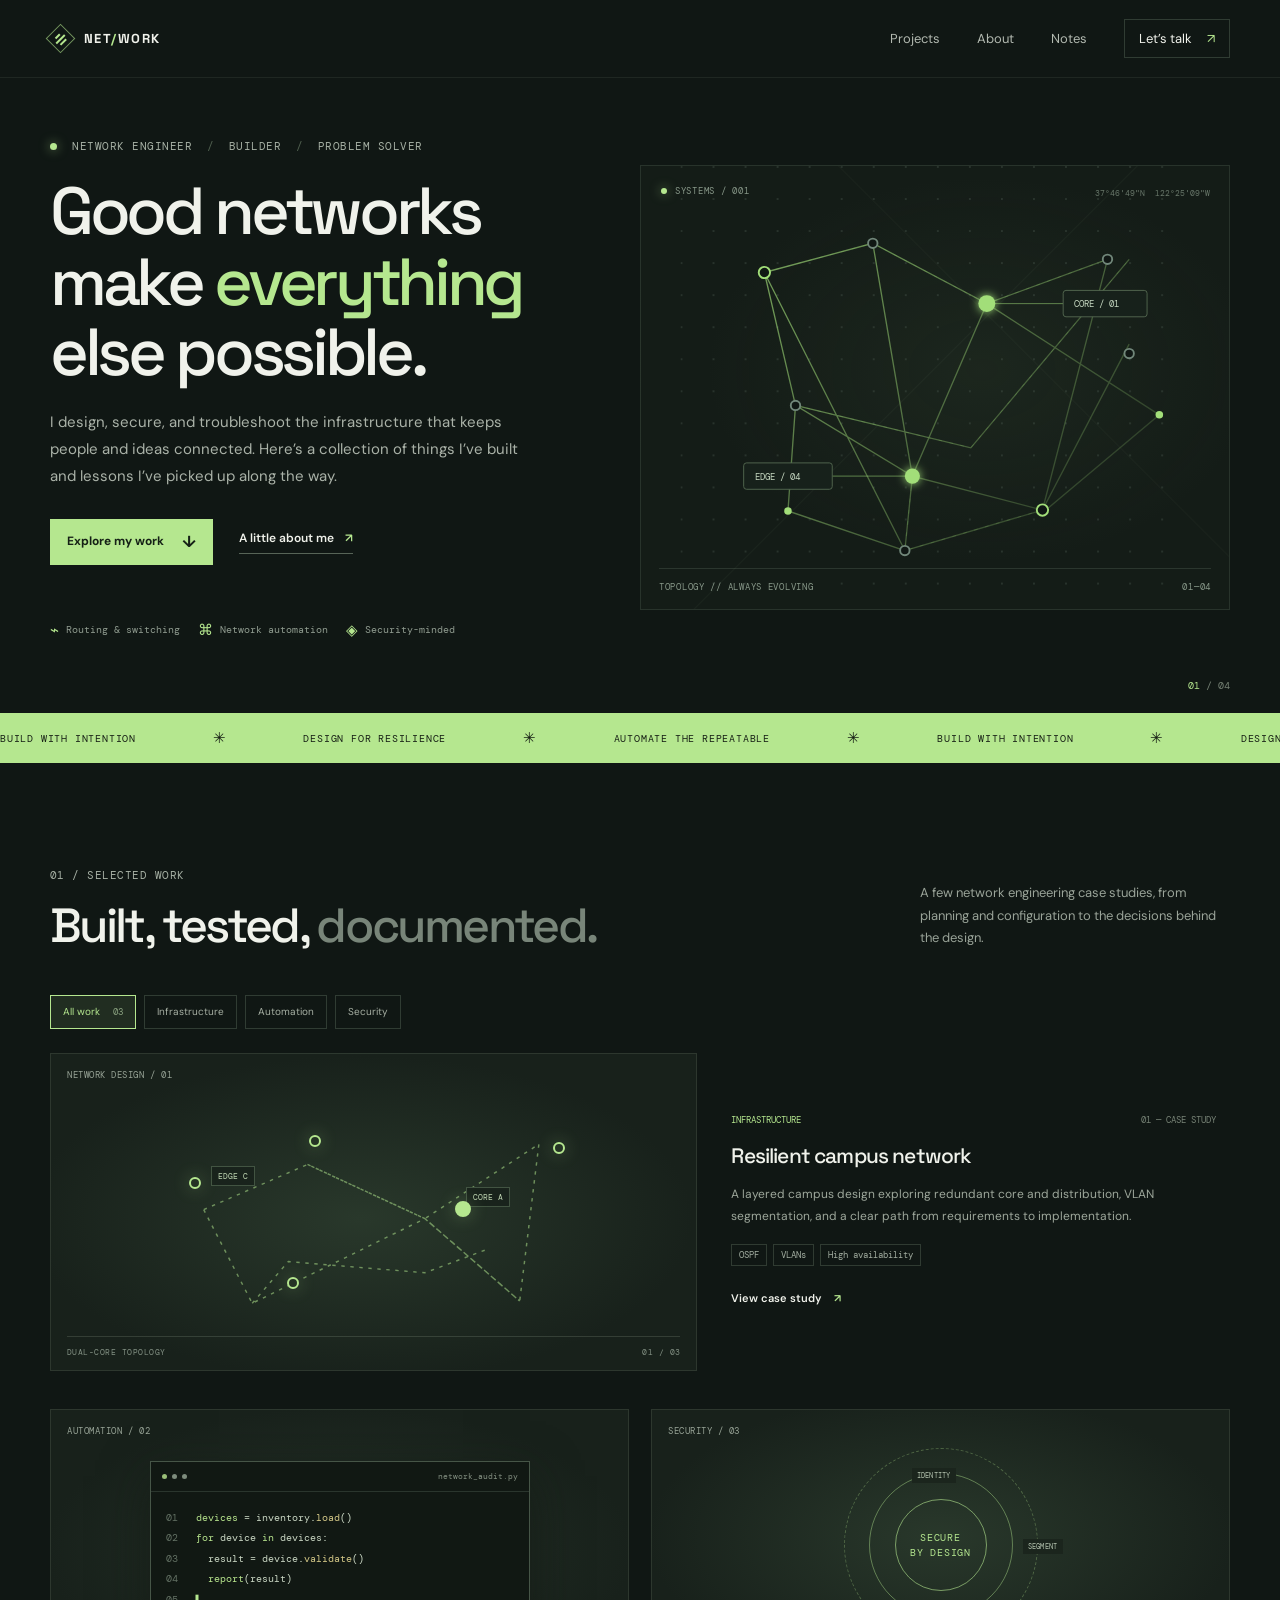
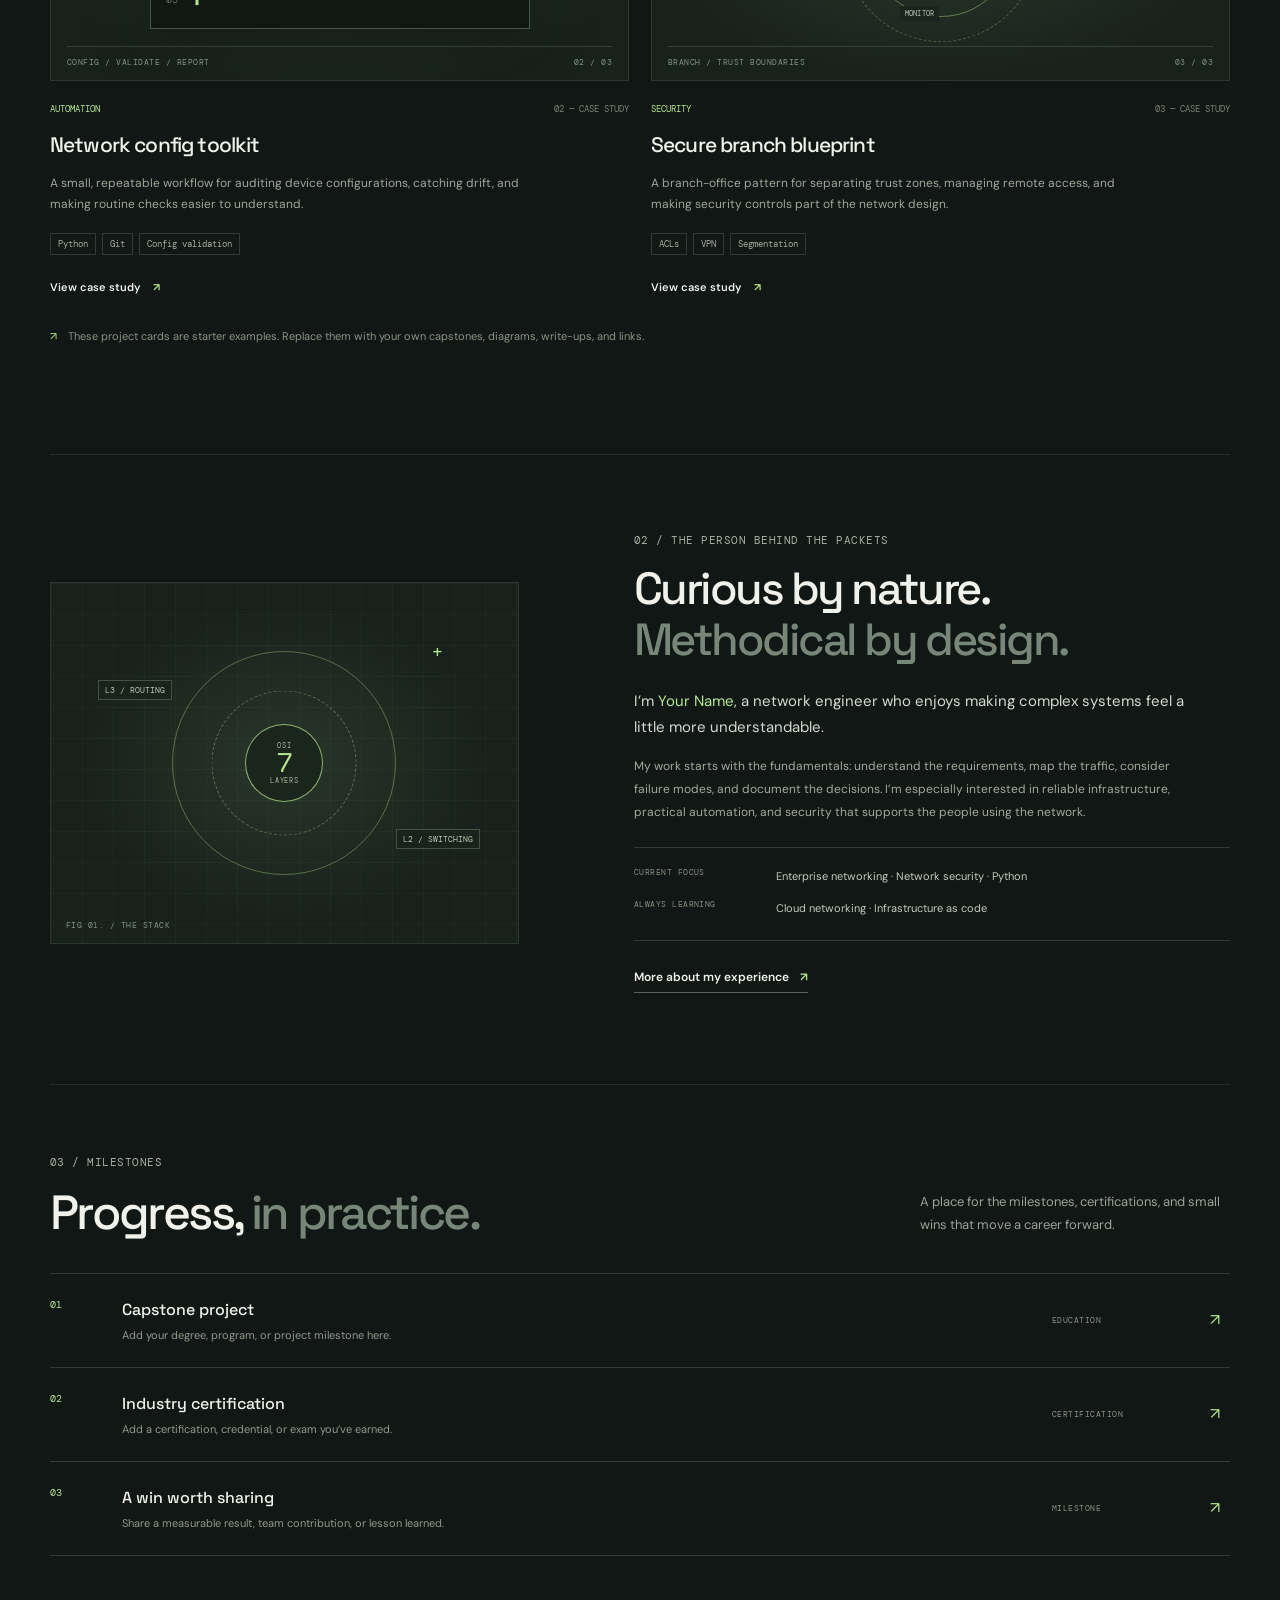
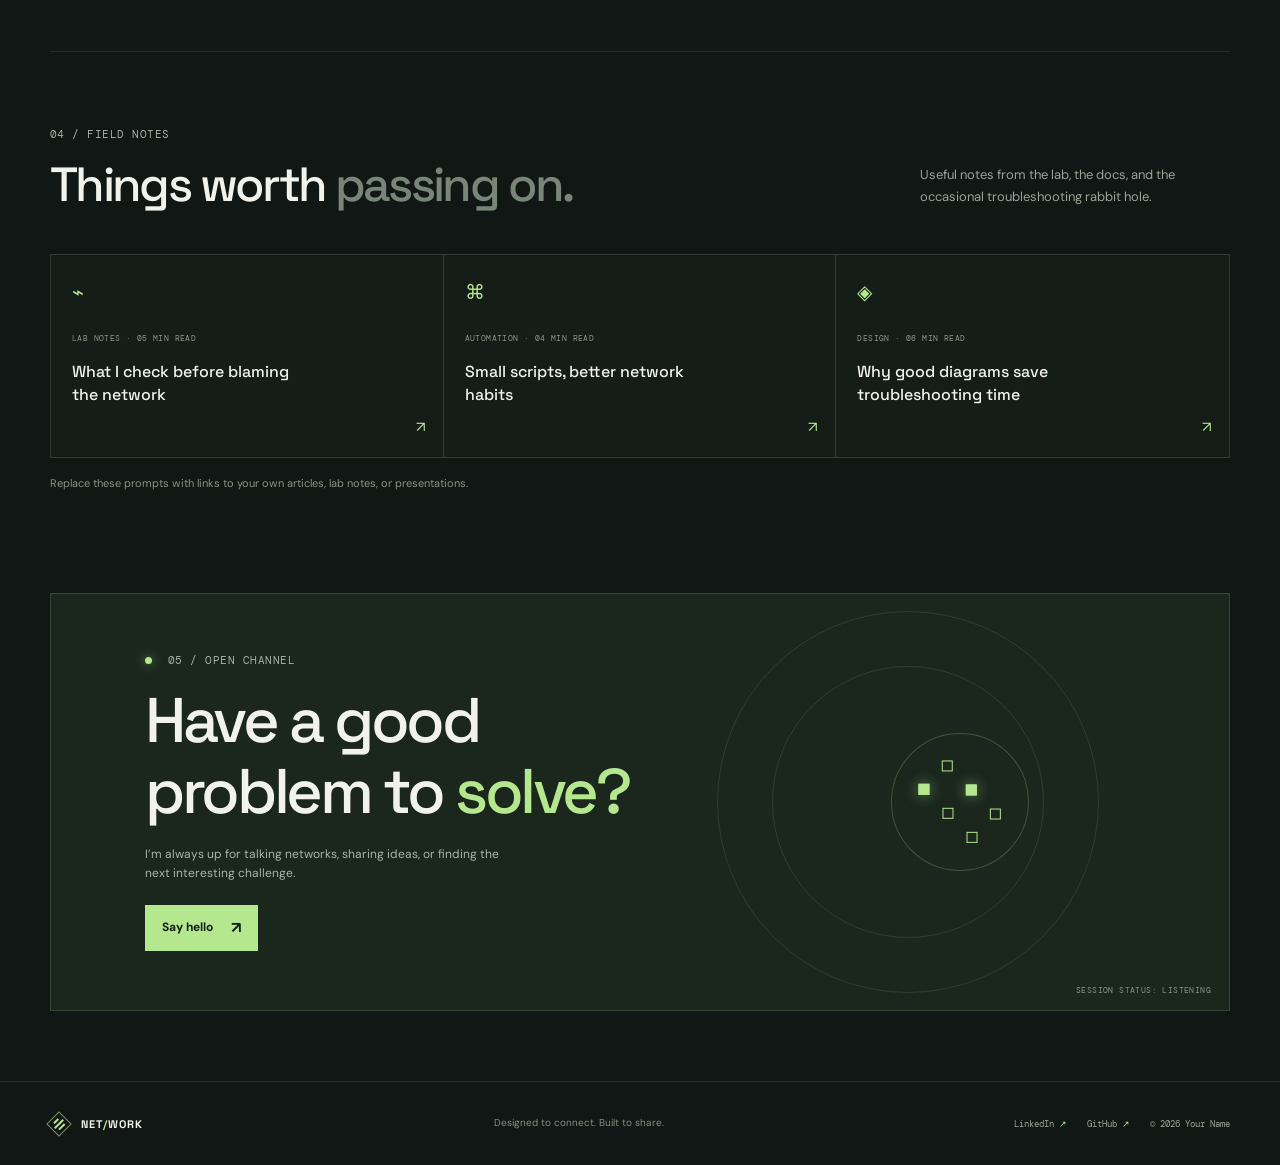
==== index.html @ 893aef0e "V0.1-init" ====
<!doctype html>
<html lang="en">
  <head>
    <meta charset="utf-8">
    <meta name="viewport" content="width=device-width, initial-scale=1">
    <meta name="theme-color" content="#101714">
    <meta name="description" content="Network engineering projects, technical achievements, and ideas worth sharing.">
    <title>Network Engineer — Portfolio</title>
    <link rel="preconnect" href="https://fonts.googleapis.com">
    <link rel="preconnect" href="https://fonts.gstatic.com" crossorigin>
    <link href="https://fonts.googleapis.com/css2?family=DM+Mono:wght@400;500&family=DM+Sans:wght@400;500;600;700&family=Space+Grotesk:wght@400;500;600;700&display=swap" rel="stylesheet">
    <link rel="stylesheet" href="styles.css">
    <script src="script.js" defer></script>
  </head>
  <body>
    <a class="skip-link" href="#main">Skip to content</a>
    <header class="site-header">
      <a class="brand" href="#home" aria-label="Network Engineer, home">
        <span class="brand-mark" aria-hidden="true"><span></span><span></span><span></span></span>
        <span>NET<span class="brand-accent">/</span>WORK</span>
      </a>
      <button class="menu-toggle" type="button" aria-expanded="false" aria-controls="site-nav">
        <span class="sr-only">Toggle navigation</span>
        <span></span><span></span>
      </button>
      <nav class="site-nav" id="site-nav" aria-label="Main navigation">
        <a href="#projects">Projects</a>
        <a href="#about">About</a>
        <a href="#journal">Notes</a>
        <a class="nav-contact" href="#contact">Let’s talk <span aria-hidden="true">↗</span></a>
      </nav>
    </header>

    <main id="main">
      <section class="hero section-wrap" id="home">
        <div class="hero-copy">
          <p class="eyebrow"><span class="status-dot"></span> Network engineer <span class="eyebrow-divider">/</span> Builder <span class="eyebrow-divider">/</span> Problem solver</p>
          <h1>Good networks<br>make <span class="headline-accent">everything</span><br>else possible.</h1>
          <p class="hero-description">I design, secure, and troubleshoot the infrastructure that keeps people and ideas connected. Here’s a collection of things I’ve built and lessons I’ve picked up along the way.</p>
          <div class="hero-actions">
            <a class="button button-primary" href="#projects">Explore my work <span aria-hidden="true">↓</span></a>
            <a class="text-link" href="#about">A little about me <span aria-hidden="true">↗</span></a>
          </div>
          <div class="hero-meta">
            <span><span class="meta-symbol">⌁</span> Routing &amp; switching</span>
            <span><span class="meta-symbol">⌘</span> Network automation</span>
            <span><span class="meta-symbol">◈</span> Security-minded</span>
          </div>
        </div>
        <div class="network-art" aria-label="Abstract illustration of interconnected network nodes" role="img">
          <div class="art-label art-label-top"><span class="status-dot"></span> SYSTEMS / 001</div>
          <svg class="topology" viewBox="0 0 540 470" fill="none" aria-hidden="true">
            <defs>
              <pattern id="grid" width="34" height="34" patternUnits="userSpaceOnUse">
                <circle cx="1" cy="1" r="1" fill="#45534B" opacity=".55"/>
              </pattern>
              <linearGradient id="link" x1="69" y1="74" x2="474" y2="399" gradientUnits="userSpaceOnUse">
                <stop stop-color="#A2DE79" stop-opacity=".7"/>
                <stop offset="1" stop-color="#A2DE79" stop-opacity=".12"/>
              </linearGradient>
              <filter id="glow" x="-100%" y="-100%" width="300%" height="300%">
                <feGaussianBlur stdDeviation="5" result="blur"/>
                <feMerge><feMergeNode in="blur"/><feMergeNode in="SourceGraphic"/></feMerge>
              </filter>
            </defs>
            <rect width="540" height="470" fill="url(#grid)"/>
            <path d="M89 113 204 82l121 64 128-47M89 113l33 141 124 75 79-183M204 82l42 247 138 36 69-266M122 254l186 45 168-200M246 329l-8 79 146-43 92-176M89 113l149 295 146-43M325 146l183 118-124 104M122 254l-8 112 124 42" stroke="url(#link)" stroke-width="1.4"/>
            <path d="m89 113 115-31 121 64 128-47M122 254l186 45 168-200M246 329l-8 79 146-43" stroke="#A2DE79" stroke-opacity=".17" stroke-dasharray="4 8"/>
            <circle cx="89" cy="113" r="6" fill="#101714" stroke="#A2DE79" stroke-width="2"/>
            <circle cx="204" cy="82" r="5" fill="#101714" stroke="#71877A" stroke-width="2"/>
            <circle cx="325" cy="146" r="9" fill="#A2DE79" filter="url(#glow)"/>
            <circle cx="453" cy="99" r="5" fill="#101714" stroke="#71877A" stroke-width="2"/>
            <circle cx="122" cy="254" r="5" fill="#101714" stroke="#71877A" stroke-width="2"/>
            <circle cx="246" cy="329" r="8" fill="#A2DE79" filter="url(#glow)"/>
            <circle cx="384" cy="365" r="6" fill="#101714" stroke="#A2DE79" stroke-width="2"/>
            <circle cx="476" cy="199" r="5" fill="#101714" stroke="#71877A" stroke-width="2"/>
            <circle cx="114" cy="366" r="4" fill="#A2DE79"/>
            <circle cx="508" cy="264" r="4" fill="#A2DE79"/>
            <circle cx="238" cy="408" r="5" fill="#101714" stroke="#71877A" stroke-width="2"/>
            <path d="M325 146h81" stroke="#A2DE79" stroke-opacity=".55"/>
            <rect x="406" y="132" width="89" height="28" rx="3" fill="#17211B" stroke="#52664F"/>
            <text x="417" y="150" fill="#C6D8C1" font-size="10" font-family="DM Mono, monospace">CORE / 01</text>
            <path d="M246 329h-85" stroke="#A2DE79" stroke-opacity=".55"/>
            <rect x="67" y="315" width="94" height="28" rx="3" fill="#17211B" stroke="#52664F"/>
            <text x="79" y="333" fill="#C6D8C1" font-size="10" font-family="DM Mono, monospace">EDGE / 04</text>
          </svg>
          <div class="art-label art-label-bottom"><span>TOPOLOGY // ALWAYS EVOLVING</span><span>01—04</span></div>
          <div class="art-coordinate">37°46'49"N&nbsp; 122°25'09"W</div>
        </div>
        <div class="hero-index"><span>01</span> / 04</div>
      </section>

      <section class="signal-strip" aria-label="Areas of focus">
        <div class="signal-track">
          <span>BUILD WITH INTENTION</span><i>✳</i><span>DESIGN FOR RESILIENCE</span><i>✳</i><span>AUTOMATE THE REPEATABLE</span><i>✳</i><span>BUILD WITH INTENTION</span><i>✳</i><span>DESIGN FOR RESILIENCE</span><i>✳</i><span>AUTOMATE THE REPEATABLE</span><i>✳</i>
        </div>
      </section>

      <section class="projects section-wrap" id="projects">
        <div class="section-heading">
          <div>
            <p class="eyebrow">01 / Selected work</p>
            <h2>Built, tested, <span class="muted-heading">documented.</span></h2>
          </div>
          <p class="section-intro">A few network engineering case studies, from planning and configuration to the decisions behind the design.</p>
        </div>
        <div class="project-filters" role="group" aria-label="Filter projects">
          <button class="filter-button is-active" type="button" data-filter="all" aria-pressed="true">All work <span>03</span></button>
          <button class="filter-button" type="button" data-filter="design" aria-pressed="false">Infrastructure</button>
          <button class="filter-button" type="button" data-filter="automation" aria-pressed="false">Automation</button>
          <button class="filter-button" type="button" data-filter="security" aria-pressed="false">Security</button>
        </div>
        <div class="project-grid">
          <article class="project-card project-featured" data-category="design">
            <a class="project-visual visual-campus" href="#contact" aria-label="Discuss the resilient campus network design">
              <span class="visual-kicker">NETWORK DESIGN / 01</span>
              <span class="campus-map" aria-hidden="true">
                <i class="map-node node-a"></i><i class="map-node node-b"></i><i class="map-node node-c"></i><i class="map-node node-d"></i><i class="map-node node-e"></i>
                <svg viewBox="0 0 460 210" aria-hidden="true"><path d="M79 98 171 58l104 48 101-66M79 98l43 83 153-75 84 73 17-139M171 58l104 48 84 73M122 181l32-37 121 10 53-20"/></svg>
                <span class="map-label label-core">CORE A</span><span class="map-label label-edge">EDGE C</span>
              </span>
              <span class="visual-caption"><span>DUAL-CORE TOPOLOGY</span><span>01 / 03</span></span>
            </a>
            <div class="project-content">
              <div class="project-meta"><span>Infrastructure</span><span>01 — Case study</span></div>
              <h3>Resilient campus network</h3>
              <p>A layered campus design exploring redundant core and distribution, VLAN segmentation, and a clear path from requirements to implementation.</p>
              <div class="tag-list"><span>OSPF</span><span>VLANs</span><span>High availability</span></div>
              <a class="project-link" href="#contact">View case study <span aria-hidden="true">↗</span></a>
            </div>
          </article>

          <article class="project-card" data-category="automation">
            <a class="project-visual visual-automation" href="#contact" aria-label="Discuss the network configuration toolkit">
              <span class="visual-kicker">AUTOMATION / 02</span>
              <span class="terminal-window" aria-hidden="true">
                <span class="terminal-bar"><i></i><i></i><i></i><span>network_audit.py</span></span>
                <span class="terminal-code"><span class="code-muted">01</span> <b>devices</b> = inventory.<em>load</em>()<br><span class="code-muted">02</span> <b>for</b> device <b>in</b> devices:<br><span class="code-muted">03</span> &nbsp;&nbsp;result = device.<em>validate</em>()<br><span class="code-muted">04</span> &nbsp;&nbsp;<b>report</b>(result)<br><span class="code-muted">05</span> <span class="terminal-cursor">▌</span></span>
              </span>
              <span class="visual-caption"><span>CONFIG / VALIDATE / REPORT</span><span>02 / 03</span></span>
            </a>
            <div class="project-content">
              <div class="project-meta"><span>Automation</span><span>02 — Case study</span></div>
              <h3>Network config toolkit</h3>
              <p>A small, repeatable workflow for auditing device configurations, catching drift, and making routine checks easier to understand.</p>
              <div class="tag-list"><span>Python</span><span>Git</span><span>Config validation</span></div>
              <a class="project-link" href="#contact">View case study <span aria-hidden="true">↗</span></a>
            </div>
          </article>

          <article class="project-card" data-category="security">
            <a class="project-visual visual-security" href="#contact" aria-label="Discuss the secure branch network design">
              <span class="visual-kicker">SECURITY / 03</span>
              <span class="security-diagram" aria-hidden="true">
                <span class="security-ring ring-outer"></span><span class="security-ring ring-middle"></span><span class="security-ring ring-inner"></span>
                <span class="security-core">SECURE<br>BY DESIGN</span>
                <span class="security-point point-one">IDENTITY</span><span class="security-point point-two">SEGMENT</span><span class="security-point point-three">MONITOR</span>
              </span>
              <span class="visual-caption"><span>BRANCH / TRUST BOUNDARIES</span><span>03 / 03</span></span>
            </a>
            <div class="project-content">
              <div class="project-meta"><span>Security</span><span>03 — Case study</span></div>
              <h3>Secure branch blueprint</h3>
              <p>A branch-office pattern for separating trust zones, managing remote access, and making security controls part of the network design.</p>
              <div class="tag-list"><span>ACLs</span><span>VPN</span><span>Segmentation</span></div>
              <a class="project-link" href="#contact">View case study <span aria-hidden="true">↗</span></a>
            </div>
          </article>
        </div>
        <p class="projects-note"><span class="note-mark">↗</span> These project cards are starter examples. Replace them with your own capstones, diagrams, write-ups, and links.</p>
      </section>

      <section class="about section-wrap" id="about">
        <div class="about-graphic" aria-hidden="true">
          <div class="graphic-grid"></div>
          <div class="graphic-orbit orbit-one"></div><div class="graphic-orbit orbit-two"></div>
          <div class="graphic-cross">+</div>
          <div class="graphic-center"><span>OSI</span><strong>7</strong><small>LAYERS</small></div>
          <span class="graphic-label graphic-label-a">L3 / ROUTING</span>
          <span class="graphic-label graphic-label-b">L2 / SWITCHING</span>
          <span class="graphic-coord">FIG 01. / THE STACK</span>
        </div>
        <div class="about-copy">
          <p class="eyebrow">02 / The person behind the packets</p>
          <h2>Curious by nature.<br><span class="muted-heading">Methodical by design.</span></h2>
          <p class="about-lead">I’m <span class="inline-placeholder">Your Name</span>, a network engineer who enjoys making complex systems feel a little more understandable.</p>
          <p>My work starts with the fundamentals: understand the requirements, map the traffic, consider failure modes, and document the decisions. I’m especially interested in reliable infrastructure, practical automation, and security that supports the people using the network.</p>
          <div class="about-details">
            <div><span class="detail-label">CURRENT FOCUS</span><span>Enterprise networking · Network security · Python</span></div>
            <div><span class="detail-label">ALWAYS LEARNING</span><span>Cloud networking · Infrastructure as code</span></div>
          </div>
          <a class="text-link" href="#contact">More about my experience <span aria-hidden="true">↗</span></a>
        </div>
      </section>

      <section class="achievements section-wrap">
        <div class="section-heading achievements-heading">
          <div><p class="eyebrow">03 / Milestones</p><h2>Progress, <span class="muted-heading">in practice.</span></h2></div>
          <p class="section-intro">A place for the milestones, certifications, and small wins that move a career forward.</p>
        </div>
        <div class="achievement-list">
          <article class="achievement-item">
            <span class="achievement-number">01</span><div><h3>Capstone project</h3><p>Add your degree, program, or project milestone here.</p></div><span class="achievement-type">EDUCATION</span><span class="achievement-arrow" aria-hidden="true">↗</span>
          </article>
          <article class="achievement-item">
            <span class="achievement-number">02</span><div><h3>Industry certification</h3><p>Add a certification, credential, or exam you’ve earned.</p></div><span class="achievement-type">CERTIFICATION</span><span class="achievement-arrow" aria-hidden="true">↗</span>
          </article>
          <article class="achievement-item">
            <span class="achievement-number">03</span><div><h3>A win worth sharing</h3><p>Share a measurable result, team contribution, or lesson learned.</p></div><span class="achievement-type">MILESTONE</span><span class="achievement-arrow" aria-hidden="true">↗</span>
          </article>
        </div>
      </section>

      <section class="journal section-wrap" id="journal">
        <div class="section-heading">
          <div><p class="eyebrow">04 / Field notes</p><h2>Things worth <span class="muted-heading">passing on.</span></h2></div>
          <p class="section-intro">Useful notes from the lab, the docs, and the occasional troubleshooting rabbit hole.</p>
        </div>
        <div class="journal-grid">
          <a class="journal-card" href="#contact"><span class="journal-icon">⌁</span><span class="journal-category">LAB NOTES · 05 MIN READ</span><h3>What I check before blaming the network</h3><span class="journal-arrow" aria-hidden="true">↗</span></a>
          <a class="journal-card" href="#contact"><span class="journal-icon">⌘</span><span class="journal-category">AUTOMATION · 04 MIN READ</span><h3>Small scripts, better network habits</h3><span class="journal-arrow" aria-hidden="true">↗</span></a>
          <a class="journal-card" href="#contact"><span class="journal-icon">◈</span><span class="journal-category">DESIGN · 06 MIN READ</span><h3>Why good diagrams save troubleshooting time</h3><span class="journal-arrow" aria-hidden="true">↗</span></a>
        </div>
        <p class="journal-note">Replace these prompts with links to your own articles, lab notes, or presentations.</p>
      </section>

      <section class="contact section-wrap" id="contact">
        <div class="contact-inner">
          <p class="eyebrow"><span class="status-dot"></span> 05 / Open channel</p>
          <h2>Have a good<br>problem to <span class="headline-accent">solve?</span></h2>
          <p>I’m always up for talking networks, sharing ideas, or finding the next interesting challenge.</p>
          <a class="button button-primary contact-button" href="mailto:hello@example.com">Say hello <span aria-hidden="true">↗</span></a>
          <div class="contact-decoration" aria-hidden="true"><span></span><span></span><span></span><span></span><span></span><span></span></div>
          <span class="contact-code">SESSION STATUS: LISTENING</span>
        </div>
      </section>
    </main>

    <footer class="site-footer">
      <a class="brand footer-brand" href="#home"><span class="brand-mark" aria-hidden="true"><span></span><span></span><span></span></span><span>NET<span class="brand-accent">/</span>WORK</span></a>
      <span class="footer-credit">Designed to connect. Built to share.</span>
      <div class="footer-links"><a href="https://www.linkedin.com/" target="_blank" rel="noreferrer">LinkedIn <span aria-hidden="true">↗</span></a><a href="https://github.com/" target="_blank" rel="noreferrer">GitHub <span aria-hidden="true">↗</span></a><span>© <span id="year"></span> Your Name</span></div>
    </footer>
  </body>
</html>
---- styles.css ----
:root {
  color-scheme: dark;
  --bg: #101714;
  --bg-soft: #151d18;
  --panel: #19221c;
  --panel-light: #202b23;
  --text: #f0f2eb;
  --muted: #9ba69a;
  --line: #303c33;
  --accent: #b5e78f;
  --accent-dark: #91c76a;
  --mono: "DM Mono", monospace;
  --sans: "DM Sans", sans-serif;
  --display: "Space Grotesk", sans-serif;
}

* { box-sizing: border-box; }
html { scroll-behavior: smooth; scroll-padding-top: 90px; }
body { margin: 0; background: var(--bg); color: var(--text); font-family: var(--sans); font-size: 15px; line-height: 1.65; -webkit-font-smoothing: antialiased; }
a { color: inherit; text-decoration: none; }
button { font: inherit; }
::selection { background: var(--accent); color: var(--bg); }
.sr-only { position: absolute; width: 1px; height: 1px; padding: 0; margin: -1px; overflow: hidden; clip: rect(0,0,0,0); white-space: nowrap; border: 0; }
.skip-link { position: fixed; z-index: 100; top: 10px; left: 10px; padding: 10px 15px; background: var(--accent); color: var(--bg); transform: translateY(-150%); }
.skip-link:focus { transform: translateY(0); }
.section-wrap { width: min(1180px, calc(100% - 96px)); margin-inline: auto; }

.site-header { height: 78px; padding: 0 max(48px, calc((100vw - 1180px) / 2)); display: flex; align-items: center; justify-content: space-between; border-bottom: 1px solid rgba(177, 197, 174, .09); position: relative; z-index: 10; }
.brand { display: inline-flex; align-items: center; gap: 11px; font: 700 13px var(--display); letter-spacing: .11em; }
.brand-mark { width: 21px; height: 21px; display: inline-flex; align-items: center; justify-content: center; gap: 2px; border: 1px solid rgba(181, 231, 143, .6); transform: rotate(45deg); }
.brand-mark span { width: 2px; background: var(--accent); display: block; }
.brand-mark span:nth-child(1) { height: 6px; }.brand-mark span:nth-child(2) { height: 12px; }.brand-mark span:nth-child(3) { height: 8px; }
.brand-mark + span { margin-left: 2px; }
.brand-accent { color: var(--accent); }
.site-nav { display: flex; align-items: center; gap: 37px; color: #b2b9b0; font-size: 13px; }
.site-nav a { transition: color .2s ease; }
.site-nav a:hover, .footer-links a:hover { color: var(--accent); }
.site-nav .nav-contact { padding: 8px 14px; border: 1px solid var(--line); color: var(--text); }
.nav-contact span { padding-left: 12px; color: var(--accent); }
.menu-toggle { display: none; }

.hero { min-height: 635px; display: grid; grid-template-columns: 1fr 1fr; align-items: center; position: relative; padding-top: 44px; padding-bottom: 60px; }
.hero-copy { position: relative; z-index: 1; padding-top: 4px; }
.eyebrow { margin: 0 0 23px; color: #a6b0a4; font: 11px var(--mono); letter-spacing: .045em; text-transform: uppercase; }
.status-dot { width: 7px; height: 7px; display: inline-block; margin-right: 8px; border-radius: 50%; background: var(--accent); box-shadow: 0 0 11px rgba(181, 231, 143, .6); }
.eyebrow-divider { padding-inline: 7px; color: #50604f; }
h1, h2, h3, p { margin-top: 0; }
h1, h2, h3 { font-family: var(--display); }
h1 { margin-bottom: 21px; font-size: clamp(48px, 5.2vw, 72px); line-height: 1.06; letter-spacing: -.065em; font-weight: 500; }
.headline-accent { color: var(--accent); }
.hero-description { max-width: 475px; margin-bottom: 29px; color: #aab2a8; font-size: 15px; line-height: 1.8; }
.hero-actions { display: flex; align-items: center; gap: 26px; }
.button { min-height: 46px; display: inline-flex; justify-content: center; align-items: center; gap: 18px; padding: 0 17px; font-size: 12px; font-weight: 700; transition: background .2s ease, transform .2s ease; }
.button:hover { transform: translateY(-2px); }
.button-primary { background: var(--accent); color: #152016; }
.button-primary:hover { background: #c8f2a4; }
.button span { font-size: 16px; }
.text-link { display: inline-flex; gap: 11px; align-items: center; padding-bottom: 4px; border-bottom: 1px solid #576457; font-size: 12px; font-weight: 600; }
.text-link span { color: var(--accent); }
.hero-meta { display: flex; flex-wrap: wrap; gap: 18px; margin-top: 55px; color: #909c90; font: 10px var(--mono); }
.hero-meta > span { display: inline-flex; align-items: center; gap: 7px; }
.meta-symbol { color: var(--accent); font-size: 15px; }
.network-art { width: 100%; height: 445px; position: relative; overflow: hidden; border: 1px solid rgba(156, 178, 154, .15); background: radial-gradient(ellipse at 58% 46%, rgba(68, 89, 63, .17), transparent 57%), #141c17; }
.network-art::before { position: absolute; inset: 0; content: ""; background: linear-gradient(135deg, transparent 48%, rgba(168, 198, 148, .045) 48.1%, transparent 48.3%), linear-gradient(45deg, transparent 62%, rgba(168, 198, 148, .035) 62.1%, transparent 62.3%); pointer-events: none; }
.topology { position: absolute; width: 100%; height: 100%; inset: 0; }
.art-label { position: absolute; z-index: 1; display: flex; align-items: center; justify-content: space-between; color: #889889; font: 9px var(--mono); letter-spacing: .08em; }
.art-label-top { top: 19px; left: 20px; }
.art-label-top .status-dot { width: 6px; height: 6px; margin-right: 8px; }
.art-label-bottom { right: 18px; bottom: 16px; left: 18px; padding-top: 12px; border-top: 1px solid rgba(177, 197, 174, .15); }
.art-coordinate { position: absolute; top: 22px; right: 19px; color: #68776a; font: 8px var(--mono); }
.hero-index { position: absolute; right: 0; bottom: 21px; color: #758174; font: 10px var(--mono); }
.hero-index span { color: var(--accent); }

.signal-strip { overflow: hidden; height: 50px; display: flex; align-items: center; background: var(--accent); color: #172015; }
.signal-track { min-width: max-content; display: flex; align-items: center; justify-content: space-around; gap: clamp(35px, 6vw, 88px); width: 100%; white-space: nowrap; font: 10px var(--mono); letter-spacing: .08em; }
.signal-track i { font-style: normal; font-size: 15px; }

.projects { padding-top: 105px; padding-bottom: 109px; }
.section-heading { display: flex; align-items: end; justify-content: space-between; gap: 45px; margin-bottom: 42px; }
.section-heading .eyebrow, .about-copy .eyebrow { margin-bottom: 17px; }
h2 { margin-bottom: 0; font-size: clamp(34px, 4vw, 48px); font-weight: 500; letter-spacing: -.055em; line-height: 1.13; }
.muted-heading { color: #788579; }
.section-intro { width: 310px; margin: 0 0 3px; color: #99a398; font-size: 13px; line-height: 1.75; }
.project-filters { display: flex; gap: 8px; margin-bottom: 24px; }
.filter-button { min-height: 34px; padding: 0 12px; border: 1px solid var(--line); background: transparent; color: #a7b0a4; cursor: pointer; font-size: 10px; transition: .2s ease; }
.filter-button:hover { border-color: #73836e; color: var(--text); }
.filter-button.is-active { border-color: var(--accent); background: rgba(181, 231, 143, .1); color: var(--accent); }
.filter-button span { padding-left: 10px; color: #8ba380; font: 9px var(--mono); }
.project-grid { display: grid; grid-template-columns: repeat(2, minmax(0, 1fr)); gap: 38px 22px; }
.project-card { min-width: 0; }
.project-card[hidden] { display: none; }
.project-featured { grid-column: 1 / -1; display: grid; grid-template-columns: 1.13fr .87fr; align-items: center; gap: 34px; }
.project-visual { height: 272px; display: block; position: relative; overflow: hidden; border: 1px solid rgba(172, 192, 166, .14); background: #18211b; transition: border-color .2s ease; }
.project-featured .project-visual { height: 318px; }
.project-visual:hover { border-color: rgba(181, 231, 143, .55); }
.visual-kicker, .visual-caption { position: absolute; z-index: 2; left: 16px; right: 16px; display: flex; justify-content: space-between; color: #97a396; font: 9px var(--mono); letter-spacing: .06em; }
.visual-kicker { top: 15px; }
.visual-caption { bottom: 13px; padding-top: 10px; border-top: 1px solid rgba(175, 193, 170, .18); color: #839184; font-size: 8px; }
.visual-campus { background: radial-gradient(ellipse at 48% 52%, #29382b, #18211b 70%); }
.campus-map { position: absolute; inset: 45px 8% 34px; }
.campus-map svg { position: absolute; width: 100%; height: 100%; }
.campus-map path { stroke: #a5d785; stroke-opacity: .58; stroke-width: 1.3; fill: none; stroke-dasharray: 3 5; }
.map-node { position: absolute; z-index: 1; width: 12px; height: 12px; border: 2px solid var(--accent); border-radius: 50%; background: #253325; box-shadow: 0 0 17px rgba(181, 231, 143, .32); }
.node-a { left: 16%; top: 33%; }.node-b { left: 38%; top: 15%; }.node-c { left: 65%; top: 43%; width: 16px; height: 16px; background: var(--accent); }.node-d { left: 83%; top: 18%; }.node-e { left: 34%; top: 75%; }
.map-label { position: absolute; padding: 4px 6px; border: 1px solid #425442; background: #19231c; color: #c0d7b3; font: 8px var(--mono); }
.label-core { left: 67%; top: 37%; }.label-edge { left: 20%; top: 28%; }
.project-content { padding: 22px 0 0; }
.project-featured .project-content { padding: 10px 14px 10px 0; }
.project-meta { display: flex; justify-content: space-between; gap: 12px; color: var(--accent); font: 9px var(--mono); text-transform: uppercase; }
.project-meta span + span { color: #778376; }
.project-content h3 { margin: 13px 0 10px; font-size: 21px; letter-spacing: -.04em; font-weight: 500; }
.project-content p { max-width: 490px; margin-bottom: 17px; color: #9da79b; font-size: 12px; line-height: 1.8; }
.tag-list { display: flex; flex-wrap: wrap; gap: 6px; margin-bottom: 19px; }
.tag-list span { padding: 4px 7px; border: 1px solid #303b32; color: #a2ada0; font: 9px var(--mono); }
.project-link { display: inline-flex; gap: 12px; align-items: center; color: var(--text); font-size: 11px; font-weight: 600; }
.project-link span { color: var(--accent); transition: transform .2s ease; }
.project-link:hover span { transform: translate(2px, -2px); }
.visual-automation { display: grid; place-items: center; background: radial-gradient(ellipse at 50% 52%, #263329, #18211b 72%); }
.terminal-window { width: min(77%, 380px); overflow: hidden; border: 1px solid #465547; background: #111813; box-shadow: 0 15px 45px #1015108c; }
.terminal-bar { height: 30px; display: flex; align-items: center; gap: 5px; padding: 0 11px; border-bottom: 1px solid #2a352d; color: #859183; font: 8px var(--mono); }
.terminal-bar i { width: 5px; height: 5px; border-radius: 50%; background: #7d8b7c; }.terminal-bar i:first-child { background: #9abf78; }.terminal-bar span { margin-left: auto; }
.terminal-code { display: block; padding: 16px 15px 18px; color: #cad7c4; font: 10px/2.05 var(--mono); }
.terminal-code b { color: #b7e48d; font-weight: 400; }.terminal-code em { color: #d5c988; font-style: normal; }.code-muted { padding-right: 12px; color: #637164; }
.terminal-cursor { color: var(--accent); animation: blink 1.1s steps(2, start) infinite; }
.visual-security { display: grid; place-items: center; background: radial-gradient(ellipse at 50% 47%, #29382b, #18211b 72%); }
.security-diagram { width: 194px; height: 194px; position: relative; display: grid; place-items: center; }
.security-ring { position: absolute; border: 1px solid rgba(181, 231, 143, .3); border-radius: 50%; }
.ring-outer { inset: 0; border-style: dashed; animation: orbit 36s linear infinite; }.ring-middle { inset: 25px; border-color: rgba(181, 231, 143, .43); }.ring-inner { inset: 51px; border-color: rgba(181, 231, 143, .6); }
.security-core { color: var(--accent); text-align: center; font: 10px/1.5 var(--mono); letter-spacing: .08em; }
.security-point { position: absolute; padding: 3px 5px; background: #1b251d; color: #b6c5b1; font: 7px var(--mono); letter-spacing: .04em; }
.point-one { top: 20px; left: 68px; }.point-two { right: -25px; top: 91px; }.point-three { bottom: 21px; left: 56px; }
.projects-note, .journal-note { margin: 28px 0 0; color: #899486; font-size: 11px; }
.note-mark { margin-right: 8px; color: var(--accent); }

.about { display: grid; grid-template-columns: .88fr 1.12fr; gap: clamp(48px, 9vw, 126px); align-items: center; padding-top: 78px; padding-bottom: 91px; border-top: 1px solid rgba(177, 197, 174, .12); }
.about-graphic { height: 362px; overflow: hidden; position: relative; border: 1px solid rgba(156, 178, 154, .15); background: radial-gradient(ellipse at center, #29372a 0, #18211b 62%); }
.graphic-grid { position: absolute; inset: 0; opacity: .32; background-image: linear-gradient(rgba(137, 163, 132, .18) 1px, transparent 1px), linear-gradient(90deg, rgba(137, 163, 132, .18) 1px, transparent 1px); background-size: 31px 31px; }
.graphic-orbit { position: absolute; top: 50%; left: 50%; border: 1px solid rgba(181, 231, 143, .37); border-radius: 50%; transform: translate(-50%, -50%); }
.orbit-one { width: 224px; height: 224px; }.orbit-two { width: 145px; height: 145px; border-style: dashed; animation: orbit 48s linear infinite; }
.graphic-center { position: absolute; top: 50%; left: 50%; width: 78px; height: 78px; display: flex; align-items: center; justify-content: center; flex-direction: column; border: 1px solid rgba(181, 231, 143, .72); border-radius: 50%; background: #1a251c; transform: translate(-50%, -50%); }
.graphic-center span, .graphic-center small { color: #a5b49f; font: 7px var(--mono); letter-spacing: .1em; }.graphic-center strong { color: var(--accent); font: 27px/.95 var(--display); }
.graphic-cross { position: absolute; top: 16%; right: 16%; color: var(--accent); font: 18px var(--mono); }
.graphic-label { position: absolute; padding: 4px 6px; border: 1px solid #445244; background: #19231c; color: #b7c7b2; font: 8px var(--mono); }
.graphic-label-a { top: 27%; left: 10%; }.graphic-label-b { right: 8%; bottom: 26%; }
.graphic-coord { position: absolute; bottom: 13px; left: 15px; color: #849182; font: 8px var(--mono); letter-spacing: .06em; }
.about-copy h2 { margin-bottom: 22px; font-size: clamp(33px, 3.6vw, 45px); }
.about-copy > p:not(.eyebrow) { max-width: 550px; color: #a1aa9e; font-size: 12px; line-height: 1.9; }
.about-copy .about-lead { color: #d4d9d0 !important; font-size: 15px !important; line-height: 1.75 !important; }
.inline-placeholder { color: var(--accent); }
.about-details { display: grid; gap: 14px; padding-block: 19px 23px; margin: 23px 0 23px; border-top: 1px solid var(--line); border-bottom: 1px solid var(--line); }
.about-details > div { display: grid; grid-template-columns: 130px 1fr; gap: 12px; }
.detail-label { color: #859182; font: 8px var(--mono); letter-spacing: .06em; }.about-details > div > span:last-child { color: #c3cbc0; font-size: 11px; }

.achievements { padding-top: 70px; padding-bottom: 95px; border-top: 1px solid rgba(177, 197, 174, .12); }
.achievements-heading { margin-bottom: 33px; }
.achievement-list { border-top: 1px solid var(--line); }
.achievement-item { min-height: 94px; display: grid; grid-template-columns: 54px 1fr 140px 20px; gap: 18px; align-items: center; border-bottom: 1px solid var(--line); transition: padding .2s ease, background .2s ease; }
.achievement-item:hover { padding-inline: 9px; background: rgba(181, 231, 143, .035); }
.achievement-number { align-self: start; padding-top: 24px; color: var(--accent); font: 10px var(--mono); }
.achievement-item h3 { margin: 0 0 3px; font-size: 16px; font-weight: 500; }
.achievement-item p { margin: 0; color: #8e9a8d; font-size: 11px; }
.achievement-type { color: #879386; font: 8px var(--mono); letter-spacing: .06em; }.achievement-arrow { color: var(--accent); font-size: 16px; }

.journal { padding-top: 75px; padding-bottom: 101px; border-top: 1px solid rgba(177, 197, 174, .12); }
.journal-grid { display: grid; grid-template-columns: repeat(3, 1fr); border: 1px solid var(--line); }
.journal-card { min-height: 202px; padding: 21px; position: relative; border-right: 1px solid var(--line); background: var(--bg-soft); transition: background .2s ease; }
.journal-card:last-child { border-right: 0; }
.journal-card:hover { background: #1b261e; }
.journal-icon { display: block; margin-bottom: 15px; color: var(--accent); font-size: 20px; }
.journal-category { color: #8b9789; font: 8px var(--mono); letter-spacing: .05em; }
.journal-card h3 { max-width: 240px; margin: 11px 0 0; font-size: 16px; line-height: 1.45; font-weight: 500; }
.journal-arrow { position: absolute; right: 18px; bottom: 17px; color: var(--accent); }
.journal-note { margin-top: 16px; }

.contact { padding-top: 0; padding-bottom: 70px; }
.contact-inner { min-height: 380px; overflow: hidden; position: relative; padding: 59px 8%; background: #1b271d; border: 1px solid #374638; }
.contact-inner::before, .contact-inner::after { content: ""; position: absolute; width: 380px; height: 380px; right: 11%; top: 50%; border: 1px solid rgba(181, 231, 143, .12); border-radius: 50%; transform: translateY(-50%); }
.contact-inner::after { width: 270px; height: 270px; right: calc(11% + 55px); }
.contact-inner .eyebrow { position: relative; z-index: 1; margin-bottom: 18px; }
.contact h2 { position: relative; z-index: 1; font-size: clamp(44px, 5vw, 63px); }
.contact-inner > p:not(.eyebrow) { position: relative; z-index: 1; max-width: 370px; margin: 17px 0 21px; color: #aab4a6; font-size: 12px; }
.contact-button { position: relative; z-index: 1; }
.contact-decoration { position: absolute; top: 50%; right: 17%; width: 138px; height: 138px; display: grid; place-content: center; grid-template-columns: repeat(3, 12px); gap: 22px; border: 1px solid rgba(181, 231, 143, .23); border-radius: 50%; transform: translateY(-50%) rotate(45deg); }
.contact-decoration span { width: 11px; height: 11px; border: 1px solid var(--accent); transform: rotate(-45deg); }
.contact-decoration span:nth-child(2), .contact-decoration span:nth-child(4) { background: var(--accent); box-shadow: 0 0 14px rgba(181, 231, 143, .55); }
.contact-code { position: absolute; right: 18px; bottom: 15px; color: #879582; font: 8px var(--mono); letter-spacing: .05em; }
.site-footer { min-height: 84px; padding: 17px max(48px, calc((100vw - 1180px) / 2)); display: flex; align-items: center; justify-content: space-between; gap: 20px; border-top: 1px solid rgba(177, 197, 174, .12); }
.footer-brand { font-size: 11px; }
.footer-brand .brand-mark { width: 18px; height: 18px; }
.footer-credit { color: #849082; font-size: 10px; }
.footer-links { display: flex; align-items: center; gap: 20px; color: #9da79b; font: 9px var(--mono); }
.footer-links a span { color: var(--accent); }

@keyframes blink { to { visibility: hidden; } }
@keyframes orbit { to { transform: translate(-50%, -50%) rotate(360deg); } }
@media (prefers-reduced-motion: reduce) {
  *, *::before, *::after { scroll-behavior: auto !important; animation-duration: .01ms !important; animation-iteration-count: 1 !important; transition-duration: .01ms !important; }
}
@media (max-width: 900px) {
  .section-wrap { width: min(100% - 56px, 740px); }
  .site-header { padding-inline: 28px; }
  .hero { min-height: auto; grid-template-columns: 1fr; gap: 36px; padding-top: 68px; padding-bottom: 61px; }
  .hero-copy { max-width: 650px; }
  .hero-meta { margin-top: 34px; }
  .network-art { height: min(64vw, 420px); }
  .hero-index { bottom: 14px; }
  .project-featured { grid-template-columns: 1fr; gap: 4px; }
  .project-featured .project-visual { height: 300px; }
  .project-featured .project-content { padding: 21px 0 0; }
  .about { gap: 40px; }
  .about-graphic { height: 320px; }
  .site-footer { padding-inline: 28px; }
}
@media (max-width: 620px) {
  html { scroll-padding-top: 72px; }
  .section-wrap { width: calc(100% - 40px); }
  .site-header { height: 66px; padding-inline: 20px; }
  .menu-toggle { width: 38px; height: 38px; display: flex; flex-direction: column; align-items: center; justify-content: center; gap: 6px; border: 1px solid var(--line); background: transparent; color: var(--text); }
  .menu-toggle span:not(.sr-only) { width: 15px; height: 1px; background: var(--text); transition: transform .2s ease; }
  .menu-toggle[aria-expanded="true"] span:nth-last-child(2) { transform: translateY(3.5px) rotate(45deg); }
  .menu-toggle[aria-expanded="true"] span:last-child { transform: translateY(-3.5px) rotate(-45deg); }
  .site-nav { position: absolute; top: 65px; right: 0; left: 0; display: none; align-items: stretch; gap: 0; padding: 9px 20px 17px; border-bottom: 1px solid var(--line); background: #141c17; }
  .site-nav.is-open { display: flex; flex-direction: column; }
  .site-nav a { padding: 11px 0; }
  .site-nav .nav-contact { margin-top: 8px; padding: 10px 12px; }
  .hero { gap: 29px; padding-top: 57px; padding-bottom: 48px; }
  .eyebrow { font-size: 9px; }
  h1 { font-size: clamp(45px, 13vw, 63px); }
  .hero-description { font-size: 13px; }
  .hero-actions { gap: 17px; }
  .button { gap: 10px; padding-inline: 13px; font-size: 11px; }
  .text-link { font-size: 11px; }
  .hero-meta { gap: 10px 14px; margin-top: 33px; font-size: 8px; }
  .network-art { height: 340px; }
  .art-coordinate { font-size: 7px; }
  .signal-track { gap: 30px; font-size: 9px; }
  .projects { padding-top: 73px; padding-bottom: 70px; }
  .section-heading { align-items: start; flex-direction: column; gap: 15px; margin-bottom: 26px; }
  h2 { font-size: 36px; }
  .section-intro { width: auto; max-width: 390px; }
  .project-filters { flex-wrap: wrap; gap: 6px; margin-bottom: 17px; }
  .filter-button { padding-inline: 9px; font-size: 9px; }
  .project-grid { grid-template-columns: 1fr; gap: 29px; }
  .project-featured { grid-column: auto; }
  .project-visual, .project-featured .project-visual { height: 255px; }
  .project-content h3 { font-size: 19px; }
  .project-content p { font-size: 11px; }
  .projects-note { line-height: 1.7; }
  .about { grid-template-columns: 1fr; gap: 28px; padding-top: 55px; padding-bottom: 65px; }
  .about-graphic { height: 300px; }
  .about-copy h2 { font-size: 35px; }
  .about-details > div { grid-template-columns: 112px 1fr; gap: 8px; }
  .about-details > div > span:last-child { font-size: 10px; }
  .achievements { padding-top: 55px; padding-bottom: 65px; }
  .achievement-item { min-height: 100px; grid-template-columns: 31px 1fr 14px; gap: 10px; }
  .achievement-type { grid-column: 2; grid-row: 2; align-self: start; margin-top: -18px; font-size: 7px; }
  .achievement-arrow { grid-column: 3; grid-row: 1 / 3; }
  .achievement-item > div { align-self: end; padding-top: 12px; }
  .achievement-item p { font-size: 10px; }
  .achievement-number { padding-top: 19px; }
  .journal { padding-top: 57px; padding-bottom: 68px; }
  .journal-grid { grid-template-columns: 1fr; }
  .journal-card { min-height: 150px; padding: 17px; border-right: 0; border-bottom: 1px solid var(--line); }
  .journal-card:last-child { border-bottom: 0; }
  .journal-icon { margin-bottom: 7px; }
  .journal-card h3 { font-size: 15px; }
  .contact { padding-bottom: 40px; }
  .contact-inner { min-height: 362px; padding: 43px 23px; }
  .contact h2 { font-size: 49px; }
  .contact-inner > p:not(.eyebrow) { max-width: 275px; }
  .contact-inner::before { right: -185px; }.contact-inner::after { right: -130px; }
  .contact-decoration { right: 12px; width: 90px; height: 90px; gap: 12px; grid-template-columns: repeat(3, 8px); opacity: .55; }
  .contact-decoration span { width: 8px; height: 8px; }
  .site-footer { min-height: 130px; flex-wrap: wrap; justify-content: space-between; gap: 9px 18px; padding: 20px; }
  .footer-credit { order: 3; width: 100%; }
  .footer-links { gap: 13px; font-size: 8px; }
}
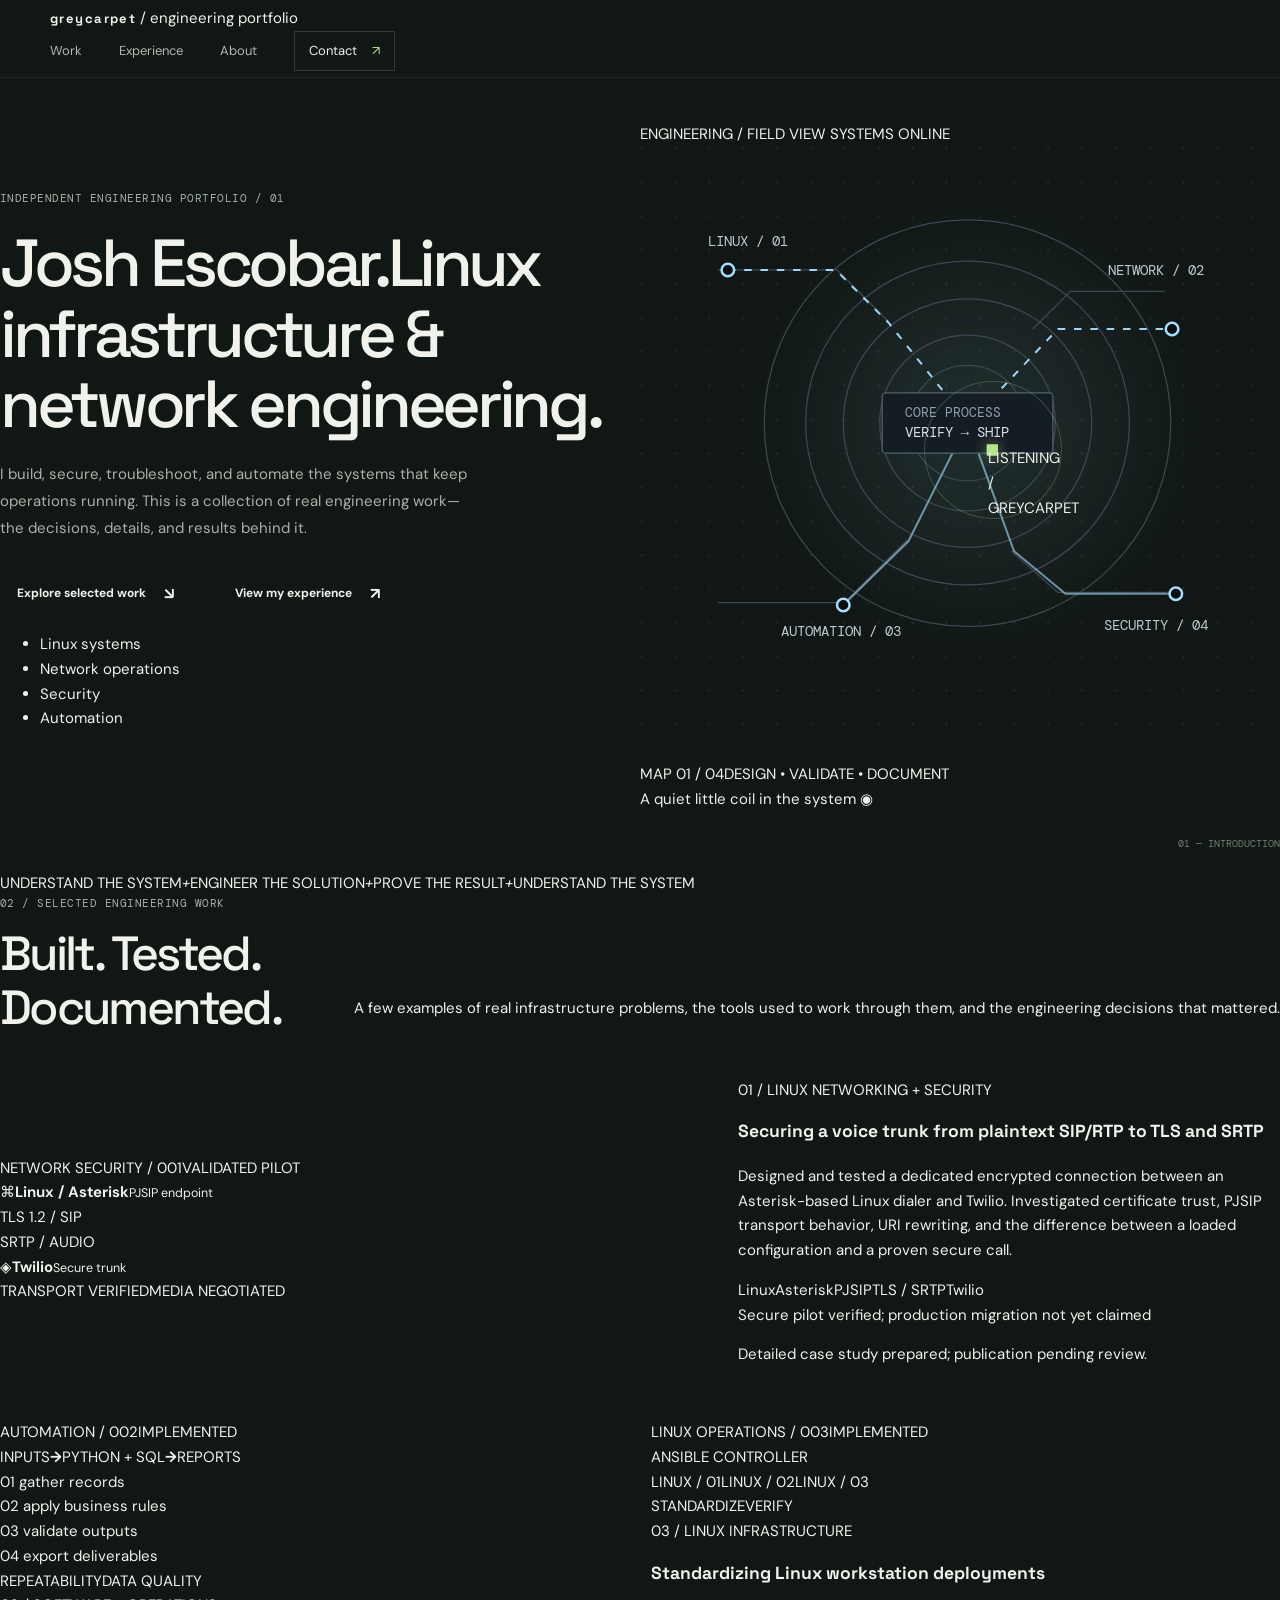
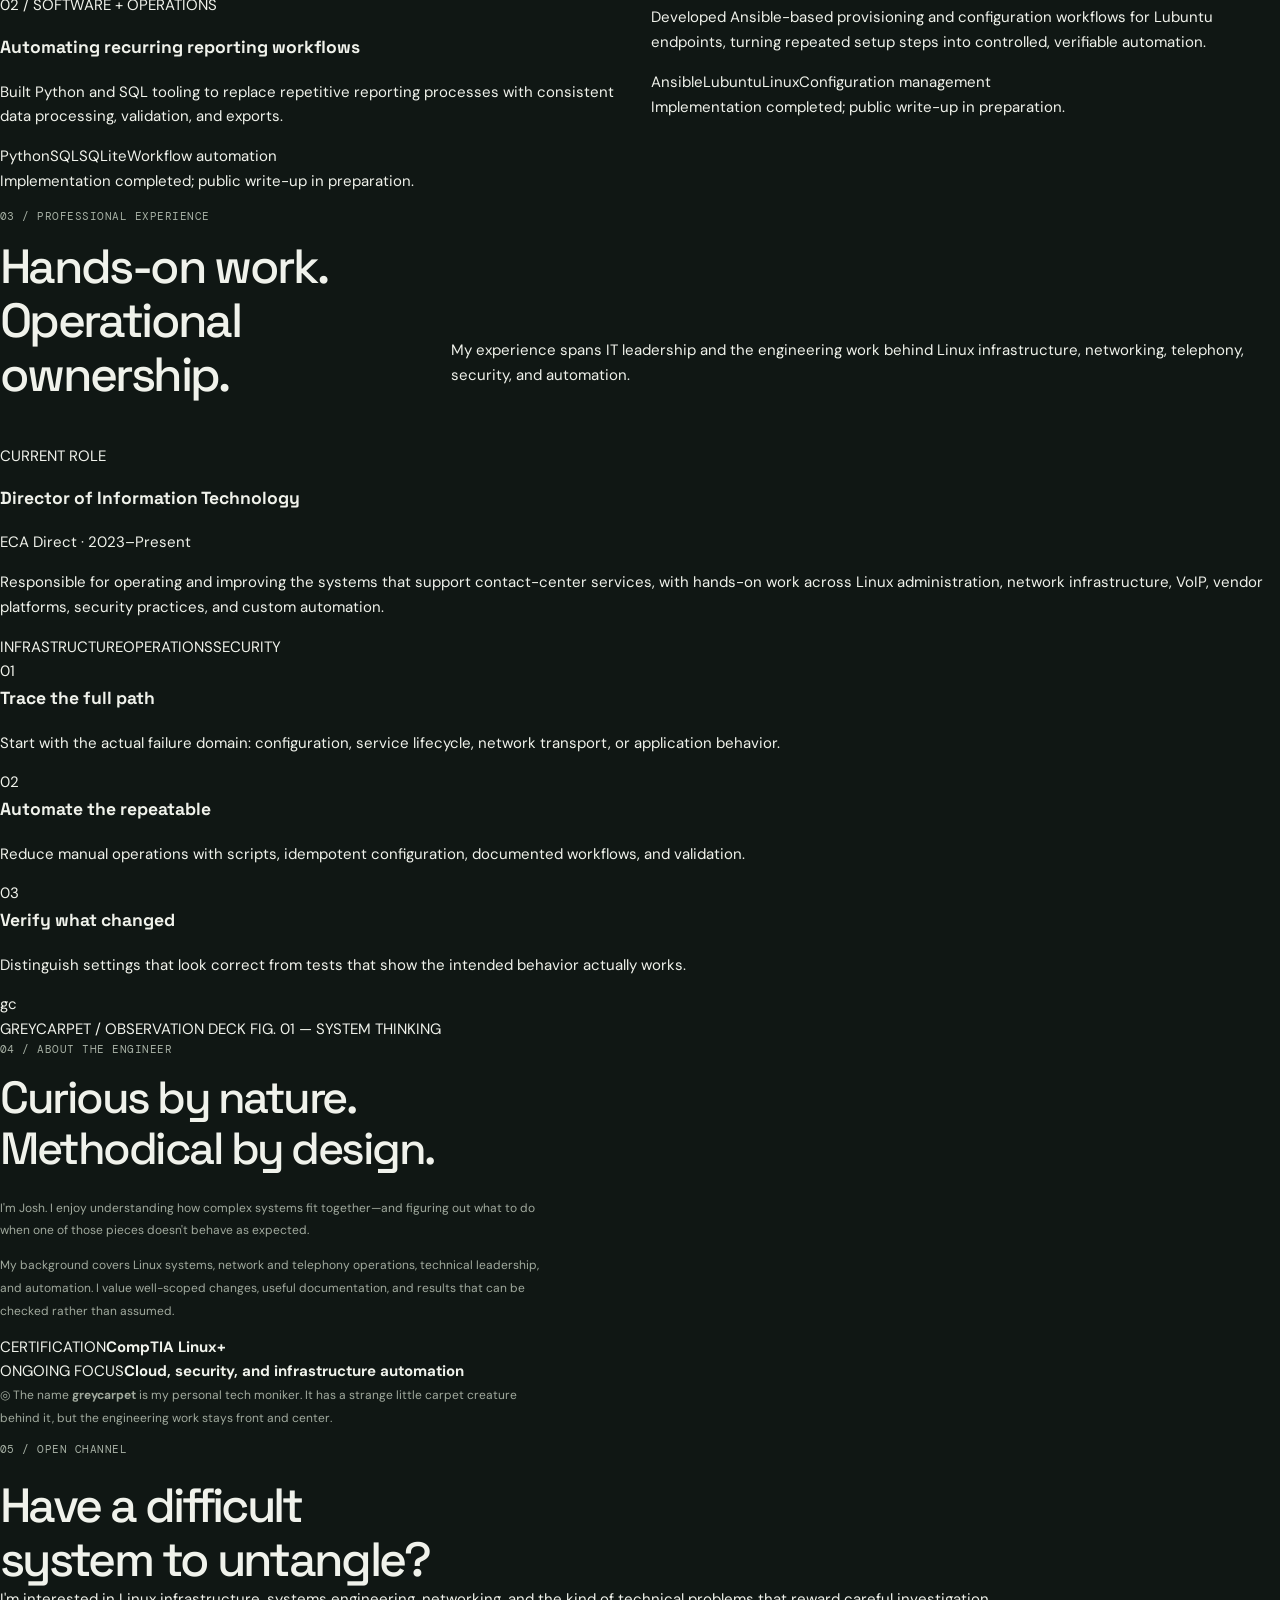
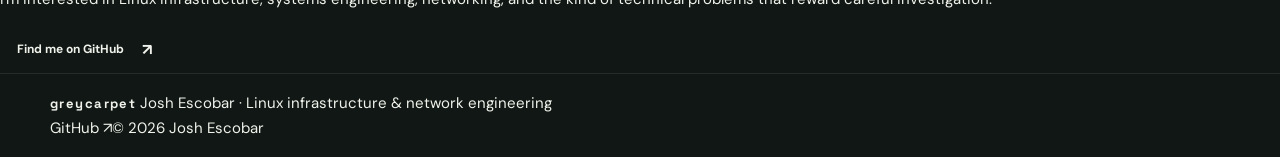
==== commit 5f55b0bc: "feat(home): replace generic template with Josh Escobar portfolio content" ====
--- a/index.html
+++ b/index.html
@@ -1,245 +1,211 @@
 <!doctype html>
 <html lang="en">
-  <head>
-    <meta charset="utf-8">
-    <meta name="viewport" content="width=device-width, initial-scale=1">
-    <meta name="theme-color" content="#101714">
-    <meta name="description" content="Network engineering projects, technical achievements, and ideas worth sharing.">
-    <title>Network Engineer — Portfolio</title>
-    <link rel="preconnect" href="https://fonts.googleapis.com">
-    <link rel="preconnect" href="https://fonts.gstatic.com" crossorigin>
-    <link href="https://fonts.googleapis.com/css2?family=DM+Mono:wght@400;500&family=DM+Sans:wght@400;500;600;700&family=Space+Grotesk:wght@400;500;600;700&display=swap" rel="stylesheet">
-    <link rel="stylesheet" href="styles.css">
-    <script src="script.js" defer></script>
-  </head>
-  <body>
-    <a class="skip-link" href="#main">Skip to content</a>
-    <header class="site-header">
-      <a class="brand" href="#home" aria-label="Network Engineer, home">
-        <span class="brand-mark" aria-hidden="true"><span></span><span></span><span></span></span>
-        <span>NET<span class="brand-accent">/</span>WORK</span>
-      </a>
-      <button class="menu-toggle" type="button" aria-expanded="false" aria-controls="site-nav">
-        <span class="sr-only">Toggle navigation</span>
+<head>
+  <meta charset="utf-8">
+  <meta name="viewport" content="width=device-width, initial-scale=1">
+  <meta name="theme-color" content="#0C0E11">
+  <meta name="description" content="Josh Escobar's engineering portfolio: Linux infrastructure, network engineering, security, automation, and technical case studies.">
+  <meta property="og:type" content="website">
+  <meta property="og:title" content="Josh Escobar | Linux Infrastructure & Network Engineering — greycarpet">
+  <meta property="og:description" content="Infrastructure engineering, security, automation, and real technical work. A portfolio by Josh Escobar.">
+  <meta property="og:url" content="https://greycarpet.github.io/">
+  <title>Josh Escobar | Linux Infrastructure & Network Engineering — greycarpet</title>
+  <link rel="preconnect" href="https://fonts.googleapis.com">
+  <link rel="preconnect" href="https://fonts.gstatic.com" crossorigin>
+  <link href="https://fonts.googleapis.com/css2?family=DM+Mono:wght@400;500&family=DM+Sans:wght@400;500;600;700&family=Space+Grotesk:wght@400;500;600;700&display=swap" rel="stylesheet">
+  <link rel="stylesheet" href="styles.css">
+  <script src="script.js" defer></script>
+</head>
+<body>
+  <a class="skip-link" href="#main">Skip to content</a>
+  <header class="site-header">
+    <div class="nav-shell">
+      <a class="brand" href="#home" aria-label="greycarpet, back to top">greycarpet</a>
+      <span class="brand-descriptor" aria-hidden="true">/ engineering portfolio</span>
+      <button class="menu-toggle" type="button" aria-label="Open navigation" aria-expanded="false" aria-controls="site-nav">
         <span></span><span></span>
       </button>
       <nav class="site-nav" id="site-nav" aria-label="Main navigation">
-        <a href="#projects">Projects</a>
+        <a href="#work">Work</a>
+        <a href="#experience">Experience</a>
         <a href="#about">About</a>
-        <a href="#journal">Notes</a>
-        <a class="nav-contact" href="#contact">Let’s talk <span aria-hidden="true">↗</span></a>
+        <a class="nav-contact" href="#contact">Contact <span aria-hidden="true">↗</span></a>
       </nav>
-    </header>
-
-    <main id="main">
-      <section class="hero section-wrap" id="home">
-        <div class="hero-copy">
-          <p class="eyebrow"><span class="status-dot"></span> Network engineer <span class="eyebrow-divider">/</span> Builder <span class="eyebrow-divider">/</span> Problem solver</p>
-          <h1>Good networks<br>make <span class="headline-accent">everything</span><br>else possible.</h1>
-          <p class="hero-description">I design, secure, and troubleshoot the infrastructure that keeps people and ideas connected. Here’s a collection of things I’ve built and lessons I’ve picked up along the way.</p>
-          <div class="hero-actions">
-            <a class="button button-primary" href="#projects">Explore my work <span aria-hidden="true">↓</span></a>
-            <a class="text-link" href="#about">A little about me <span aria-hidden="true">↗</span></a>
-          </div>
-          <div class="hero-meta">
-            <span><span class="meta-symbol">⌁</span> Routing &amp; switching</span>
-            <span><span class="meta-symbol">⌘</span> Network automation</span>
-            <span><span class="meta-symbol">◈</span> Security-minded</span>
-          </div>
-        </div>
-        <div class="network-art" aria-label="Abstract illustration of interconnected network nodes" role="img">
-          <div class="art-label art-label-top"><span class="status-dot"></span> SYSTEMS / 001</div>
-          <svg class="topology" viewBox="0 0 540 470" fill="none" aria-hidden="true">
-            <defs>
-              <pattern id="grid" width="34" height="34" patternUnits="userSpaceOnUse">
-                <circle cx="1" cy="1" r="1" fill="#45534B" opacity=".55"/>
-              </pattern>
-              <linearGradient id="link" x1="69" y1="74" x2="474" y2="399" gradientUnits="userSpaceOnUse">
-                <stop stop-color="#A2DE79" stop-opacity=".7"/>
-                <stop offset="1" stop-color="#A2DE79" stop-opacity=".12"/>
-              </linearGradient>
-              <filter id="glow" x="-100%" y="-100%" width="300%" height="300%">
-                <feGaussianBlur stdDeviation="5" result="blur"/>
-                <feMerge><feMergeNode in="blur"/><feMergeNode in="SourceGraphic"/></feMerge>
-              </filter>
-            </defs>
-            <rect width="540" height="470" fill="url(#grid)"/>
-            <path d="M89 113 204 82l121 64 128-47M89 113l33 141 124 75 79-183M204 82l42 247 138 36 69-266M122 254l186 45 168-200M246 329l-8 79 146-43 92-176M89 113l149 295 146-43M325 146l183 118-124 104M122 254l-8 112 124 42" stroke="url(#link)" stroke-width="1.4"/>
-            <path d="m89 113 115-31 121 64 128-47M122 254l186 45 168-200M246 329l-8 79 146-43" stroke="#A2DE79" stroke-opacity=".17" stroke-dasharray="4 8"/>
-            <circle cx="89" cy="113" r="6" fill="#101714" stroke="#A2DE79" stroke-width="2"/>
-            <circle cx="204" cy="82" r="5" fill="#101714" stroke="#71877A" stroke-width="2"/>
-            <circle cx="325" cy="146" r="9" fill="#A2DE79" filter="url(#glow)"/>
-            <circle cx="453" cy="99" r="5" fill="#101714" stroke="#71877A" stroke-width="2"/>
-            <circle cx="122" cy="254" r="5" fill="#101714" stroke="#71877A" stroke-width="2"/>
-            <circle cx="246" cy="329" r="8" fill="#A2DE79" filter="url(#glow)"/>
-            <circle cx="384" cy="365" r="6" fill="#101714" stroke="#A2DE79" stroke-width="2"/>
-            <circle cx="476" cy="199" r="5" fill="#101714" stroke="#71877A" stroke-width="2"/>
-            <circle cx="114" cy="366" r="4" fill="#A2DE79"/>
-            <circle cx="508" cy="264" r="4" fill="#A2DE79"/>
-            <circle cx="238" cy="408" r="5" fill="#101714" stroke="#71877A" stroke-width="2"/>
-            <path d="M325 146h81" stroke="#A2DE79" stroke-opacity=".55"/>
-            <rect x="406" y="132" width="89" height="28" rx="3" fill="#17211B" stroke="#52664F"/>
-            <text x="417" y="150" fill="#C6D8C1" font-size="10" font-family="DM Mono, monospace">CORE / 01</text>
-            <path d="M246 329h-85" stroke="#A2DE79" stroke-opacity=".55"/>
-            <rect x="67" y="315" width="94" height="28" rx="3" fill="#17211B" stroke="#52664F"/>
-            <text x="79" y="333" fill="#C6D8C1" font-size="10" font-family="DM Mono, monospace">EDGE / 04</text>
-          </svg>
-          <div class="art-label art-label-bottom"><span>TOPOLOGY // ALWAYS EVOLVING</span><span>01—04</span></div>
-          <div class="art-coordinate">37°46'49"N&nbsp; 122°25'09"W</div>
-        </div>
-        <div class="hero-index"><span>01</span> / 04</div>
-      </section>
-
-      <section class="signal-strip" aria-label="Areas of focus">
-        <div class="signal-track">
-          <span>BUILD WITH INTENTION</span><i>✳</i><span>DESIGN FOR RESILIENCE</span><i>✳</i><span>AUTOMATE THE REPEATABLE</span><i>✳</i><span>BUILD WITH INTENTION</span><i>✳</i><span>DESIGN FOR RESILIENCE</span><i>✳</i><span>AUTOMATE THE REPEATABLE</span><i>✳</i>
-        </div>
-      </section>
-
-      <section class="projects section-wrap" id="projects">
+    </div>
+  </header>
+
+  <main id="main">
+    <section class="hero wrap" id="home" aria-labelledby="hero-title">
+      <div class="hero-copy">
+        <p class="eyebrow"><span class="status-indicator" aria-hidden="true"></span> INDEPENDENT ENGINEERING PORTFOLIO <span class="subtle">/ 01</span></p>
+        <h1 id="hero-title"><span class="name">Josh Escobar<span class="name-period">.</span></span><span class="hero-role">Linux infrastructure &amp;<br>network engineering.</span></h1>
+        <p class="hero-description">I build, secure, troubleshoot, and automate the systems that keep operations running. This is a collection of real engineering work—the decisions, details, and results behind it.</p>
+        <div class="hero-actions">
+          <a class="button primary" href="#work">Explore selected work <span aria-hidden="true">↘</span></a>
+          <a class="button text-button" href="#experience">View my experience <span aria-hidden="true">↗</span></a>
+        </div>
+        <ul class="expertise" aria-label="Engineering focus areas">
+          <li>Linux systems</li><li>Network operations</li><li>Security</li><li>Automation</li>
+        </ul>
+      </div>
+      <div class="hero-art" role="img" aria-label="Abstract engineering diagram, with connected system nodes, fiber-like concentric paths, and highlighted validated route">
+        <div class="diagram-header"><span>ENGINEERING / FIELD VIEW</span><span class="diagram-live"><i aria-hidden="true"></i> SYSTEMS ONLINE</span></div>
+        <svg viewBox="0 0 510 484" aria-hidden="true" focusable="false">
+          <defs>
+            <pattern id="dots" width="27" height="27" patternUnits="userSpaceOnUse"><circle cx="1.2" cy="1.2" r=".8" fill="#7C8895" opacity=".21"/></pattern>
+            <radialGradient id="halo"><stop stop-color="#A5DFFF" stop-opacity=".12"/><stop offset="1" stop-color="#A5DFFF" stop-opacity="0"/></radialGradient>
+          </defs>
+          <rect x="0" y="0" width="510" height="484" fill="url(#dots)"/>
+          <circle cx="268" cy="222" r="184" fill="url(#halo)"/>
+          <g fill="none" stroke="#3C4854" stroke-width="1">
+            <circle cx="261" cy="220" r="46"/><circle cx="261" cy="220" r="70"/><circle cx="261" cy="220" r="99"/><circle cx="261" cy="220" r="129"/><circle cx="261" cy="220" r="162"/>
+            <path d="M62 98h95l42 42M418 115h-75l-30 30M62 363h101l50-50M420 355h-87l-37-33"/>
+          </g>
+          <g fill="none" stroke="#A5DFFF" stroke-width="1.6">
+            <path d="M70 98h86l42 42 64 80 71-75h91" stroke-dasharray="6 7" opacity=".95"/>
+            <path d="M162 365l52-51 47-94 37 102 41 34h88" opacity=".6"/>
+          </g>
+          <g fill="#0C0E11" stroke="#A5DFFF" stroke-width="2">
+            <circle cx="70" cy="98" r="5"/><circle cx="424" cy="145" r="5"/><circle cx="162" cy="365" r="5"/><circle cx="427" cy="356" r="5"/>
+          </g>
+          <circle cx="261" cy="220" r="9" fill="#A5DFFF"/>
+          <circle cx="261" cy="220" r="18" fill="none" stroke="#A5DFFF" stroke-opacity=".5"/>
+          <g font-family="DM Mono, monospace" font-size="11" fill="#BFCAD4">
+            <text x="54" y="79">LINUX / 01</text><text x="373" y="102">NETWORK / 02</text>
+            <text x="112" y="390">AUTOMATION / 03</text><text x="370" y="385">SECURITY / 04</text>
+          </g>
+          <rect x="193" y="196" width="136" height="48" rx="3" fill="#151D24" stroke="#52616D"/>
+          <text x="211" y="215" font-family="DM Mono, monospace" font-size="10" fill="#8FA0AD">CORE PROCESS</text>
+          <text x="211" y="231" font-family="DM Mono, monospace" font-size="11" fill="#D9E2E8">VERIFY → SHIP</text>
+        </svg>
+        <div class="diagram-footer"><span>MAP 01 / 04</span><span>DESIGN • VALIDATE • DOCUMENT</span></div>
+        <div class="hero-corner-note" aria-hidden="true">A quiet little coil in the system <span>◉</span></div>
+      </div>
+      <span class="hero-index" aria-hidden="true">01 — INTRODUCTION</span>
+    </section>
+
+    <div class="ticker" aria-hidden="true"><span>UNDERSTAND THE SYSTEM</span><i>+</i><span>ENGINEER THE SOLUTION</span><i>+</i><span>PROVE THE RESULT</span><i>+</i><span>UNDERSTAND THE SYSTEM</span></div>
+
+    <section class="section wrap" id="work" aria-labelledby="work-title">
+      <div class="section-heading">
+        <div><p class="eyebrow">02 / SELECTED ENGINEERING WORK</p><h2 id="work-title">Built. Tested.<br><span class="muted">Documented.</span></h2></div>
+        <p class="section-lead">A few examples of real infrastructure problems, the tools used to work through them, and the engineering decisions that mattered.</p>
+      </div>
+
+      <div class="project-grid">
+        <article class="project-card project-featured">
+          <div class="project-art trunk-art" aria-label="Diagram of a Linux Asterisk/PJSIP server connected to Twilio using secure TLS signaling and SRTP audio" role="img">
+            <div class="art-topline"><span>NETWORK SECURITY / 001</span><span>VALIDATED PILOT</span></div>
+            <div class="trunk-diagram">
+              <div class="endpoint"><span class="node-icon" aria-hidden="true">⌘</span><strong>Linux / Asterisk</strong><small>PJSIP endpoint</small></div>
+              <div class="encrypted-link"><span>TLS 1.2 / SIP</span><div class="link-line" aria-hidden="true"><i></i><i></i><i></i></div><span>SRTP / AUDIO</span></div>
+              <div class="endpoint"><span class="node-icon" aria-hidden="true">◈</span><strong>Twilio</strong><small>Secure trunk</small></div>
+            </div>
+            <div class="art-bottomline"><span>TRANSPORT VERIFIED</span><span>MEDIA NEGOTIATED</span></div>
+          </div>
+          <div class="project-copy">
+            <p class="project-kind">01 / LINUX NETWORKING + SECURITY</p>
+            <h3>Securing a voice trunk from plaintext SIP/RTP to TLS and SRTP</h3>
+            <p>Designed and tested a dedicated encrypted connection between an Asterisk-based Linux dialer and Twilio. Investigated certificate trust, PJSIP transport behavior, URI rewriting, and the difference between a loaded configuration and a proven secure call.</p>
+            <div class="project-tags"><span>Linux</span><span>Asterisk</span><span>PJSIP</span><span>TLS / SRTP</span><span>Twilio</span></div>
+            <p class="project-status"><span class="status-indicator" aria-hidden="true"></span> Secure pilot verified; production migration not yet claimed</p>
+            <p class="project-availability">Detailed case study prepared; publication pending review.</p>
+          </div>
+        </article>
+
+        <article class="project-card">
+          <div class="project-art automation-art" role="img" aria-label="Stylized representation of a repeatable Python and SQL reporting pipeline">
+            <div class="art-topline"><span>AUTOMATION / 002</span><span>IMPLEMENTED</span></div>
+            <div class="automation-pipeline"><span>INPUTS</span><b>→</b><span>PYTHON + SQL</span><b>→</b><span>REPORTS</span></div>
+            <div class="automation-terminal" aria-hidden="true"><span>01</span> gather records<br><span>02</span> apply business rules<br><span>03</span> validate outputs<br><span>04</span> export deliverables</div>
+            <div class="art-bottomline"><span>REPEATABILITY</span><span>DATA QUALITY</span></div>
+          </div>
+          <div class="project-copy">
+            <p class="project-kind">02 / SOFTWARE + OPERATIONS</p>
+            <h3>Automating recurring reporting workflows</h3>
+            <p>Built Python and SQL tooling to replace repetitive reporting processes with consistent data processing, validation, and exports.</p>
+            <div class="project-tags"><span>Python</span><span>SQL</span><span>SQLite</span><span>Workflow automation</span></div>
+            <p class="project-availability">Implementation completed; public write-up in preparation.</p>
+          </div>
+        </article>
+
+        <article class="project-card">
+          <div class="project-art fleet-art" role="img" aria-label="Diagram showing an Ansible controller applying configuration consistently across Linux endpoints">
+            <div class="art-topline"><span>LINUX OPERATIONS / 003</span><span>IMPLEMENTED</span></div>
+            <div class="fleet-head">ANSIBLE CONTROLLER</div>
+            <div class="fleet-lines" aria-hidden="true"><span></span><span></span><span></span></div>
+            <div class="fleet-nodes" aria-hidden="true"><span>LINUX / 01</span><span>LINUX / 02</span><span>LINUX / 03</span></div>
+            <div class="art-bottomline"><span>STANDARDIZE</span><span>VERIFY</span></div>
+          </div>
+          <div class="project-copy">
+            <p class="project-kind">03 / LINUX INFRASTRUCTURE</p>
+            <h3>Standardizing Linux workstation deployments</h3>
+            <p>Developed Ansible-based provisioning and configuration workflows for Lubuntu endpoints, turning repeated setup steps into controlled, verifiable automation.</p>
+            <div class="project-tags"><span>Ansible</span><span>Lubuntu</span><span>Linux</span><span>Configuration management</span></div>
+            <p class="project-availability">Implementation completed; public write-up in preparation.</p>
+          </div>
+        </article>
+      </div>
+    </section>
+
+    <section class="section experience-section" id="experience" aria-labelledby="experience-title">
+      <div class="wrap">
         <div class="section-heading">
-          <div>
-            <p class="eyebrow">01 / Selected work</p>
-            <h2>Built, tested, <span class="muted-heading">documented.</span></h2>
-          </div>
-          <p class="section-intro">A few network engineering case studies, from planning and configuration to the decisions behind the design.</p>
-        </div>
-        <div class="project-filters" role="group" aria-label="Filter projects">
-          <button class="filter-button is-active" type="button" data-filter="all" aria-pressed="true">All work <span>03</span></button>
-          <button class="filter-button" type="button" data-filter="design" aria-pressed="false">Infrastructure</button>
-          <button class="filter-button" type="button" data-filter="automation" aria-pressed="false">Automation</button>
-          <button class="filter-button" type="button" data-filter="security" aria-pressed="false">Security</button>
-        </div>
-        <div class="project-grid">
-          <article class="project-card project-featured" data-category="design">
-            <a class="project-visual visual-campus" href="#contact" aria-label="Discuss the resilient campus network design">
-              <span class="visual-kicker">NETWORK DESIGN / 01</span>
-              <span class="campus-map" aria-hidden="true">
-                <i class="map-node node-a"></i><i class="map-node node-b"></i><i class="map-node node-c"></i><i class="map-node node-d"></i><i class="map-node node-e"></i>
-                <svg viewBox="0 0 460 210" aria-hidden="true"><path d="M79 98 171 58l104 48 101-66M79 98l43 83 153-75 84 73 17-139M171 58l104 48 84 73M122 181l32-37 121 10 53-20"/></svg>
-                <span class="map-label label-core">CORE A</span><span class="map-label label-edge">EDGE C</span>
-              </span>
-              <span class="visual-caption"><span>DUAL-CORE TOPOLOGY</span><span>01 / 03</span></span>
-            </a>
-            <div class="project-content">
-              <div class="project-meta"><span>Infrastructure</span><span>01 — Case study</span></div>
-              <h3>Resilient campus network</h3>
-              <p>A layered campus design exploring redundant core and distribution, VLAN segmentation, and a clear path from requirements to implementation.</p>
-              <div class="tag-list"><span>OSPF</span><span>VLANs</span><span>High availability</span></div>
-              <a class="project-link" href="#contact">View case study <span aria-hidden="true">↗</span></a>
-            </div>
-          </article>
-
-          <article class="project-card" data-category="automation">
-            <a class="project-visual visual-automation" href="#contact" aria-label="Discuss the network configuration toolkit">
-              <span class="visual-kicker">AUTOMATION / 02</span>
-              <span class="terminal-window" aria-hidden="true">
-                <span class="terminal-bar"><i></i><i></i><i></i><span>network_audit.py</span></span>
-                <span class="terminal-code"><span class="code-muted">01</span> <b>devices</b> = inventory.<em>load</em>()<br><span class="code-muted">02</span> <b>for</b> device <b>in</b> devices:<br><span class="code-muted">03</span> &nbsp;&nbsp;result = device.<em>validate</em>()<br><span class="code-muted">04</span> &nbsp;&nbsp;<b>report</b>(result)<br><span class="code-muted">05</span> <span class="terminal-cursor">▌</span></span>
-              </span>
-              <span class="visual-caption"><span>CONFIG / VALIDATE / REPORT</span><span>02 / 03</span></span>
-            </a>
-            <div class="project-content">
-              <div class="project-meta"><span>Automation</span><span>02 — Case study</span></div>
-              <h3>Network config toolkit</h3>
-              <p>A small, repeatable workflow for auditing device configurations, catching drift, and making routine checks easier to understand.</p>
-              <div class="tag-list"><span>Python</span><span>Git</span><span>Config validation</span></div>
-              <a class="project-link" href="#contact">View case study <span aria-hidden="true">↗</span></a>
-            </div>
-          </article>
-
-          <article class="project-card" data-category="security">
-            <a class="project-visual visual-security" href="#contact" aria-label="Discuss the secure branch network design">
-              <span class="visual-kicker">SECURITY / 03</span>
-              <span class="security-diagram" aria-hidden="true">
-                <span class="security-ring ring-outer"></span><span class="security-ring ring-middle"></span><span class="security-ring ring-inner"></span>
-                <span class="security-core">SECURE<br>BY DESIGN</span>
-                <span class="security-point point-one">IDENTITY</span><span class="security-point point-two">SEGMENT</span><span class="security-point point-three">MONITOR</span>
-              </span>
-              <span class="visual-caption"><span>BRANCH / TRUST BOUNDARIES</span><span>03 / 03</span></span>
-            </a>
-            <div class="project-content">
-              <div class="project-meta"><span>Security</span><span>03 — Case study</span></div>
-              <h3>Secure branch blueprint</h3>
-              <p>A branch-office pattern for separating trust zones, managing remote access, and making security controls part of the network design.</p>
-              <div class="tag-list"><span>ACLs</span><span>VPN</span><span>Segmentation</span></div>
-              <a class="project-link" href="#contact">View case study <span aria-hidden="true">↗</span></a>
-            </div>
-          </article>
-        </div>
-        <p class="projects-note"><span class="note-mark">↗</span> These project cards are starter examples. Replace them with your own capstones, diagrams, write-ups, and links.</p>
-      </section>
-
-      <section class="about section-wrap" id="about">
-        <div class="about-graphic" aria-hidden="true">
-          <div class="graphic-grid"></div>
-          <div class="graphic-orbit orbit-one"></div><div class="graphic-orbit orbit-two"></div>
-          <div class="graphic-cross">+</div>
-          <div class="graphic-center"><span>OSI</span><strong>7</strong><small>LAYERS</small></div>
-          <span class="graphic-label graphic-label-a">L3 / ROUTING</span>
-          <span class="graphic-label graphic-label-b">L2 / SWITCHING</span>
-          <span class="graphic-coord">FIG 01. / THE STACK</span>
-        </div>
-        <div class="about-copy">
-          <p class="eyebrow">02 / The person behind the packets</p>
-          <h2>Curious by nature.<br><span class="muted-heading">Methodical by design.</span></h2>
-          <p class="about-lead">I’m <span class="inline-placeholder">Your Name</span>, a network engineer who enjoys making complex systems feel a little more understandable.</p>
-          <p>My work starts with the fundamentals: understand the requirements, map the traffic, consider failure modes, and document the decisions. I’m especially interested in reliable infrastructure, practical automation, and security that supports the people using the network.</p>
-          <div class="about-details">
-            <div><span class="detail-label">CURRENT FOCUS</span><span>Enterprise networking · Network security · Python</span></div>
-            <div><span class="detail-label">ALWAYS LEARNING</span><span>Cloud networking · Infrastructure as code</span></div>
-          </div>
-          <a class="text-link" href="#contact">More about my experience <span aria-hidden="true">↗</span></a>
-        </div>
-      </section>
-
-      <section class="achievements section-wrap">
-        <div class="section-heading achievements-heading">
-          <div><p class="eyebrow">03 / Milestones</p><h2>Progress, <span class="muted-heading">in practice.</span></h2></div>
-          <p class="section-intro">A place for the milestones, certifications, and small wins that move a career forward.</p>
-        </div>
-        <div class="achievement-list">
-          <article class="achievement-item">
-            <span class="achievement-number">01</span><div><h3>Capstone project</h3><p>Add your degree, program, or project milestone here.</p></div><span class="achievement-type">EDUCATION</span><span class="achievement-arrow" aria-hidden="true">↗</span>
-          </article>
-          <article class="achievement-item">
-            <span class="achievement-number">02</span><div><h3>Industry certification</h3><p>Add a certification, credential, or exam you’ve earned.</p></div><span class="achievement-type">CERTIFICATION</span><span class="achievement-arrow" aria-hidden="true">↗</span>
-          </article>
-          <article class="achievement-item">
-            <span class="achievement-number">03</span><div><h3>A win worth sharing</h3><p>Share a measurable result, team contribution, or lesson learned.</p></div><span class="achievement-type">MILESTONE</span><span class="achievement-arrow" aria-hidden="true">↗</span>
-          </article>
-        </div>
-      </section>
-
-      <section class="journal section-wrap" id="journal">
-        <div class="section-heading">
-          <div><p class="eyebrow">04 / Field notes</p><h2>Things worth <span class="muted-heading">passing on.</span></h2></div>
-          <p class="section-intro">Useful notes from the lab, the docs, and the occasional troubleshooting rabbit hole.</p>
-        </div>
-        <div class="journal-grid">
-          <a class="journal-card" href="#contact"><span class="journal-icon">⌁</span><span class="journal-category">LAB NOTES · 05 MIN READ</span><h3>What I check before blaming the network</h3><span class="journal-arrow" aria-hidden="true">↗</span></a>
-          <a class="journal-card" href="#contact"><span class="journal-icon">⌘</span><span class="journal-category">AUTOMATION · 04 MIN READ</span><h3>Small scripts, better network habits</h3><span class="journal-arrow" aria-hidden="true">↗</span></a>
-          <a class="journal-card" href="#contact"><span class="journal-icon">◈</span><span class="journal-category">DESIGN · 06 MIN READ</span><h3>Why good diagrams save troubleshooting time</h3><span class="journal-arrow" aria-hidden="true">↗</span></a>
-        </div>
-        <p class="journal-note">Replace these prompts with links to your own articles, lab notes, or presentations.</p>
-      </section>
-
-      <section class="contact section-wrap" id="contact">
-        <div class="contact-inner">
-          <p class="eyebrow"><span class="status-dot"></span> 05 / Open channel</p>
-          <h2>Have a good<br>problem to <span class="headline-accent">solve?</span></h2>
-          <p>I’m always up for talking networks, sharing ideas, or finding the next interesting challenge.</p>
-          <a class="button button-primary contact-button" href="mailto:hello@example.com">Say hello <span aria-hidden="true">↗</span></a>
-          <div class="contact-decoration" aria-hidden="true"><span></span><span></span><span></span><span></span><span></span><span></span></div>
-          <span class="contact-code">SESSION STATUS: LISTENING</span>
-        </div>
-      </section>
-    </main>
-
-    <footer class="site-footer">
-      <a class="brand footer-brand" href="#home"><span class="brand-mark" aria-hidden="true"><span></span><span></span><span></span></span><span>NET<span class="brand-accent">/</span>WORK</span></a>
-      <span class="footer-credit">Designed to connect. Built to share.</span>
-      <div class="footer-links"><a href="https://www.linkedin.com/" target="_blank" rel="noreferrer">LinkedIn <span aria-hidden="true">↗</span></a><a href="https://github.com/" target="_blank" rel="noreferrer">GitHub <span aria-hidden="true">↗</span></a><span>© <span id="year"></span> Your Name</span></div>
-    </footer>
-  </body>
+          <div><p class="eyebrow">03 / PROFESSIONAL EXPERIENCE</p><h2 id="experience-title">Hands-on work.<br><span class="muted">Operational ownership.</span></h2></div>
+          <p class="section-lead">My experience spans IT leadership and the engineering work behind Linux infrastructure, networking, telephony, security, and automation.</p>
+        </div>
+        <div class="experience-layout">
+          <div class="experience-card">
+            <p class="overline">CURRENT ROLE</p>
+            <h3>Director of Information Technology</h3>
+            <p class="experience-company">ECA Direct <span>·</span> 2023–Present</p>
+            <p>Responsible for operating and improving the systems that support contact-center services, with hands-on work across Linux administration, network infrastructure, VoIP, vendor platforms, security practices, and custom automation.</p>
+            <div class="experience-foot"><span>INFRASTRUCTURE</span><span>OPERATIONS</span><span>SECURITY</span></div>
+          </div>
+          <div class="practice-list">
+            <div><span class="practice-number">01</span><h3>Trace the full path</h3><p>Start with the actual failure domain: configuration, service lifecycle, network transport, or application behavior.</p></div>
+            <div><span class="practice-number">02</span><h3>Automate the repeatable</h3><p>Reduce manual operations with scripts, idempotent configuration, documented workflows, and validation.</p></div>
+            <div><span class="practice-number">03</span><h3>Verify what changed</h3><p>Distinguish settings that look correct from tests that show the intended behavior actually works.</p></div>
+          </div>
+        </div>
+      </div>
+    </section>
+
+    <section class="section wrap about-section" id="about" aria-labelledby="about-title">
+      <div class="about-visual" aria-hidden="true">
+        <div class="about-orbits"><div class="orbit orbit-1"></div><div class="orbit orbit-2"></div><div class="orbit orbit-3"></div><div class="orbit-center">gc</div></div>
+        <span class="about-visual-label">GREYCARPET / OBSERVATION DECK</span>
+        <span class="about-visual-coordinate">FIG. 01 — SYSTEM THINKING</span>
+      </div>
+      <div class="about-copy">
+        <p class="eyebrow">04 / ABOUT THE ENGINEER</p>
+        <h2 id="about-title">Curious by nature.<br><span class="muted">Methodical by design.</span></h2>
+        <p>I'm Josh. I enjoy understanding how complex systems fit together—and figuring out what to do when one of those pieces doesn't behave as expected.</p>
+        <p>My background covers Linux systems, network and telephony operations, technical leadership, and automation. I value well-scoped changes, useful documentation, and results that can be checked rather than assumed.</p>
+        <div class="credentials"><div><span>CERTIFICATION</span><strong>CompTIA Linux+</strong></div><div><span>ONGOING FOCUS</span><strong>Cloud, security, and infrastructure automation</strong></div></div>
+        <p class="mascot-aside"><span class="coiled-mark" aria-hidden="true">◎</span> The name <strong>greycarpet</strong> is my personal tech moniker. It has a strange little carpet creature behind it, but the engineering work stays front and center.</p>
+      </div>
+    </section>
+
+    <section class="contact-section" id="contact" aria-labelledby="contact-title">
+      <div class="wrap contact-panel">
+        <div class="contact-copy">
+          <p class="eyebrow"><span class="status-indicator" aria-hidden="true"></span> 05 / OPEN CHANNEL</p>
+          <h2 id="contact-title">Have a difficult<br><span>system to untangle?</span></h2>
+          <p>I'm interested in Linux infrastructure, systems engineering, networking, and the kind of technical problems that reward careful investigation.</p>
+          <a class="button primary" href="https://github.com/greycarpet" target="_blank" rel="noopener noreferrer">Find me on GitHub <span aria-hidden="true">↗</span></a>
+        </div>
+        <div class="contact-decoration" aria-hidden="true"><div class="rings"><i></i><i></i><i></i><i></i></div><span>LISTENING / GREYCARPET</span></div>
+      </div>
+    </section>
+  </main>
+
+  <footer class="site-footer">
+    <div class="wrap footer-inner">
+      <a class="brand" href="#home" aria-label="greycarpet, return to top">greycarpet</a>
+      <span class="footer-descriptor">Josh Escobar · Linux infrastructure &amp; network engineering</span>
+      <div class="footer-end"><a href="https://github.com/greycarpet" target="_blank" rel="noopener noreferrer">GitHub <span aria-hidden="true">↗</span></a><span>© <span id="year">2026</span> Josh Escobar</span></div>
+    </div>
+  </footer>
+</body>
 </html>
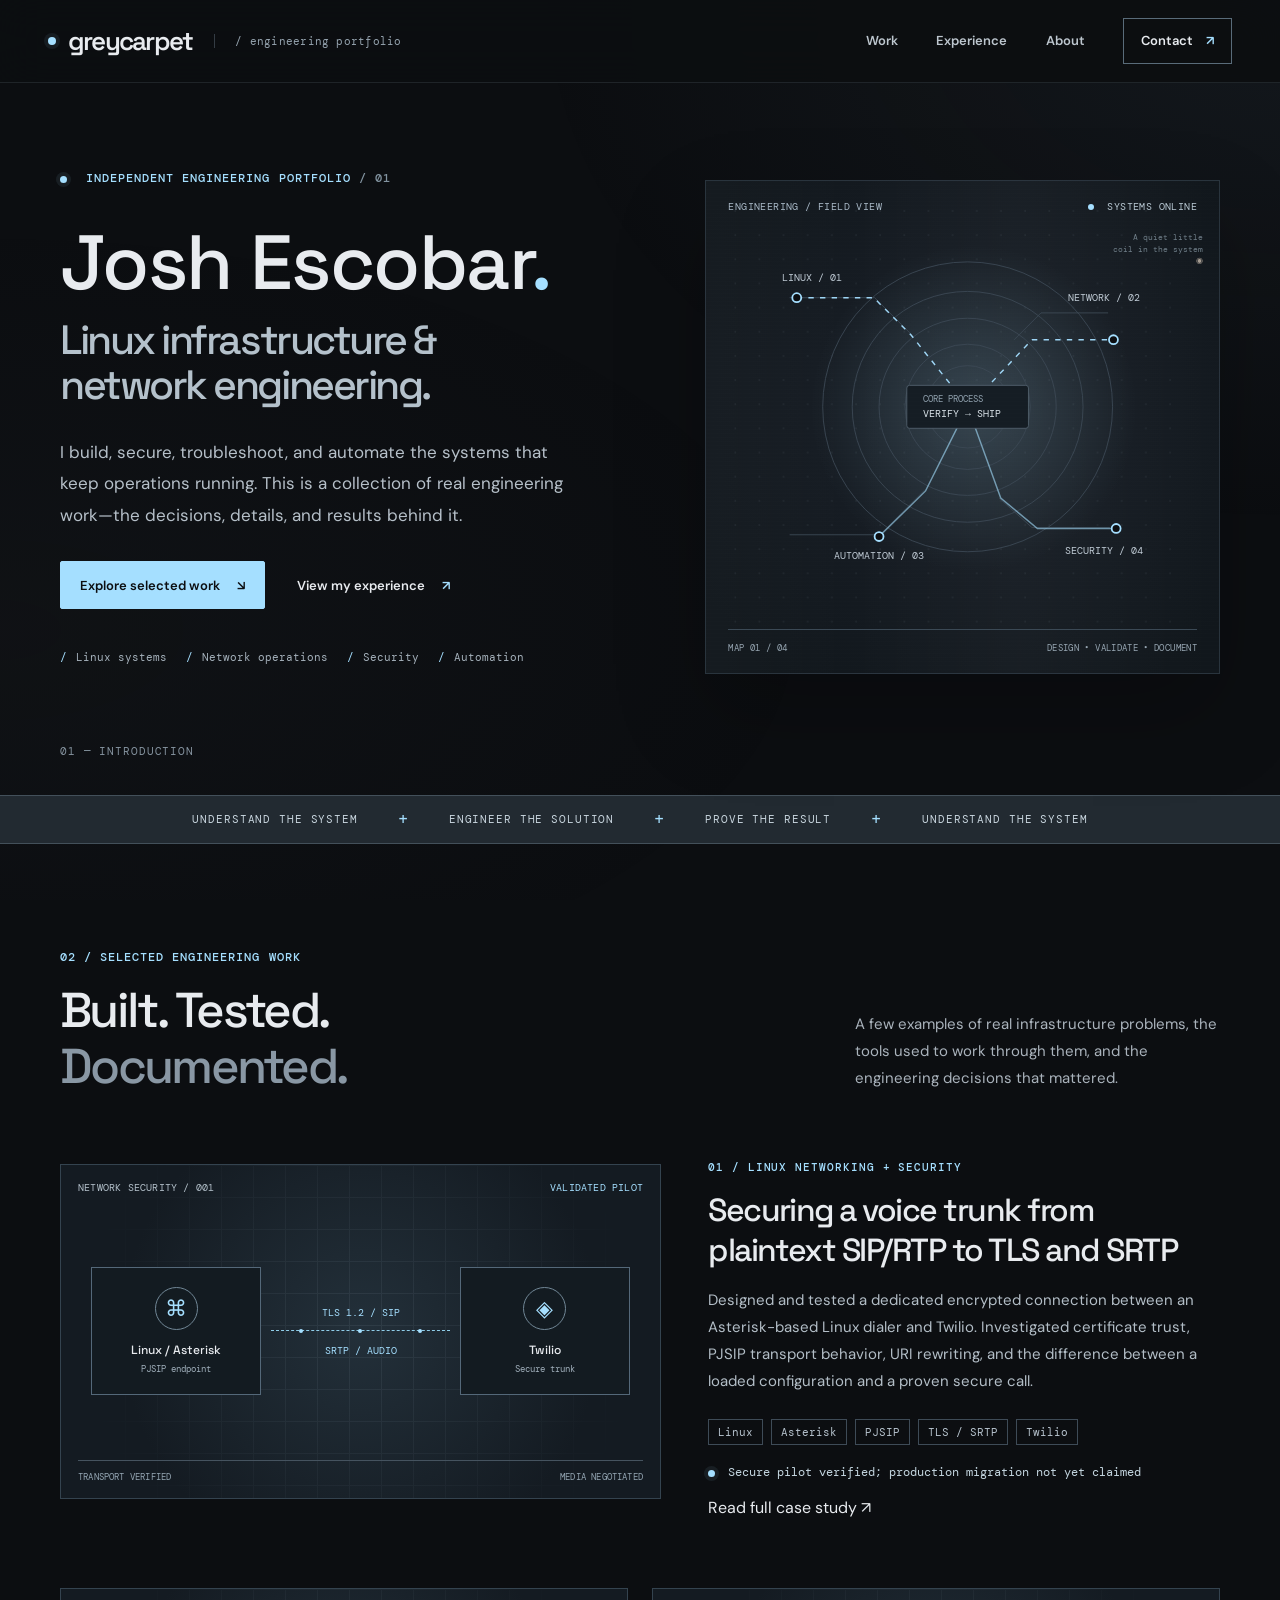
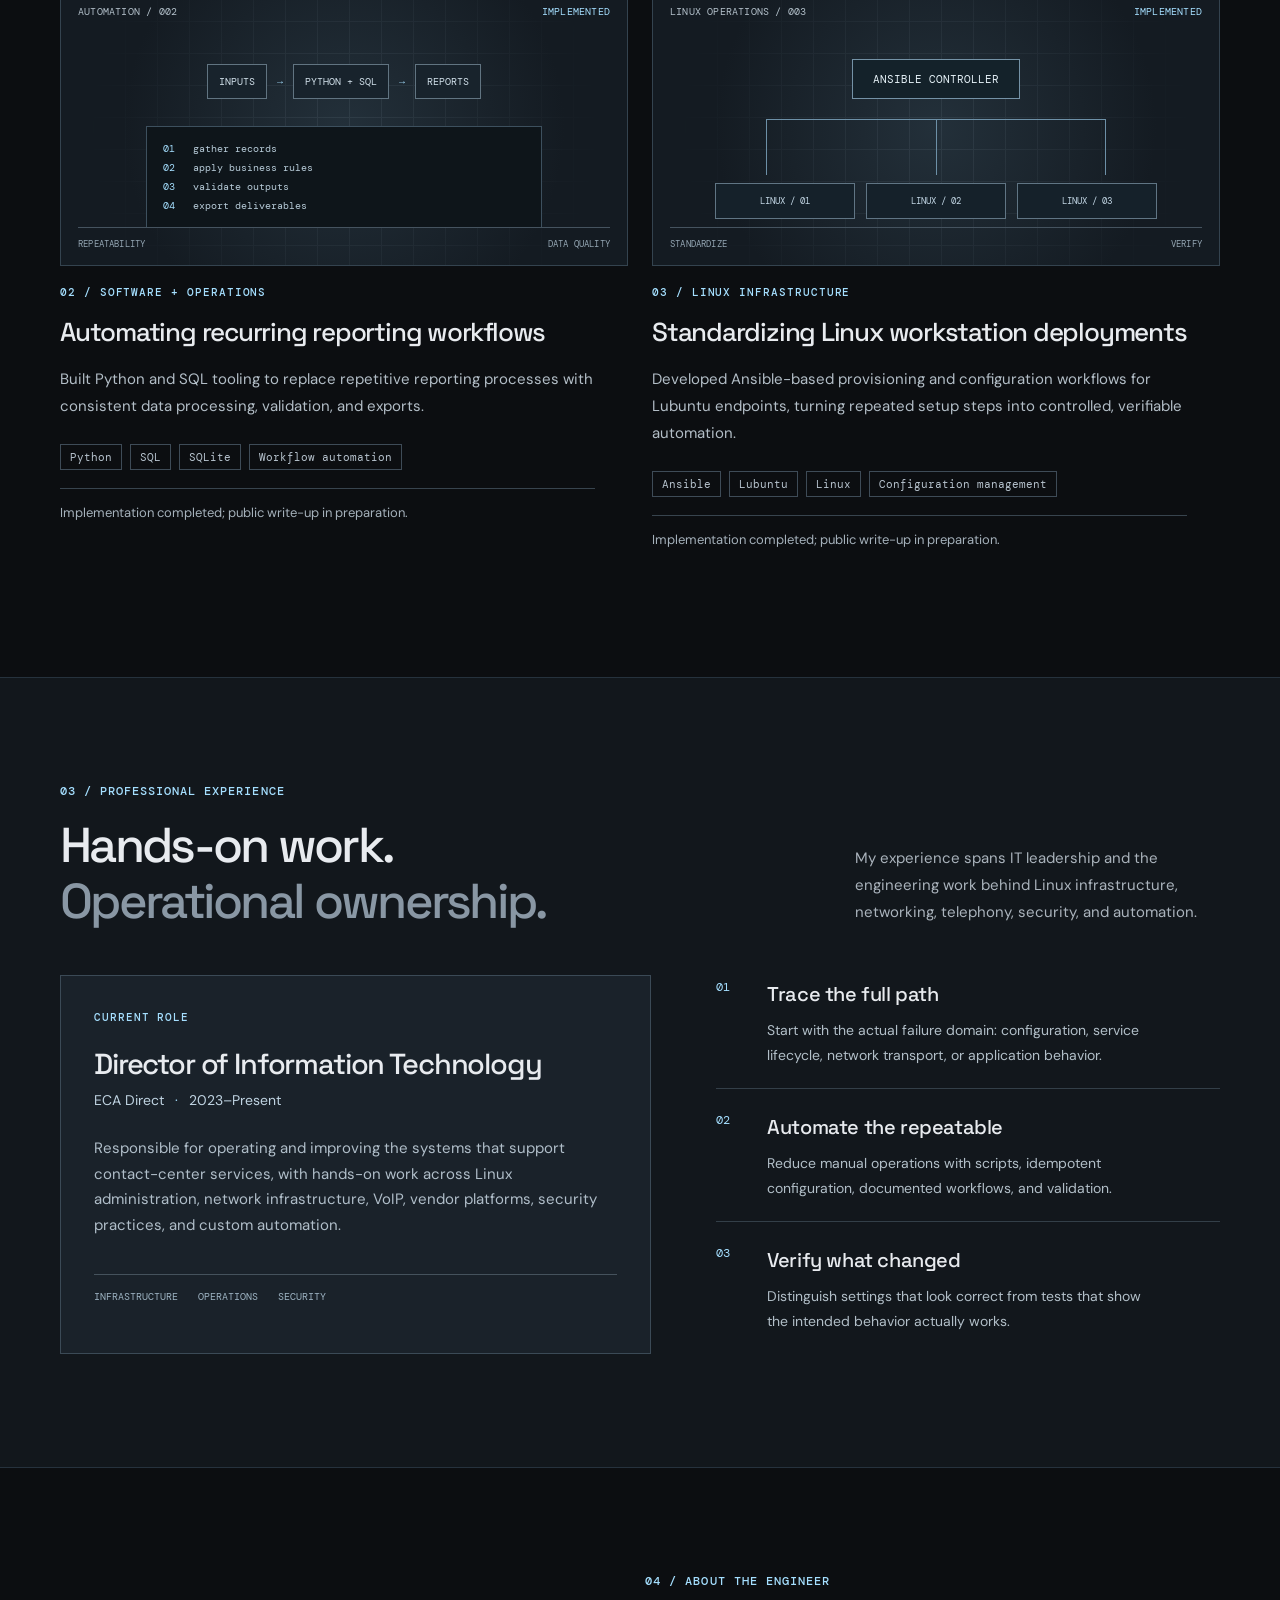
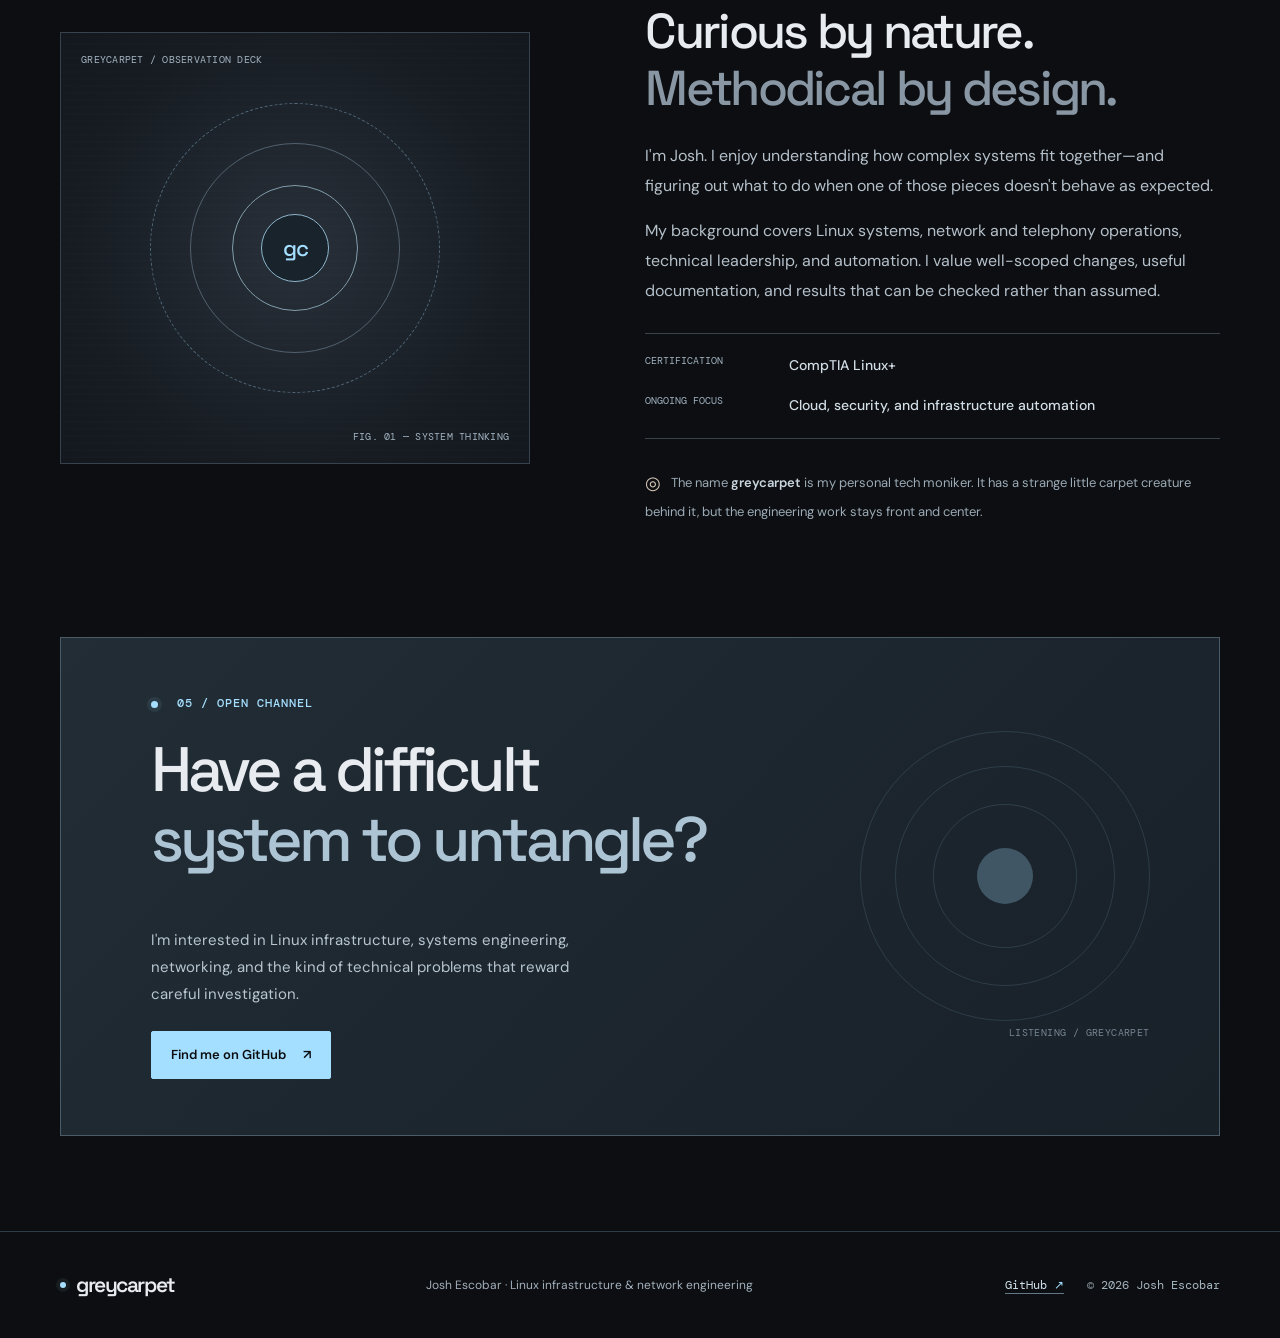
==== commit 7d63aa1f: "feat(work): link secure voice trunk project card to full case study" ====
--- a/index.html
+++ b/index.html
@@ -109,7 +109,7 @@
             <p>Designed and tested a dedicated encrypted connection between an Asterisk-based Linux dialer and Twilio. Investigated certificate trust, PJSIP transport behavior, URI rewriting, and the difference between a loaded configuration and a proven secure call.</p>
             <div class="project-tags"><span>Linux</span><span>Asterisk</span><span>PJSIP</span><span>TLS / SRTP</span><span>Twilio</span></div>
             <p class="project-status"><span class="status-indicator" aria-hidden="true"></span> Secure pilot verified; production migration not yet claimed</p>
-            <p class="project-availability">Detailed case study prepared; publication pending review.</p>
+            <a class="project-read" href="projects/secure-voice-trunk/" aria-label="Read case study: Securing a voice trunk from plaintext SIP/RTP to TLS and SRTP">Read full case study <span aria-hidden="true">↗</span></a>
           </div>
         </article>
 
--- a/styles.css
+++ b/styles.css
@@ -1,277 +1,310 @@
+/* greycarpet — Nocturnal Lab homepage v1
+   Design reference: docs/brand/STYLE_GUIDE.md
+   This branch is a preview; it has not been approved for deployment. */
 :root {
   color-scheme: dark;
-  --bg: #101714;
-  --bg-soft: #151d18;
-  --panel: #19221c;
-  --panel-light: #202b23;
-  --text: #f0f2eb;
-  --muted: #9ba69a;
-  --line: #303c33;
-  --accent: #b5e78f;
-  --accent-dark: #91c76a;
-  --mono: "DM Mono", monospace;
-  --sans: "DM Sans", sans-serif;
-  --display: "Space Grotesk", sans-serif;
-}
-
+  --gc-bg: #0c0e11;
+  --gc-surface: #171b20;
+  --gc-surface-raised: #272d34;
+  --gc-neutral: #737a82;
+  --gc-text: #e8ebef;
+  --gc-text-muted: #aab3bc;
+  --gc-accent: #a5dfff;
+  --gc-warm: #d8c9b9;
+  --gc-border: #343c44;
+  --gc-font-display: "Space Grotesk", "Segoe UI", sans-serif;
+  --gc-font-body: "DM Sans", "Segoe UI", Arial, sans-serif;
+  --gc-font-mono: "DM Mono", "Cascadia Code", Consolas, monospace;
+  --gc-radius-sm: 6px;
+  --gc-radius-md: 12px;
+  --gc-radius-lg: 20px;
+  --gc-space-1: 4px;
+  --gc-space-2: 8px;
+  --gc-space-3: 12px;
+  --gc-space-4: 16px;
+  --gc-space-6: 24px;
+  --gc-space-8: 32px;
+  --gc-space-12: 48px;
+  --gc-space-16: 64px;
+  --gc-container-width: 1160px;
+}
 * { box-sizing: border-box; }
-html { scroll-behavior: smooth; scroll-padding-top: 90px; }
-body { margin: 0; background: var(--bg); color: var(--text); font-family: var(--sans); font-size: 15px; line-height: 1.65; -webkit-font-smoothing: antialiased; }
+html { scroll-behavior: smooth; scroll-padding-top: 100px; }
+body { margin: 0; min-width: 280px; overflow-x: hidden; background: var(--gc-bg); color: var(--gc-text); font-family: var(--gc-font-body); font-size: 16px; line-height: 1.7; -webkit-font-smoothing: antialiased; }
+body::before { content: ""; z-index: -1; position: fixed; pointer-events: none; inset: 0; background: radial-gradient(ellipse at 100% 0%, rgba(66,84,98,.14),transparent 41%),radial-gradient(ellipse at 0% 70%,rgba(58,65,73,.08),transparent 45%); }
 a { color: inherit; text-decoration: none; }
 button { font: inherit; }
-::selection { background: var(--accent); color: var(--bg); }
-.sr-only { position: absolute; width: 1px; height: 1px; padding: 0; margin: -1px; overflow: hidden; clip: rect(0,0,0,0); white-space: nowrap; border: 0; }
-.skip-link { position: fixed; z-index: 100; top: 10px; left: 10px; padding: 10px 15px; background: var(--accent); color: var(--bg); transform: translateY(-150%); }
+button, a { -webkit-tap-highlight-color: transparent; }
+a:focus-visible, button:focus-visible { outline: 3px solid var(--gc-accent); outline-offset: 4px; }
+::selection { background: var(--gc-accent); color: var(--gc-bg); }
+.sr-only { clip: rect(0,0,0,0); clip-path: inset(50%); width: 1px; height: 1px; position: absolute; overflow: hidden; white-space: nowrap; }
+.skip-link { position: fixed; top: 10px; left: 10px; z-index: 100; transform: translateY(-150%); background: var(--gc-accent); color: var(--gc-bg); padding: 12px 16px; font-weight: 700; }
 .skip-link:focus { transform: translateY(0); }
-.section-wrap { width: min(1180px, calc(100% - 96px)); margin-inline: auto; }
-
-.site-header { height: 78px; padding: 0 max(48px, calc((100vw - 1180px) / 2)); display: flex; align-items: center; justify-content: space-between; border-bottom: 1px solid rgba(177, 197, 174, .09); position: relative; z-index: 10; }
-.brand { display: inline-flex; align-items: center; gap: 11px; font: 700 13px var(--display); letter-spacing: .11em; }
-.brand-mark { width: 21px; height: 21px; display: inline-flex; align-items: center; justify-content: center; gap: 2px; border: 1px solid rgba(181, 231, 143, .6); transform: rotate(45deg); }
-.brand-mark span { width: 2px; background: var(--accent); display: block; }
-.brand-mark span:nth-child(1) { height: 6px; }.brand-mark span:nth-child(2) { height: 12px; }.brand-mark span:nth-child(3) { height: 8px; }
-.brand-mark + span { margin-left: 2px; }
-.brand-accent { color: var(--accent); }
-.site-nav { display: flex; align-items: center; gap: 37px; color: #b2b9b0; font-size: 13px; }
-.site-nav a { transition: color .2s ease; }
-.site-nav a:hover, .footer-links a:hover { color: var(--accent); }
-.site-nav .nav-contact { padding: 8px 14px; border: 1px solid var(--line); color: var(--text); }
-.nav-contact span { padding-left: 12px; color: var(--accent); }
+.wrap { width: min(calc(100% - 96px), var(--gc-container-width)); margin-inline: auto; }
+h1, h2, h3, p { margin-top: 0; }
+h1, h2, h3 { font-family: var(--gc-font-display); }
+.eyebrow, .project-kind, .overline { font: 500 12px/1.6 var(--gc-font-mono); letter-spacing: .085em; color: var(--gc-accent); }
+.subtle { color: #8293a0; }
+.status-indicator { display: inline-block; width: 7px; height: 7px; border-radius: 50%; margin-right: 11px; background: var(--gc-accent); box-shadow: 0 0 0 4px rgba(165,223,255,.08); vertical-align: middle; }
+.muted { color: #8997a4; }
+
+.site-header { position: sticky; top: 0; z-index: 50; height: 83px; background: rgba(12,14,17,.93); border-bottom: 1px solid rgba(92,105,117,.25); backdrop-filter: blur(22px); }
+.nav-shell { width: min(calc(100% - 96px), 1360px); height: 100%; margin: auto; display: flex; align-items: center; gap: 22px; }
+.brand { display: inline-flex; align-items: center; white-space: nowrap; font: 600 26px/1.1 var(--gc-font-display); letter-spacing: -.068em; color: var(--gc-text); }
+.brand::before { content:""; flex: none; width: 8px; height: 8px; margin-right: 12px; border-radius: 50%; background: var(--gc-accent); box-shadow: 0 0 0 4px rgba(165,223,255,.07); }
+.brand:hover { color: #fff; }
+.brand-descriptor { padding-left: 20px; border-left: 1px solid var(--gc-border); color: #95a3af; font: 11px var(--gc-font-mono); letter-spacing: .02em; }
+.site-nav { display: flex; align-items: center; gap: clamp(20px,3vw,40px); margin-left: auto; font-size: 13px; font-weight: 600; }
+.site-nav a { position: relative; padding: 8px 0; color: #bdc6ce; transition: color .16s; }
+.site-nav a:hover { color: #fff; }
+.site-nav a:not(.nav-contact)::after { content:""; position: absolute; height: 1px; left: 0; right: 100%; bottom: 2px; background: var(--gc-accent); transition: right .18s; }
+.site-nav a:not(.nav-contact):hover::after, .site-nav a:not(.nav-contact):focus-visible::after { right: 0; }
+.site-nav .nav-contact { padding: 11px 17px; border: 1px solid #596b79; color: var(--gc-text); }
+.site-nav .nav-contact span { margin-left: 10px; color: var(--gc-accent); }
 .menu-toggle { display: none; }
 
-.hero { min-height: 635px; display: grid; grid-template-columns: 1fr 1fr; align-items: center; position: relative; padding-top: 44px; padding-bottom: 60px; }
-.hero-copy { position: relative; z-index: 1; padding-top: 4px; }
-.eyebrow { margin: 0 0 23px; color: #a6b0a4; font: 11px var(--mono); letter-spacing: .045em; text-transform: uppercase; }
-.status-dot { width: 7px; height: 7px; display: inline-block; margin-right: 8px; border-radius: 50%; background: var(--accent); box-shadow: 0 0 11px rgba(181, 231, 143, .6); }
-.eyebrow-divider { padding-inline: 7px; color: #50604f; }
-h1, h2, h3, p { margin-top: 0; }
-h1, h2, h3 { font-family: var(--display); }
-h1 { margin-bottom: 21px; font-size: clamp(48px, 5.2vw, 72px); line-height: 1.06; letter-spacing: -.065em; font-weight: 500; }
-.headline-accent { color: var(--accent); }
-.hero-description { max-width: 475px; margin-bottom: 29px; color: #aab2a8; font-size: 15px; line-height: 1.8; }
-.hero-actions { display: flex; align-items: center; gap: 26px; }
-.button { min-height: 46px; display: inline-flex; justify-content: center; align-items: center; gap: 18px; padding: 0 17px; font-size: 12px; font-weight: 700; transition: background .2s ease, transform .2s ease; }
+.hero { min-height: 685px; position: relative; display: grid; grid-template-columns: 1.05fr .95fr; align-items: center; gap: clamp(40px, 6vw, 85px); padding-block: 86px 109px; }
+.hero-copy { padding-bottom: 18px; }
+.hero .eyebrow { margin-bottom: 32px; white-space: nowrap; }
+.hero h1 { margin: 0; font-weight: 500; letter-spacing: -.066em; line-height: 1.1; }
+.hero h1 .name { display: block; font-size: clamp(48px,6vw,79px); white-space: nowrap; }
+.name-period { color: var(--gc-accent); }
+.hero-role { display: block; margin-top: 13px; font-size: clamp(31px,3.2vw,45px); letter-spacing: -.06em; color: #b4c1cb; }
+.hero-description { max-width: 520px; margin: 29px 0 30px; font-size: 17px; line-height: 1.85; color: #b6c0c9; }
+.hero-actions { display: flex; flex-wrap: wrap; gap: 12px; align-items: center; }
+.button { min-height: 48px; display: inline-flex; align-items: center; justify-content: center; gap: 17px; padding: 12px 19px; border-radius: 2px; font: 600 13px var(--gc-font-body); transition: background .18s,border-color .18s, transform .18s; }
 .button:hover { transform: translateY(-2px); }
-.button-primary { background: var(--accent); color: #152016; }
-.button-primary:hover { background: #c8f2a4; }
-.button span { font-size: 16px; }
-.text-link { display: inline-flex; gap: 11px; align-items: center; padding-bottom: 4px; border-bottom: 1px solid #576457; font-size: 12px; font-weight: 600; }
-.text-link span { color: var(--accent); }
-.hero-meta { display: flex; flex-wrap: wrap; gap: 18px; margin-top: 55px; color: #909c90; font: 10px var(--mono); }
-.hero-meta > span { display: inline-flex; align-items: center; gap: 7px; }
-.meta-symbol { color: var(--accent); font-size: 15px; }
-.network-art { width: 100%; height: 445px; position: relative; overflow: hidden; border: 1px solid rgba(156, 178, 154, .15); background: radial-gradient(ellipse at 58% 46%, rgba(68, 89, 63, .17), transparent 57%), #141c17; }
-.network-art::before { position: absolute; inset: 0; content: ""; background: linear-gradient(135deg, transparent 48%, rgba(168, 198, 148, .045) 48.1%, transparent 48.3%), linear-gradient(45deg, transparent 62%, rgba(168, 198, 148, .035) 62.1%, transparent 62.3%); pointer-events: none; }
-.topology { position: absolute; width: 100%; height: 100%; inset: 0; }
-.art-label { position: absolute; z-index: 1; display: flex; align-items: center; justify-content: space-between; color: #889889; font: 9px var(--mono); letter-spacing: .08em; }
-.art-label-top { top: 19px; left: 20px; }
-.art-label-top .status-dot { width: 6px; height: 6px; margin-right: 8px; }
-.art-label-bottom { right: 18px; bottom: 16px; left: 18px; padding-top: 12px; border-top: 1px solid rgba(177, 197, 174, .15); }
-.art-coordinate { position: absolute; top: 22px; right: 19px; color: #68776a; font: 8px var(--mono); }
-.hero-index { position: absolute; right: 0; bottom: 21px; color: #758174; font: 10px var(--mono); }
-.hero-index span { color: var(--accent); }
-
-.signal-strip { overflow: hidden; height: 50px; display: flex; align-items: center; background: var(--accent); color: #172015; }
-.signal-track { min-width: max-content; display: flex; align-items: center; justify-content: space-around; gap: clamp(35px, 6vw, 88px); width: 100%; white-space: nowrap; font: 10px var(--mono); letter-spacing: .08em; }
-.signal-track i { font-style: normal; font-size: 15px; }
-
-.projects { padding-top: 105px; padding-bottom: 109px; }
-.section-heading { display: flex; align-items: end; justify-content: space-between; gap: 45px; margin-bottom: 42px; }
-.section-heading .eyebrow, .about-copy .eyebrow { margin-bottom: 17px; }
-h2 { margin-bottom: 0; font-size: clamp(34px, 4vw, 48px); font-weight: 500; letter-spacing: -.055em; line-height: 1.13; }
-.muted-heading { color: #788579; }
-.section-intro { width: 310px; margin: 0 0 3px; color: #99a398; font-size: 13px; line-height: 1.75; }
-.project-filters { display: flex; gap: 8px; margin-bottom: 24px; }
-.filter-button { min-height: 34px; padding: 0 12px; border: 1px solid var(--line); background: transparent; color: #a7b0a4; cursor: pointer; font-size: 10px; transition: .2s ease; }
-.filter-button:hover { border-color: #73836e; color: var(--text); }
-.filter-button.is-active { border-color: var(--accent); background: rgba(181, 231, 143, .1); color: var(--accent); }
-.filter-button span { padding-left: 10px; color: #8ba380; font: 9px var(--mono); }
-.project-grid { display: grid; grid-template-columns: repeat(2, minmax(0, 1fr)); gap: 38px 22px; }
-.project-card { min-width: 0; }
-.project-card[hidden] { display: none; }
-.project-featured { grid-column: 1 / -1; display: grid; grid-template-columns: 1.13fr .87fr; align-items: center; gap: 34px; }
-.project-visual { height: 272px; display: block; position: relative; overflow: hidden; border: 1px solid rgba(172, 192, 166, .14); background: #18211b; transition: border-color .2s ease; }
-.project-featured .project-visual { height: 318px; }
-.project-visual:hover { border-color: rgba(181, 231, 143, .55); }
-.visual-kicker, .visual-caption { position: absolute; z-index: 2; left: 16px; right: 16px; display: flex; justify-content: space-between; color: #97a396; font: 9px var(--mono); letter-spacing: .06em; }
-.visual-kicker { top: 15px; }
-.visual-caption { bottom: 13px; padding-top: 10px; border-top: 1px solid rgba(175, 193, 170, .18); color: #839184; font-size: 8px; }
-.visual-campus { background: radial-gradient(ellipse at 48% 52%, #29382b, #18211b 70%); }
-.campus-map { position: absolute; inset: 45px 8% 34px; }
-.campus-map svg { position: absolute; width: 100%; height: 100%; }
-.campus-map path { stroke: #a5d785; stroke-opacity: .58; stroke-width: 1.3; fill: none; stroke-dasharray: 3 5; }
-.map-node { position: absolute; z-index: 1; width: 12px; height: 12px; border: 2px solid var(--accent); border-radius: 50%; background: #253325; box-shadow: 0 0 17px rgba(181, 231, 143, .32); }
-.node-a { left: 16%; top: 33%; }.node-b { left: 38%; top: 15%; }.node-c { left: 65%; top: 43%; width: 16px; height: 16px; background: var(--accent); }.node-d { left: 83%; top: 18%; }.node-e { left: 34%; top: 75%; }
-.map-label { position: absolute; padding: 4px 6px; border: 1px solid #425442; background: #19231c; color: #c0d7b3; font: 8px var(--mono); }
-.label-core { left: 67%; top: 37%; }.label-edge { left: 20%; top: 28%; }
-.project-content { padding: 22px 0 0; }
-.project-featured .project-content { padding: 10px 14px 10px 0; }
-.project-meta { display: flex; justify-content: space-between; gap: 12px; color: var(--accent); font: 9px var(--mono); text-transform: uppercase; }
-.project-meta span + span { color: #778376; }
-.project-content h3 { margin: 13px 0 10px; font-size: 21px; letter-spacing: -.04em; font-weight: 500; }
-.project-content p { max-width: 490px; margin-bottom: 17px; color: #9da79b; font-size: 12px; line-height: 1.8; }
-.tag-list { display: flex; flex-wrap: wrap; gap: 6px; margin-bottom: 19px; }
-.tag-list span { padding: 4px 7px; border: 1px solid #303b32; color: #a2ada0; font: 9px var(--mono); }
-.project-link { display: inline-flex; gap: 12px; align-items: center; color: var(--text); font-size: 11px; font-weight: 600; }
-.project-link span { color: var(--accent); transition: transform .2s ease; }
-.project-link:hover span { transform: translate(2px, -2px); }
-.visual-automation { display: grid; place-items: center; background: radial-gradient(ellipse at 50% 52%, #263329, #18211b 72%); }
-.terminal-window { width: min(77%, 380px); overflow: hidden; border: 1px solid #465547; background: #111813; box-shadow: 0 15px 45px #1015108c; }
-.terminal-bar { height: 30px; display: flex; align-items: center; gap: 5px; padding: 0 11px; border-bottom: 1px solid #2a352d; color: #859183; font: 8px var(--mono); }
-.terminal-bar i { width: 5px; height: 5px; border-radius: 50%; background: #7d8b7c; }.terminal-bar i:first-child { background: #9abf78; }.terminal-bar span { margin-left: auto; }
-.terminal-code { display: block; padding: 16px 15px 18px; color: #cad7c4; font: 10px/2.05 var(--mono); }
-.terminal-code b { color: #b7e48d; font-weight: 400; }.terminal-code em { color: #d5c988; font-style: normal; }.code-muted { padding-right: 12px; color: #637164; }
-.terminal-cursor { color: var(--accent); animation: blink 1.1s steps(2, start) infinite; }
-.visual-security { display: grid; place-items: center; background: radial-gradient(ellipse at 50% 47%, #29382b, #18211b 72%); }
-.security-diagram { width: 194px; height: 194px; position: relative; display: grid; place-items: center; }
-.security-ring { position: absolute; border: 1px solid rgba(181, 231, 143, .3); border-radius: 50%; }
-.ring-outer { inset: 0; border-style: dashed; animation: orbit 36s linear infinite; }.ring-middle { inset: 25px; border-color: rgba(181, 231, 143, .43); }.ring-inner { inset: 51px; border-color: rgba(181, 231, 143, .6); }
-.security-core { color: var(--accent); text-align: center; font: 10px/1.5 var(--mono); letter-spacing: .08em; }
-.security-point { position: absolute; padding: 3px 5px; background: #1b251d; color: #b6c5b1; font: 7px var(--mono); letter-spacing: .04em; }
-.point-one { top: 20px; left: 68px; }.point-two { right: -25px; top: 91px; }.point-three { bottom: 21px; left: 56px; }
-.projects-note, .journal-note { margin: 28px 0 0; color: #899486; font-size: 11px; }
-.note-mark { margin-right: 8px; color: var(--accent); }
-
-.about { display: grid; grid-template-columns: .88fr 1.12fr; gap: clamp(48px, 9vw, 126px); align-items: center; padding-top: 78px; padding-bottom: 91px; border-top: 1px solid rgba(177, 197, 174, .12); }
-.about-graphic { height: 362px; overflow: hidden; position: relative; border: 1px solid rgba(156, 178, 154, .15); background: radial-gradient(ellipse at center, #29372a 0, #18211b 62%); }
-.graphic-grid { position: absolute; inset: 0; opacity: .32; background-image: linear-gradient(rgba(137, 163, 132, .18) 1px, transparent 1px), linear-gradient(90deg, rgba(137, 163, 132, .18) 1px, transparent 1px); background-size: 31px 31px; }
-.graphic-orbit { position: absolute; top: 50%; left: 50%; border: 1px solid rgba(181, 231, 143, .37); border-radius: 50%; transform: translate(-50%, -50%); }
-.orbit-one { width: 224px; height: 224px; }.orbit-two { width: 145px; height: 145px; border-style: dashed; animation: orbit 48s linear infinite; }
-.graphic-center { position: absolute; top: 50%; left: 50%; width: 78px; height: 78px; display: flex; align-items: center; justify-content: center; flex-direction: column; border: 1px solid rgba(181, 231, 143, .72); border-radius: 50%; background: #1a251c; transform: translate(-50%, -50%); }
-.graphic-center span, .graphic-center small { color: #a5b49f; font: 7px var(--mono); letter-spacing: .1em; }.graphic-center strong { color: var(--accent); font: 27px/.95 var(--display); }
-.graphic-cross { position: absolute; top: 16%; right: 16%; color: var(--accent); font: 18px var(--mono); }
-.graphic-label { position: absolute; padding: 4px 6px; border: 1px solid #445244; background: #19231c; color: #b7c7b2; font: 8px var(--mono); }
-.graphic-label-a { top: 27%; left: 10%; }.graphic-label-b { right: 8%; bottom: 26%; }
-.graphic-coord { position: absolute; bottom: 13px; left: 15px; color: #849182; font: 8px var(--mono); letter-spacing: .06em; }
-.about-copy h2 { margin-bottom: 22px; font-size: clamp(33px, 3.6vw, 45px); }
-.about-copy > p:not(.eyebrow) { max-width: 550px; color: #a1aa9e; font-size: 12px; line-height: 1.9; }
-.about-copy .about-lead { color: #d4d9d0 !important; font-size: 15px !important; line-height: 1.75 !important; }
-.inline-placeholder { color: var(--accent); }
-.about-details { display: grid; gap: 14px; padding-block: 19px 23px; margin: 23px 0 23px; border-top: 1px solid var(--line); border-bottom: 1px solid var(--line); }
-.about-details > div { display: grid; grid-template-columns: 130px 1fr; gap: 12px; }
-.detail-label { color: #859182; font: 8px var(--mono); letter-spacing: .06em; }.about-details > div > span:last-child { color: #c3cbc0; font-size: 11px; }
-
-.achievements { padding-top: 70px; padding-bottom: 95px; border-top: 1px solid rgba(177, 197, 174, .12); }
-.achievements-heading { margin-bottom: 33px; }
-.achievement-list { border-top: 1px solid var(--line); }
-.achievement-item { min-height: 94px; display: grid; grid-template-columns: 54px 1fr 140px 20px; gap: 18px; align-items: center; border-bottom: 1px solid var(--line); transition: padding .2s ease, background .2s ease; }
-.achievement-item:hover { padding-inline: 9px; background: rgba(181, 231, 143, .035); }
-.achievement-number { align-self: start; padding-top: 24px; color: var(--accent); font: 10px var(--mono); }
-.achievement-item h3 { margin: 0 0 3px; font-size: 16px; font-weight: 500; }
-.achievement-item p { margin: 0; color: #8e9a8d; font-size: 11px; }
-.achievement-type { color: #879386; font: 8px var(--mono); letter-spacing: .06em; }.achievement-arrow { color: var(--accent); font-size: 16px; }
-
-.journal { padding-top: 75px; padding-bottom: 101px; border-top: 1px solid rgba(177, 197, 174, .12); }
-.journal-grid { display: grid; grid-template-columns: repeat(3, 1fr); border: 1px solid var(--line); }
-.journal-card { min-height: 202px; padding: 21px; position: relative; border-right: 1px solid var(--line); background: var(--bg-soft); transition: background .2s ease; }
-.journal-card:last-child { border-right: 0; }
-.journal-card:hover { background: #1b261e; }
-.journal-icon { display: block; margin-bottom: 15px; color: var(--accent); font-size: 20px; }
-.journal-category { color: #8b9789; font: 8px var(--mono); letter-spacing: .05em; }
-.journal-card h3 { max-width: 240px; margin: 11px 0 0; font-size: 16px; line-height: 1.45; font-weight: 500; }
-.journal-arrow { position: absolute; right: 18px; bottom: 17px; color: var(--accent); }
-.journal-note { margin-top: 16px; }
-
-.contact { padding-top: 0; padding-bottom: 70px; }
-.contact-inner { min-height: 380px; overflow: hidden; position: relative; padding: 59px 8%; background: #1b271d; border: 1px solid #374638; }
-.contact-inner::before, .contact-inner::after { content: ""; position: absolute; width: 380px; height: 380px; right: 11%; top: 50%; border: 1px solid rgba(181, 231, 143, .12); border-radius: 50%; transform: translateY(-50%); }
-.contact-inner::after { width: 270px; height: 270px; right: calc(11% + 55px); }
-.contact-inner .eyebrow { position: relative; z-index: 1; margin-bottom: 18px; }
-.contact h2 { position: relative; z-index: 1; font-size: clamp(44px, 5vw, 63px); }
-.contact-inner > p:not(.eyebrow) { position: relative; z-index: 1; max-width: 370px; margin: 17px 0 21px; color: #aab4a6; font-size: 12px; }
-.contact-button { position: relative; z-index: 1; }
-.contact-decoration { position: absolute; top: 50%; right: 17%; width: 138px; height: 138px; display: grid; place-content: center; grid-template-columns: repeat(3, 12px); gap: 22px; border: 1px solid rgba(181, 231, 143, .23); border-radius: 50%; transform: translateY(-50%) rotate(45deg); }
-.contact-decoration span { width: 11px; height: 11px; border: 1px solid var(--accent); transform: rotate(-45deg); }
-.contact-decoration span:nth-child(2), .contact-decoration span:nth-child(4) { background: var(--accent); box-shadow: 0 0 14px rgba(181, 231, 143, .55); }
-.contact-code { position: absolute; right: 18px; bottom: 15px; color: #879582; font: 8px var(--mono); letter-spacing: .05em; }
-.site-footer { min-height: 84px; padding: 17px max(48px, calc((100vw - 1180px) / 2)); display: flex; align-items: center; justify-content: space-between; gap: 20px; border-top: 1px solid rgba(177, 197, 174, .12); }
-.footer-brand { font-size: 11px; }
-.footer-brand .brand-mark { width: 18px; height: 18px; }
-.footer-credit { color: #849082; font-size: 10px; }
-.footer-links { display: flex; align-items: center; gap: 20px; color: #9da79b; font: 9px var(--mono); }
-.footer-links a span { color: var(--accent); }
-
-@keyframes blink { to { visibility: hidden; } }
-@keyframes orbit { to { transform: translate(-50%, -50%) rotate(360deg); } }
+.primary { color: var(--gc-bg); background: var(--gc-accent); border: 1px solid var(--gc-accent); }
+.primary:hover { background: #c4ecff; }
+.text-button { color: var(--gc-text); border: 1px solid transparent; }
+.text-button span { color: var(--gc-accent); }
+.text-button:hover { border-color: #53606c; }
+.expertise { display: flex; flex-wrap: wrap; gap: 9px 19px; list-style: none; margin: 39px 0 0; padding: 0; color: #a5b1bb; font: 11px/1.8 var(--gc-font-mono); }
+.expertise li::before { content: "/"; margin-right: 9px; color: var(--gc-accent); }
+.hero-index { position: absolute; bottom: 37px; left: 0; color: #85939f; font: 11px var(--gc-font-mono); letter-spacing: .08em; }
+.hero-art { position: relative; height: 494px; min-width: 0; overflow: hidden; background: radial-gradient(circle at 52% 46%,#242d35 0,#161c23 43%,#11171c 87%); border: 1px solid rgba(122,148,168,.23); isolation: isolate; box-shadow: 0 40px 85px rgba(0,0,0,.22); }
+.hero-art::before { position: absolute; inset: 0; content: ""; background: linear-gradient(90deg,rgba(255,255,255,.02),transparent 28%,rgba(255,255,255,.025) 61%,transparent); pointer-events: none; }
+.hero-art::after { position: absolute; content:""; inset: 0; opacity:.26; pointer-events: none; background: repeating-linear-gradient(0deg,transparent 0 3px,rgba(255,255,255,.02) 3px 4px); }
+.hero-art svg { position:absolute; inset: 29px 0 30px; width: 100%; height:calc(100% - 59px); }
+.diagram-header, .diagram-footer { position:absolute; left:22px; right:22px; z-index:3; display:flex; justify-content:space-between; gap: 14px; font: 10px var(--gc-font-mono); letter-spacing:.04em; color:#a9b9c7; }
+.diagram-header { top:19px; }
+.diagram-footer { bottom:19px; padding-top:12px; border-top:1px solid #3b4955; font-size: 9px; color:#97a6b2; }
+.diagram-live { color:#b9c9d4; }
+.diagram-live i { display:inline-block; width:6px; height:6px; margin-right: 7px; border-radius:50%; background:var(--gc-accent); }
+.hero-corner-note { position:absolute; top:51px; right:16px; max-width: 90px; color:#8ea0ac; font: 8px/1.4 var(--gc-font-mono); opacity: .75; text-align:right; }
+.hero-corner-note span { color: var(--gc-warm); }
+.ticker { width:100%; display:flex; overflow:hidden; gap:40px; align-items:center; justify-content:center; height:49px; padding:0 20px; background:#222a31; border-block:1px solid #43505a; color:#c8d5de; white-space:nowrap; font: 11px var(--gc-font-mono); letter-spacing: .08em; }
+.ticker i { font-style:normal; color:var(--gc-accent); font-size:17px; }
+
+.section { padding-block: 104px 113px; }
+.section-heading { display:flex; justify-content:space-between; align-items:end; gap: 45px; margin-bottom:46px; }
+.section-heading .eyebrow { margin-bottom: 15px; }
+h2 { font-weight:500; font-size:clamp(35px, 4vw, 49px); letter-spacing:-.055em; line-height:1.15; }
+.section-heading h2 { margin-bottom:0; }
+.section-lead { max-width:365px; margin-bottom: 3px; color:var(--gc-text-muted); font-size:15px; line-height:1.8; }
+.project-grid { display:grid; grid-template-columns:repeat(2,minmax(0,1fr)); column-gap:24px; row-gap:57px; }
+.project-card { min-width:0; }
+.project-featured { grid-column:1/-1; display:grid; grid-template-columns:1.08fr .92fr; align-items:center; gap:47px; padding-bottom: 10px; }
+.project-art { position:relative; height:278px; display:flex; align-items:center; justify-content:center; overflow:hidden; border:1px solid #34434f; background: radial-gradient(circle at center,#23303a,#141b22 70%); }
+.project-featured .project-art { height:335px; }
+.project-art::before { content:""; position:absolute; inset:0; opacity:.24; background-image:linear-gradient(#5a6975 1px, transparent 1px),linear-gradient(90deg,#5a6975 1px,transparent 1px); background-size:32px 32px; mask-image: radial-gradient(circle,black,transparent 83%); pointer-events:none; }
+.art-topline, .art-bottomline { position:absolute; z-index:2; left:17px; right:17px; display:flex; justify-content:space-between; gap:12px; color:#b3c0ca; font:10px var(--gc-font-mono); letter-spacing:.02em; }
+.art-topline { top:16px; }
+.art-topline span:last-child { color:var(--gc-accent); }
+.art-bottomline { bottom:15px; padding-top:10px; border-top:1px solid #45535f; font-size:9px; color:#94a6b3; }
+.trunk-diagram { position:relative; z-index:2; width:90%; display:grid; grid-template-columns:1fr 1.05fr 1fr; gap:10px; align-items:center; }
+.endpoint { min-width:0; display:flex; flex-direction:column; align-items:center; justify-content:center; padding:19px 8px; background:#131b21; border:1px solid #546879; text-align:center; }
+.node-icon { width:43px; height:43px; display:grid; place-items:center; margin-bottom: 12px; border:1px solid #718796; border-radius:50%; color:var(--gc-accent); font-size:22px; }
+.endpoint strong { font:500 12px var(--gc-font-display); white-space:nowrap; }
+.endpoint small { margin-top:5px; color:#a1b0bc; font: 9px var(--gc-font-mono); }
+.encrypted-link { display:flex; flex-direction:column; gap:11px; align-items:center; color:var(--gc-accent); text-align:center; font:10px var(--gc-font-mono); }
+.link-line { display:flex; justify-content:space-around; width:100%; border-top:1px dashed #8fcde9; }
+.link-line i { width:4px; height:4px; margin-top:-2px; border-radius:50%; background:var(--gc-accent); }
+.project-copy { padding-top:18px; }
+.project-kind { margin-bottom:15px; font-size:11px; }
+.project-copy h3 { max-width:580px; margin-bottom:17px; font-weight:500; font-size:clamp(24px,2.5vw,34px); letter-spacing:-.047em; line-height:1.23; }
+.project-card:not(.project-featured) .project-copy h3 { font-size:26px; }
+.project-copy p:not(.project-kind) { max-width:535px; color:#b3bec7; line-height:1.8; font-size:15px; }
+.project-tags { display:flex; flex-wrap:wrap; gap:8px; margin:24px 0 18px; }
+.project-tags span { padding:5px 9px; border:1px solid #3e4b57; color:#b7c3ce; font:11px var(--gc-font-mono); }
+.project-copy .project-status { color:#c5d7e1 !important; font:12px/1.6 var(--gc-font-mono) !important; }
+.project-copy .project-status .status-indicator { margin-right:6px; }
+.project-copy .project-availability { margin-top: 12px; padding-top:12px; border-top:1px solid #38444e; color:#a5b1bb !important; font-size:13px !important; }
+.automation-pipeline { position:absolute; z-index:2; top:75px; display:flex; gap:10px; align-items:center; white-space:nowrap; font:10px var(--gc-font-mono); color:#d1e0ea; }
+.automation-pipeline span { border:1px solid #617481; background:#18232c; padding:10px 11px; }
+.automation-pipeline b { color:var(--gc-accent); }
+.automation-terminal { position:absolute; z-index:2; top:137px; left:15%; right:15%; padding:12px 16px; background:#0e151a; border:1px solid #3d505e; color:#b7cbd8; font:10px/1.9 var(--gc-font-mono); }
+.automation-terminal span { color:var(--gc-accent); padding-right:12px; }
+.fleet-head { z-index:2; position:absolute; top:70px; padding:12px 20px; border:1px solid #7492a6; background:#14222a; font:11px var(--gc-font-mono); color:#e5f1f7; }
+.fleet-lines { position:absolute; top:110px; left:20%; right:20%; display:flex; justify-content:space-between; height:70px; border-top:1px solid #6d90a7; transform:translateY(20px); }
+.fleet-lines span { width:1px; height:55px; background:#6d90a7; }
+.fleet-nodes { position:absolute; top:194px; left:11%; right:11%; display:grid; grid-template-columns:repeat(3,minmax(0,1fr)); gap:11px; }
+.fleet-nodes span { position:relative; z-index:1; padding:11px 6px; border:1px solid #607584; background:#15212a; color:#c3d7e5; text-align:center; font:9px var(--gc-font-mono); }
+
+.experience-section { background: #12171c; border-top:1px solid #26323d; border-bottom:1px solid #26323d; }
+.experience-layout { display:grid; grid-template-columns: 1.08fr .92fr; gap:65px; }
+.experience-card { padding:33px; border:1px solid #3b4a56; background:#1a222a; }
+.overline { margin-bottom:20px; font-size:11px; }
+.experience-card h3 { margin-bottom:7px; font-size:29px; font-weight:500; letter-spacing:-.04em; line-height:1.2; }
+.experience-company { color:#c0d4e2; font-size:14px; }
+.experience-company span { padding:0 7px; color:var(--gc-accent); }
+.experience-card > p:not(.overline):not(.experience-company) { margin-top:24px; color:#b0bec9; font-size:15px; }
+.experience-foot { display:flex; flex-wrap:wrap; gap:10px 20px; margin-top:36px; padding-top:15px; border-top:1px solid #45525c; color:#9eb4c3; font:10px var(--gc-font-mono); }
+.practice-list > div { position:relative; padding:2px 0 21px 51px; margin-bottom:19px; border-bottom:1px solid #333f48; }
+.practice-list > div:last-child { border:0; margin:0; }
+.practice-number { position:absolute; top:4px; left:0; color:var(--gc-accent); font:12px var(--gc-font-mono); }
+.practice-list h3 { margin-bottom:7px; font-size:20px; font-weight:500; letter-spacing:-.02em; }
+.practice-list p { max-width:385px; margin:0; color:#b2bfc8; font-size:14px; line-height:1.75; }
+
+.about-section { display:grid; grid-template-columns:.9fr 1.1fr; gap: min(9vw,120px); align-items:center; }
+.about-visual { position:relative; min-height:432px; background:radial-gradient(circle at center,#283039,#171c23 68%,#13171e); border:1px solid #37424c; overflow:hidden; }
+.about-visual::before { content:""; position:absolute; inset:0; background:repeating-linear-gradient(0deg,transparent 0px,transparent 5px,rgba(160,178,191,.018) 6px,transparent 7px); }
+.about-orbits { position:absolute; width:290px; height:290px; top:50%; left:50%; transform:translate(-50%,-50%); }
+.orbit { position:absolute; border:1px solid rgba(165,223,255,.37); border-radius:50%; }
+.orbit-1 { inset:0; border-style:dashed; }
+.orbit-2 { inset:40px; border-color:#50616d; }
+.orbit-3 { inset:82px; border-color:#819dac; }
+.orbit-center { position:absolute; inset:111px; display:grid; place-items:center; color:var(--gc-accent); background:#18232b; border:1px solid #8db5cc; border-radius:50%; font:500 22px var(--gc-font-display); letter-spacing:-.07em; }
+.about-visual-label, .about-visual-coordinate { position:absolute; color:#a4b4c1; font:10px var(--gc-font-mono); letter-spacing:.025em; }
+.about-visual-label { top:20px; left:20px; }
+.about-visual-coordinate { bottom:20px; right:20px; }
+.about-copy h2 { margin:0 0 25px; }
+.about-copy > p:not(.eyebrow) { color:#b5c0ca; font-size:16px; line-height:1.85; }
+.credentials { display:grid; gap:16px; padding:20px 0; margin:28px 0; border-block:1px solid #39434d; }
+.credentials > div { display:grid; grid-template-columns:130px 1fr; gap:14px; }
+.credentials span { color:#a0b2c0; font:10px var(--gc-font-mono); }
+.credentials strong { color:#d2dde5; font-weight:500; font-size:14px; }
+.about-copy .mascot-aside { margin-bottom:0; color:#9baab5 !important; font-size:13px !important; }
+.coiled-mark { display:inline-block; margin-right:7px; color:var(--gc-warm); font-size:18px; vertical-align:middle; }
+.mascot-aside strong { color:#cbd7df; font-weight:600; }
+
+.contact-section { padding-block:0 95px; }
+.contact-panel { position:relative; min-height:380px; overflow:hidden; display:flex; align-items:center; padding:56px 7%; background:linear-gradient(135deg,#222d36,#182028); border:1px solid #4a5a67; }
+.contact-copy { position:relative; z-index:2; max-width:580px; }
+.contact-copy .eyebrow { margin-bottom:21px; }
+.contact-copy h2 { font-size:clamp(39px,4.9vw,65px); letter-spacing:-.065em; line-height:1.12; }
+.contact-copy h2 span { color:#adc4d4; }
+.contact-copy p:not(.eyebrow) { max-width:435px; color:#b7c6d1; font-size:15px; line-height:1.8; }
+.contact-panel .button { margin-top:8px; }
+.contact-decoration { position:absolute; right:6%; top:48%; width:290px; height:290px; transform:translateY(-50%); opacity:.68; }
+.rings { position:relative; width:100%; height:100%; }
+.rings i { position:absolute; border:1px solid rgba(165,223,255,.2); border-radius:50%; }
+.rings i:nth-child(1) { inset:0; }
+.rings i:nth-child(2) { inset:35px; }
+.rings i:nth-child(3) { inset:73px; }
+.rings i:nth-child(4) { inset:117px; background:var(--gc-accent); opacity:.4; }
+.contact-decoration span { position:absolute; bottom:-18px; right:0; color:#a0b4c3; font:10px var(--gc-font-mono); letter-spacing:.04em; }
+
+.site-footer { border-top:1px solid #303c47; }
+.footer-inner { min-height:106px; display:flex; flex-wrap:wrap; align-items:center; justify-content:space-between; gap:12px 25px; padding-block:24px; }
+.site-footer .brand { font-size:21px; }
+.site-footer .brand::before { width:6px; height:6px; margin-right:10px; }
+.footer-descriptor { color:#a3b0bc; font-size:12px; }
+.footer-end { display:flex; gap:23px; color:#a6b6c1; font:12px var(--gc-font-mono); }
+.footer-end a { color:#d4e3ed; text-decoration:underline; text-underline-offset:4px; text-decoration-color:#607888; }
+.footer-end a span { color:var(--gc-accent); }
+.footer-end a:hover { text-decoration-color:var(--gc-accent); }
+
+@media (max-width:1100px) {
+  .wrap,.nav-shell { width:calc(100% - 64px); }
+  .hero { gap:35px; }
+  .hero h1 .name { font-size:clamp(43px,5.7vw,70px); }
+  .hero-role { font-size:clamp(27px,3.4vw,40px); }
+  .hero-description { font-size:16px; }
+  .trunk-diagram { width:96%; gap:4px; }
+  .endpoint strong { font-size:11px; }
+  .encrypted-link { font-size:9px; }
+}
+@media (max-width:900px) {
+  .site-header { height:72px; }
+  .brand-descriptor { display:none; }
+  .hero { grid-template-columns:1fr; gap:39px; padding-top:66px; padding-bottom:69px; }
+  .hero-copy { max-width:730px; }
+  .hero h1 .name { font-size:clamp(54px,10vw,80px); }
+  .hero-role { font-size:clamp(35px,6vw,46px); }
+  .hero-art { width:100%; max-width:680px; height:415px; }
+  .hero-index { right:0; left:auto; bottom:18px; }
+  .section { padding-block:75px; }
+  .project-featured { grid-template-columns:1fr; gap:8px; }
+  .project-featured .project-art { height:310px; }
+  .project-copy { padding-top:15px; }
+  .experience-layout { gap:28px; }
+  .about-section { gap:35px; }
+  .about-visual { min-height:345px; }
+  .about-orbits { transform:translate(-50%,-50%) scale(.82); }
+  .contact-decoration { right:-30px; opacity:.27; }
+  .contact-copy { max-width:540px; }
+}
+@media (max-width:680px) {
+  html { scroll-padding-top:80px; }
+  .wrap,.nav-shell { width:calc(100% - 40px); }
+  .site-header { height:66px; }
+  .brand { font-size:24px; }
+  .menu-toggle { width:44px; height:44px; margin-left:auto; display:flex; align-items:center; flex-direction:column; justify-content:center; gap:7px; border:1px solid #50606d; background:transparent; color:var(--gc-text); cursor:pointer; }
+  .menu-toggle span { width:18px; height:2px; background:var(--gc-text); transition:transform .18s; }
+  .menu-toggle[aria-expanded="true"] span:first-child { transform:translateY(4.5px) rotate(45deg); }
+  .menu-toggle[aria-expanded="true"] span:last-child { transform:translateY(-4.5px) rotate(-45deg); }
+  .site-nav { display:none; position:absolute; top:65px; left:0; right:0; flex-direction:column; align-items:stretch; gap:4px; margin:0; padding:16px 20px 23px; background:#12191f; border-bottom:1px solid #536270; box-shadow:0 19px 30px rgba(0,0,0,.5); }
+  .site-nav.is-open { display:flex; }
+  .site-nav a { padding:11px 0; }
+  .site-nav .nav-contact { margin-top:5px; padding:12px 14px; width:max-content; }
+  .hero { padding-block:49px 62px; gap:33px; }
+  .hero .eyebrow { white-space:normal; font-size:10px; margin-bottom:23px; }
+  .hero h1 .name { font-size:clamp(43px,11.2vw,65px); }
+  .hero-role { font-size:clamp(29px,7vw,40px); }
+  .hero-description { margin:24px 0; font-size:16px; }
+  .hero-actions { gap:6px; align-items:stretch; }
+  .button { min-height:49px; padding:12px 14px; }
+  .text-button { justify-content:flex-start; }
+  .expertise { gap:6px 15px; margin-top:26px; font-size:10px; }
+  .hero-art { height:350px; }
+  .hero-art svg { inset:20px 0 30px; height:calc(100% - 50px); }
+  .diagram-header,.diagram-footer { left:13px;right:13px;font-size:8px; }
+  .hero-corner-note { display:none; }
+  .hero-index { bottom:12px; font-size:9px; }
+  .ticker { height:43px; justify-content:flex-start; gap:21px; font-size:9px; }
+  .section { padding-block:62px 70px; }
+  .section-heading { flex-direction:column; align-items:stretch; gap:16px; margin-bottom:30px; }
+  .section-heading h2 { font-size:clamp(32px,8.7vw,43px); }
+  .section-lead { max-width:100%; }
+  .project-grid { grid-template-columns:1fr; row-gap:42px; }
+  .project-featured { grid-column:auto; }
+  .project-art, .project-featured .project-art { height:280px; }
+  .project-copy h3, .project-card:not(.project-featured) .project-copy h3 { font-size:25px; }
+  .project-copy p:not(.project-kind) { font-size:15px; }
+  .trunk-diagram { width:94%; }
+  .encrypted-link { gap:8px; }
+  .endpoint { padding:14px 4px; }
+  .endpoint strong { font-size:10px; }
+  .endpoint small { font-size:8px; }
+  .node-icon { width:34px;height:34px;font-size:19px; }
+  .experience-layout,.about-section { grid-template-columns:1fr; }
+  .experience-layout { gap:34px; }
+  .experience-card { padding:23px; }
+  .experience-card h3 { font-size:26px; }
+  .about-section { gap:27px; }
+  .about-visual { min-height:300px; }
+  .about-orbits { transform:translate(-50%,-50%) scale(.72); }
+  .credentials > div { grid-template-columns: 110px 1fr; }
+  .contact-section { padding-bottom:61px; }
+  .contact-panel { min-height:340px; padding:40px 24px; }
+  .contact-copy h2 { font-size:clamp(35px,9vw,54px); }
+  .contact-decoration { right:-120px; }
+  .footer-inner { flex-direction:column; align-items:flex-start; gap:13px; }
+  .footer-end { justify-content:space-between; width:100%; font-size:11px; }
+}
+@media (max-width:380px) {
+  .hero h1 .name { font-size:clamp(37px,11vw,44px); }
+  .hero-role { font-size:28px; }
+  .hero-art { height:290px; }
+  .trunk-diagram { width:99%; gap:3px; }
+  .endpoint strong { white-space:normal; }
+  .encrypted-link { font-size:8px; }
+  .automation-pipeline { gap:5px; font-size:9px; }
+  .automation-pipeline span { padding:8px 5px; }
+  .fleet-nodes { left:6%; right:6%; }
+  .fleet-nodes span { font-size:8px; }
+}
 @media (prefers-reduced-motion: reduce) {
-  *, *::before, *::after { scroll-behavior: auto !important; animation-duration: .01ms !important; animation-iteration-count: 1 !important; transition-duration: .01ms !important; }
-}
-@media (max-width: 900px) {
-  .section-wrap { width: min(100% - 56px, 740px); }
-  .site-header { padding-inline: 28px; }
-  .hero { min-height: auto; grid-template-columns: 1fr; gap: 36px; padding-top: 68px; padding-bottom: 61px; }
-  .hero-copy { max-width: 650px; }
-  .hero-meta { margin-top: 34px; }
-  .network-art { height: min(64vw, 420px); }
-  .hero-index { bottom: 14px; }
-  .project-featured { grid-template-columns: 1fr; gap: 4px; }
-  .project-featured .project-visual { height: 300px; }
-  .project-featured .project-content { padding: 21px 0 0; }
-  .about { gap: 40px; }
-  .about-graphic { height: 320px; }
-  .site-footer { padding-inline: 28px; }
-}
-@media (max-width: 620px) {
-  html { scroll-padding-top: 72px; }
-  .section-wrap { width: calc(100% - 40px); }
-  .site-header { height: 66px; padding-inline: 20px; }
-  .menu-toggle { width: 38px; height: 38px; display: flex; flex-direction: column; align-items: center; justify-content: center; gap: 6px; border: 1px solid var(--line); background: transparent; color: var(--text); }
-  .menu-toggle span:not(.sr-only) { width: 15px; height: 1px; background: var(--text); transition: transform .2s ease; }
-  .menu-toggle[aria-expanded="true"] span:nth-last-child(2) { transform: translateY(3.5px) rotate(45deg); }
-  .menu-toggle[aria-expanded="true"] span:last-child { transform: translateY(-3.5px) rotate(-45deg); }
-  .site-nav { position: absolute; top: 65px; right: 0; left: 0; display: none; align-items: stretch; gap: 0; padding: 9px 20px 17px; border-bottom: 1px solid var(--line); background: #141c17; }
-  .site-nav.is-open { display: flex; flex-direction: column; }
-  .site-nav a { padding: 11px 0; }
-  .site-nav .nav-contact { margin-top: 8px; padding: 10px 12px; }
-  .hero { gap: 29px; padding-top: 57px; padding-bottom: 48px; }
-  .eyebrow { font-size: 9px; }
-  h1 { font-size: clamp(45px, 13vw, 63px); }
-  .hero-description { font-size: 13px; }
-  .hero-actions { gap: 17px; }
-  .button { gap: 10px; padding-inline: 13px; font-size: 11px; }
-  .text-link { font-size: 11px; }
-  .hero-meta { gap: 10px 14px; margin-top: 33px; font-size: 8px; }
-  .network-art { height: 340px; }
-  .art-coordinate { font-size: 7px; }
-  .signal-track { gap: 30px; font-size: 9px; }
-  .projects { padding-top: 73px; padding-bottom: 70px; }
-  .section-heading { align-items: start; flex-direction: column; gap: 15px; margin-bottom: 26px; }
-  h2 { font-size: 36px; }
-  .section-intro { width: auto; max-width: 390px; }
-  .project-filters { flex-wrap: wrap; gap: 6px; margin-bottom: 17px; }
-  .filter-button { padding-inline: 9px; font-size: 9px; }
-  .project-grid { grid-template-columns: 1fr; gap: 29px; }
-  .project-featured { grid-column: auto; }
-  .project-visual, .project-featured .project-visual { height: 255px; }
-  .project-content h3 { font-size: 19px; }
-  .project-content p { font-size: 11px; }
-  .projects-note { line-height: 1.7; }
-  .about { grid-template-columns: 1fr; gap: 28px; padding-top: 55px; padding-bottom: 65px; }
-  .about-graphic { height: 300px; }
-  .about-copy h2 { font-size: 35px; }
-  .about-details > div { grid-template-columns: 112px 1fr; gap: 8px; }
-  .about-details > div > span:last-child { font-size: 10px; }
-  .achievements { padding-top: 55px; padding-bottom: 65px; }
-  .achievement-item { min-height: 100px; grid-template-columns: 31px 1fr 14px; gap: 10px; }
-  .achievement-type { grid-column: 2; grid-row: 2; align-self: start; margin-top: -18px; font-size: 7px; }
-  .achievement-arrow { grid-column: 3; grid-row: 1 / 3; }
-  .achievement-item > div { align-self: end; padding-top: 12px; }
-  .achievement-item p { font-size: 10px; }
-  .achievement-number { padding-top: 19px; }
-  .journal { padding-top: 57px; padding-bottom: 68px; }
-  .journal-grid { grid-template-columns: 1fr; }
-  .journal-card { min-height: 150px; padding: 17px; border-right: 0; border-bottom: 1px solid var(--line); }
-  .journal-card:last-child { border-bottom: 0; }
-  .journal-icon { margin-bottom: 7px; }
-  .journal-card h3 { font-size: 15px; }
-  .contact { padding-bottom: 40px; }
-  .contact-inner { min-height: 362px; padding: 43px 23px; }
-  .contact h2 { font-size: 49px; }
-  .contact-inner > p:not(.eyebrow) { max-width: 275px; }
-  .contact-inner::before { right: -185px; }.contact-inner::after { right: -130px; }
-  .contact-decoration { right: 12px; width: 90px; height: 90px; gap: 12px; grid-template-columns: repeat(3, 8px); opacity: .55; }
-  .contact-decoration span { width: 8px; height: 8px; }
-  .site-footer { min-height: 130px; flex-wrap: wrap; justify-content: space-between; gap: 9px 18px; padding: 20px; }
-  .footer-credit { order: 3; width: 100%; }
-  .footer-links { gap: 13px; font-size: 8px; }
-}
+  *,*::before,*::after { scroll-behavior:auto !important; animation-duration:.01ms !important; animation-iteration-count:1 !important; transition-duration:.01ms !important; }
+}
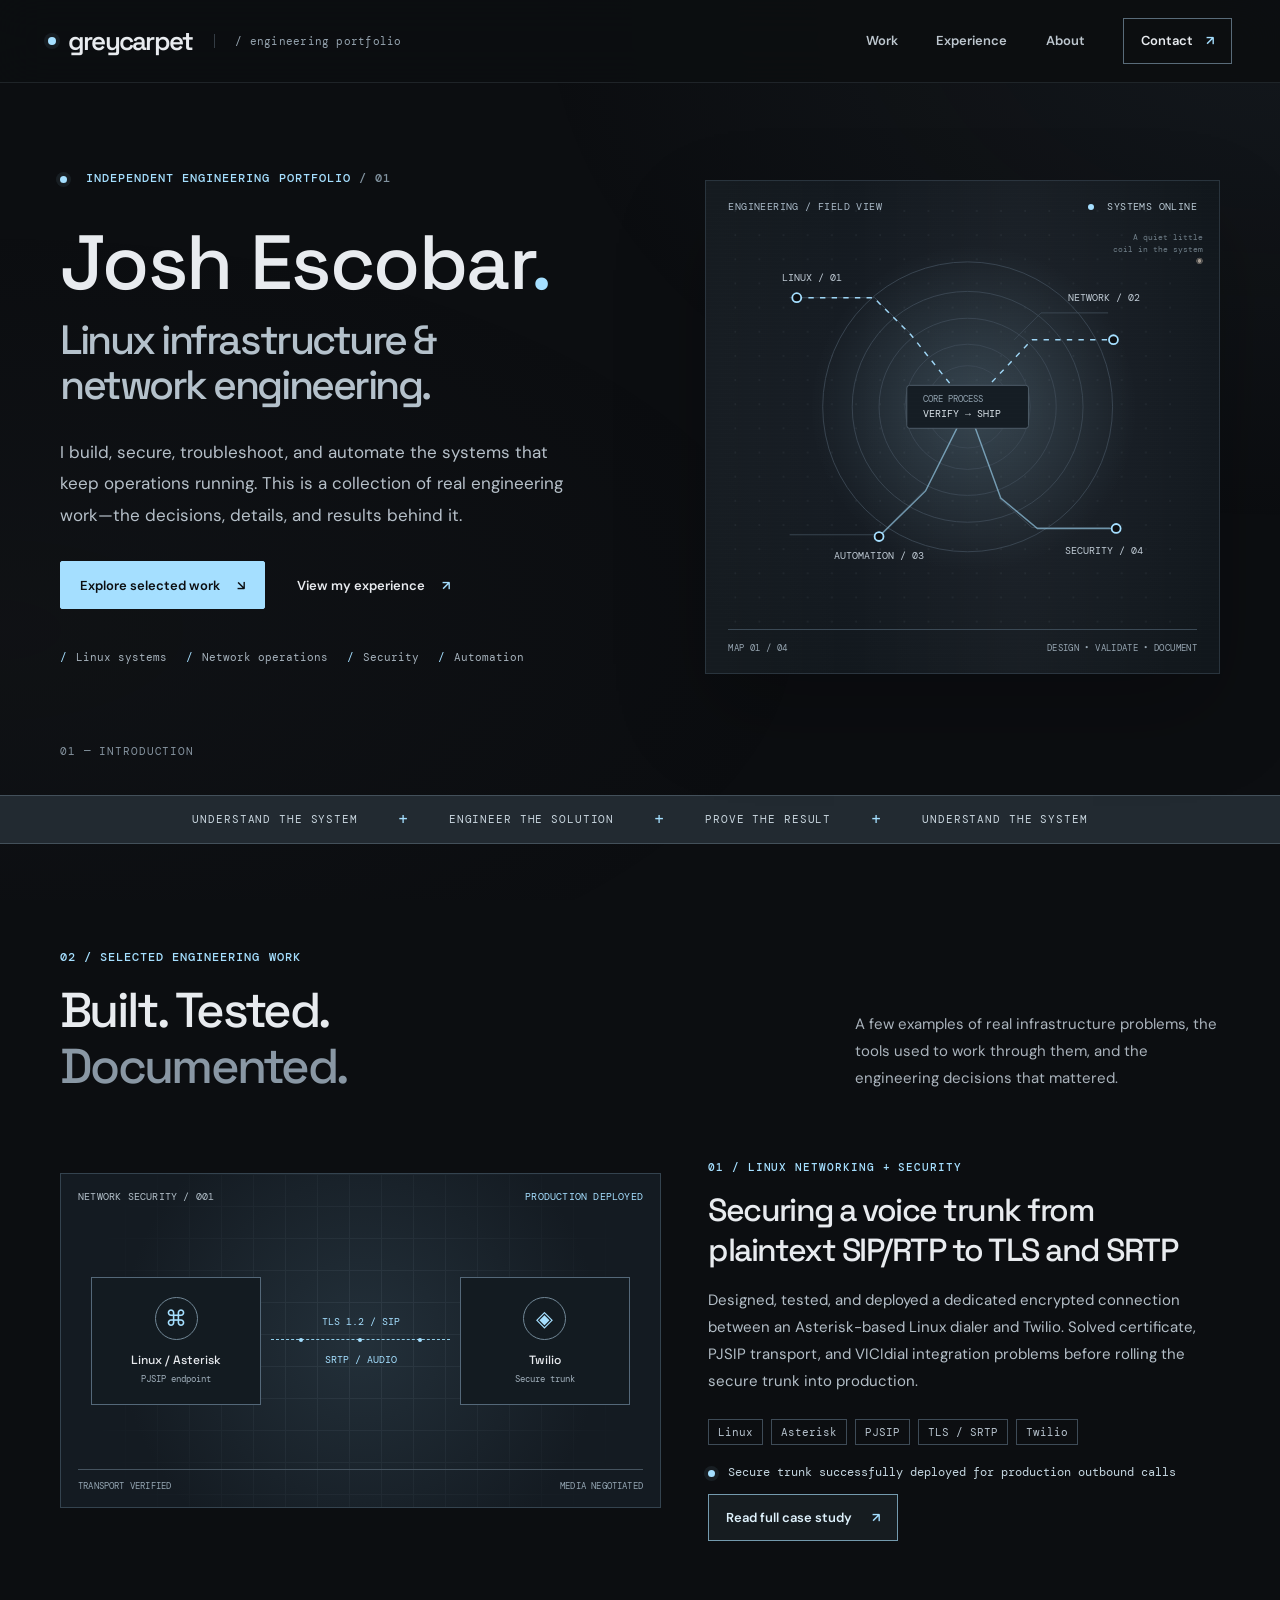
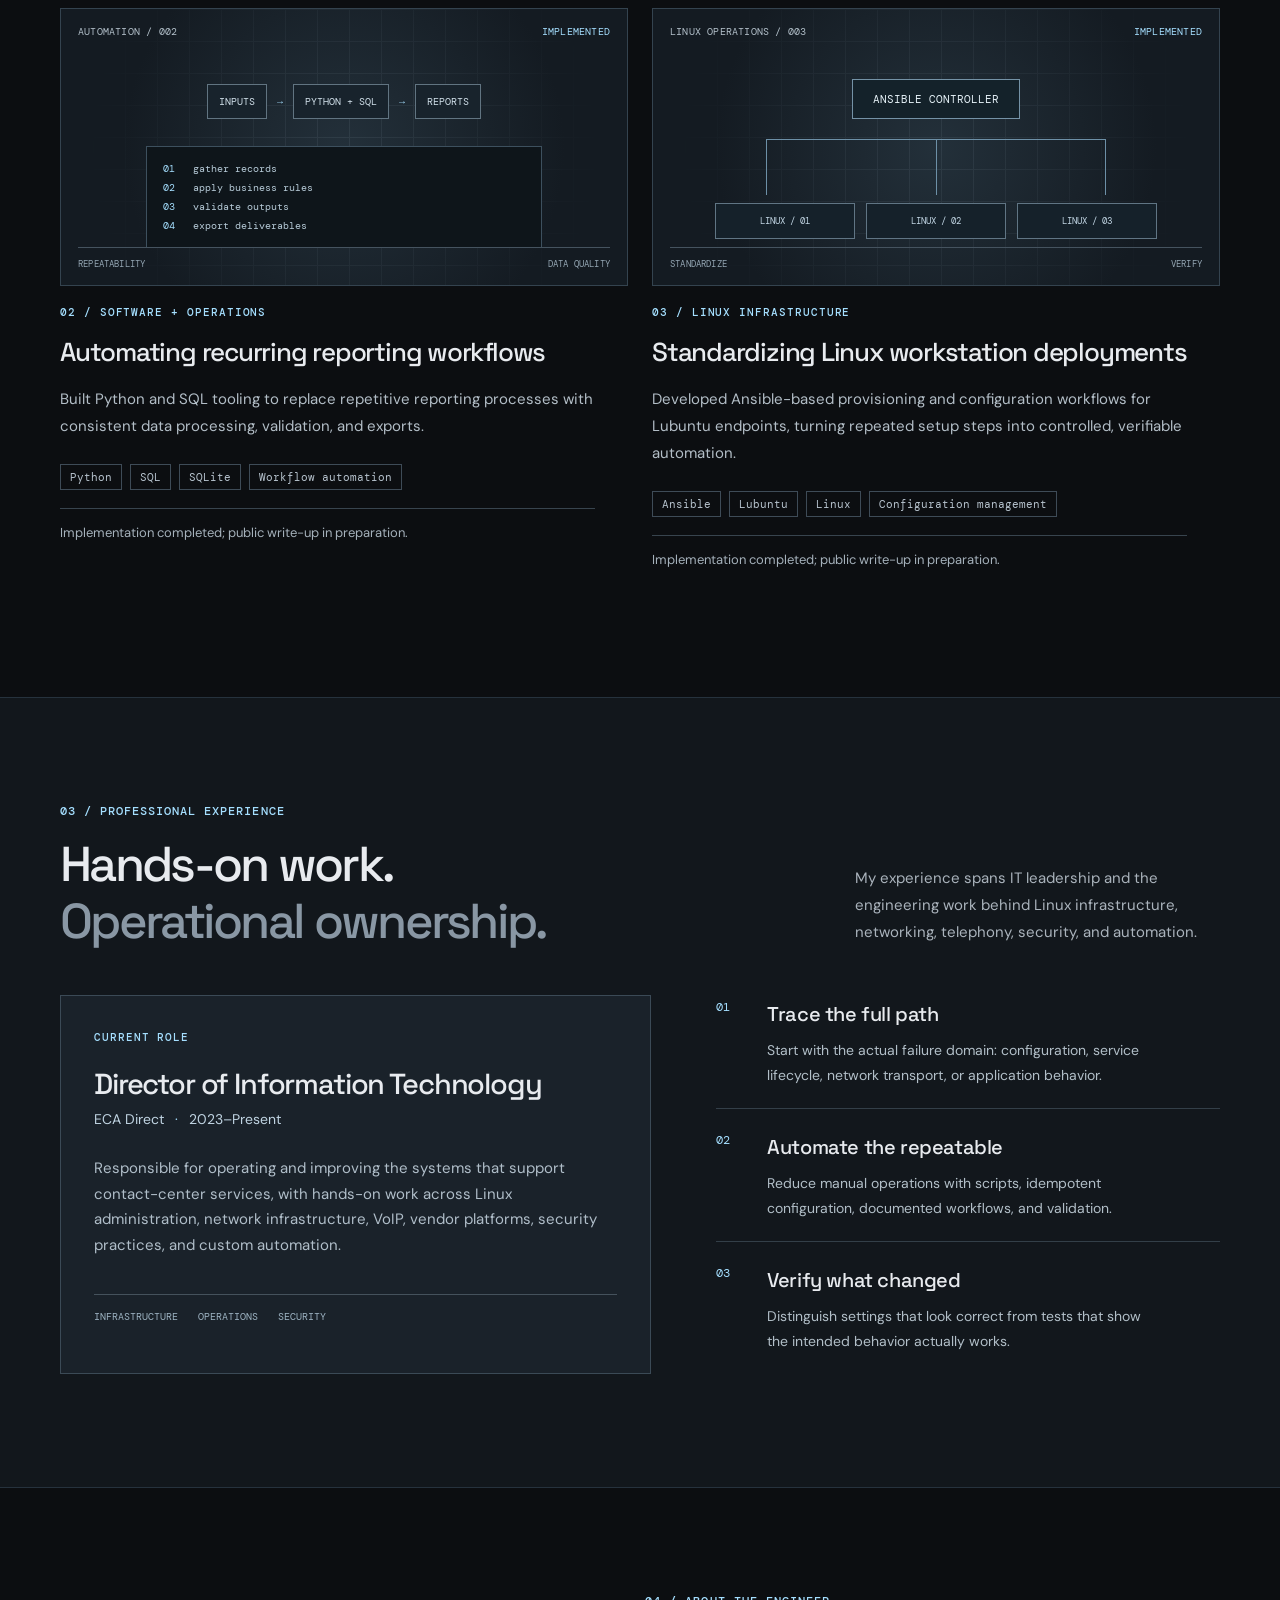
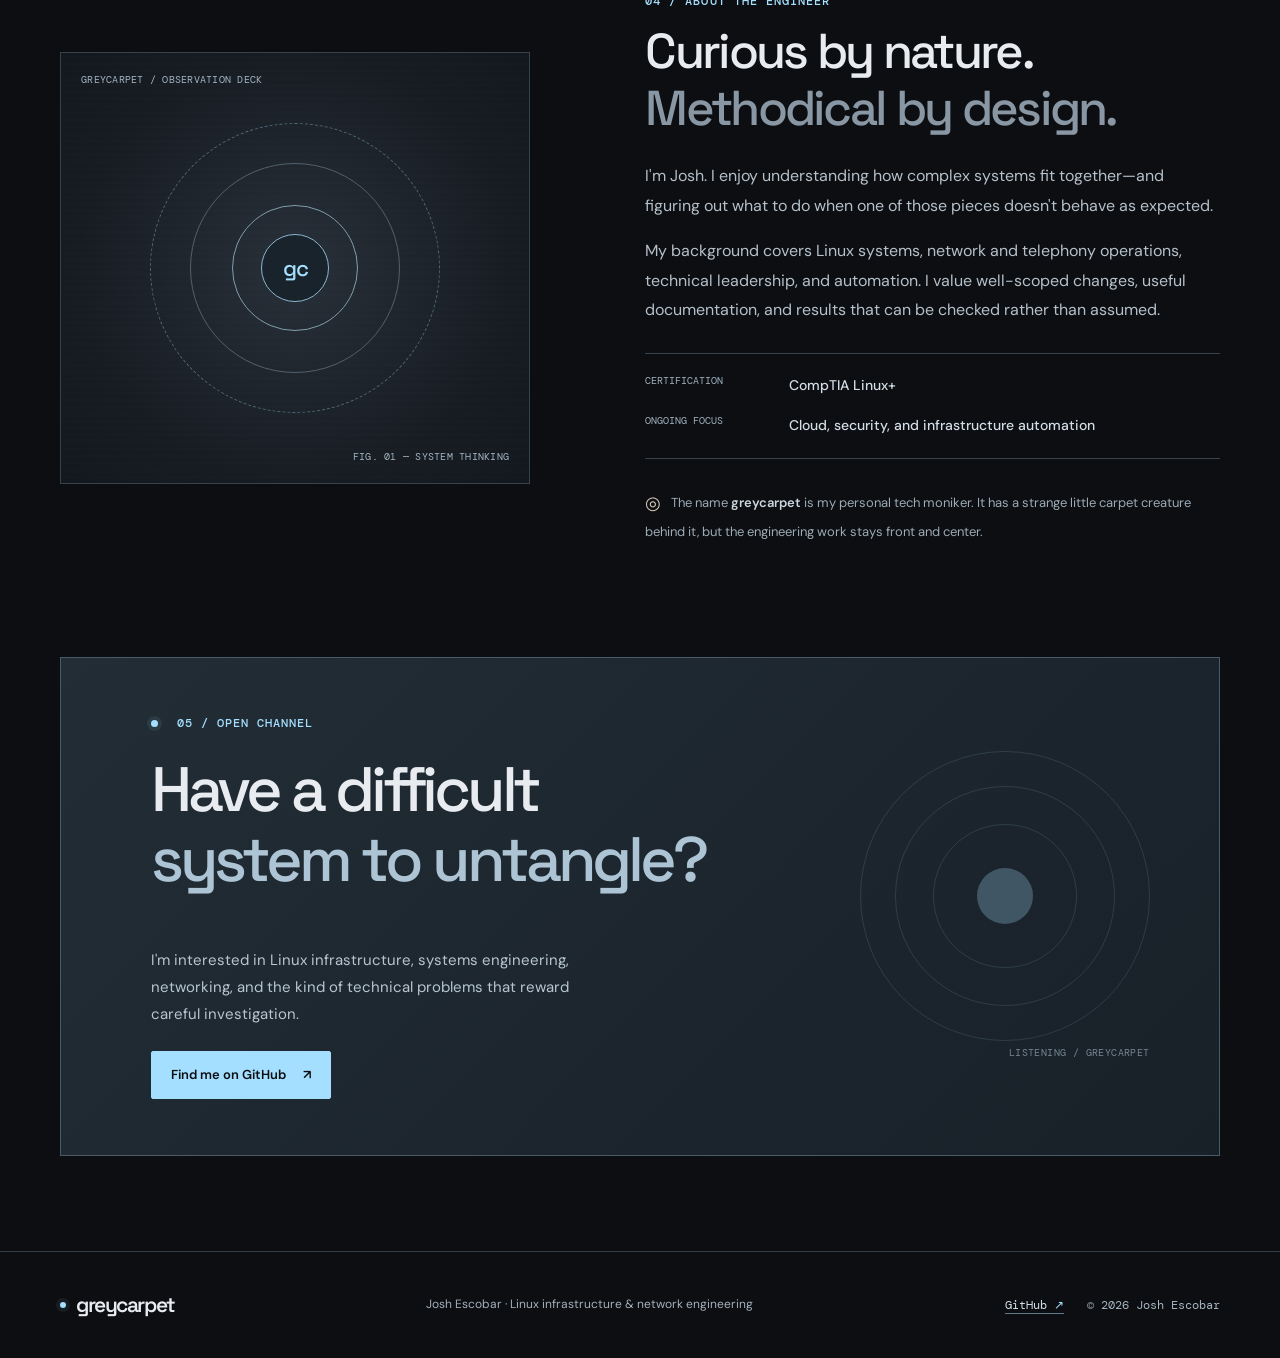
==== commit 3ca81842: "feat(work): mark Twilio secure trunk as production deployed" ====
--- a/index.html
+++ b/index.html
@@ -95,7 +95,7 @@
       <div class="project-grid">
         <article class="project-card project-featured">
           <div class="project-art trunk-art" aria-label="Diagram of a Linux Asterisk/PJSIP server connected to Twilio using secure TLS signaling and SRTP audio" role="img">
-            <div class="art-topline"><span>NETWORK SECURITY / 001</span><span>VALIDATED PILOT</span></div>
+            <div class="art-topline"><span>NETWORK SECURITY / 001</span><span>PRODUCTION DEPLOYED</span></div>
             <div class="trunk-diagram">
               <div class="endpoint"><span class="node-icon" aria-hidden="true">⌘</span><strong>Linux / Asterisk</strong><small>PJSIP endpoint</small></div>
               <div class="encrypted-link"><span>TLS 1.2 / SIP</span><div class="link-line" aria-hidden="true"><i></i><i></i><i></i></div><span>SRTP / AUDIO</span></div>
@@ -106,9 +106,9 @@
           <div class="project-copy">
             <p class="project-kind">01 / LINUX NETWORKING + SECURITY</p>
             <h3>Securing a voice trunk from plaintext SIP/RTP to TLS and SRTP</h3>
-            <p>Designed and tested a dedicated encrypted connection between an Asterisk-based Linux dialer and Twilio. Investigated certificate trust, PJSIP transport behavior, URI rewriting, and the difference between a loaded configuration and a proven secure call.</p>
+            <p>Designed, tested, and deployed a dedicated encrypted connection between an Asterisk-based Linux dialer and Twilio. Solved certificate, PJSIP transport, and VICIdial integration problems before rolling the secure trunk into production.</p>
             <div class="project-tags"><span>Linux</span><span>Asterisk</span><span>PJSIP</span><span>TLS / SRTP</span><span>Twilio</span></div>
-            <p class="project-status"><span class="status-indicator" aria-hidden="true"></span> Secure pilot verified; production migration not yet claimed</p>
+            <p class="project-status"><span class="status-indicator" aria-hidden="true"></span> Secure trunk successfully deployed for production outbound calls</p>
             <a class="project-read" href="projects/secure-voice-trunk/" aria-label="Read case study: Securing a voice trunk from plaintext SIP/RTP to TLS and SRTP">Read full case study <span aria-hidden="true">↗</span></a>
           </div>
         </article>
--- a/styles.css
+++ b/styles.css
@@ -129,6 +129,9 @@
 .project-tags span { padding:5px 9px; border:1px solid #3e4b57; color:#b7c3ce; font:11px var(--gc-font-mono); }
 .project-copy .project-status { color:#c5d7e1 !important; font:12px/1.6 var(--gc-font-mono) !important; }
 .project-copy .project-status .status-indicator { margin-right:6px; }
+.project-read { display:inline-flex; align-items:center; gap:20px; padding:12px 17px; min-height:47px; border:1px solid #749aae; background:rgba(165,223,255,.065); color:#dff2fc; font:600 13px var(--gc-font-body); transition:background .18s,border-color .18s,transform .18s; }
+.project-read span { color:var(--gc-accent); }
+.project-read:hover { background:rgba(165,223,255,.14); border-color:var(--gc-accent); transform:translateY(-1px); }
 .project-copy .project-availability { margin-top: 12px; padding-top:12px; border-top:1px solid #38444e; color:#a5b1bb !important; font-size:13px !important; }
 .automation-pipeline { position:absolute; z-index:2; top:75px; display:flex; gap:10px; align-items:center; white-space:nowrap; font:10px var(--gc-font-mono); color:#d1e0ea; }
 .automation-pipeline span { border:1px solid #617481; background:#18232c; padding:10px 11px; }
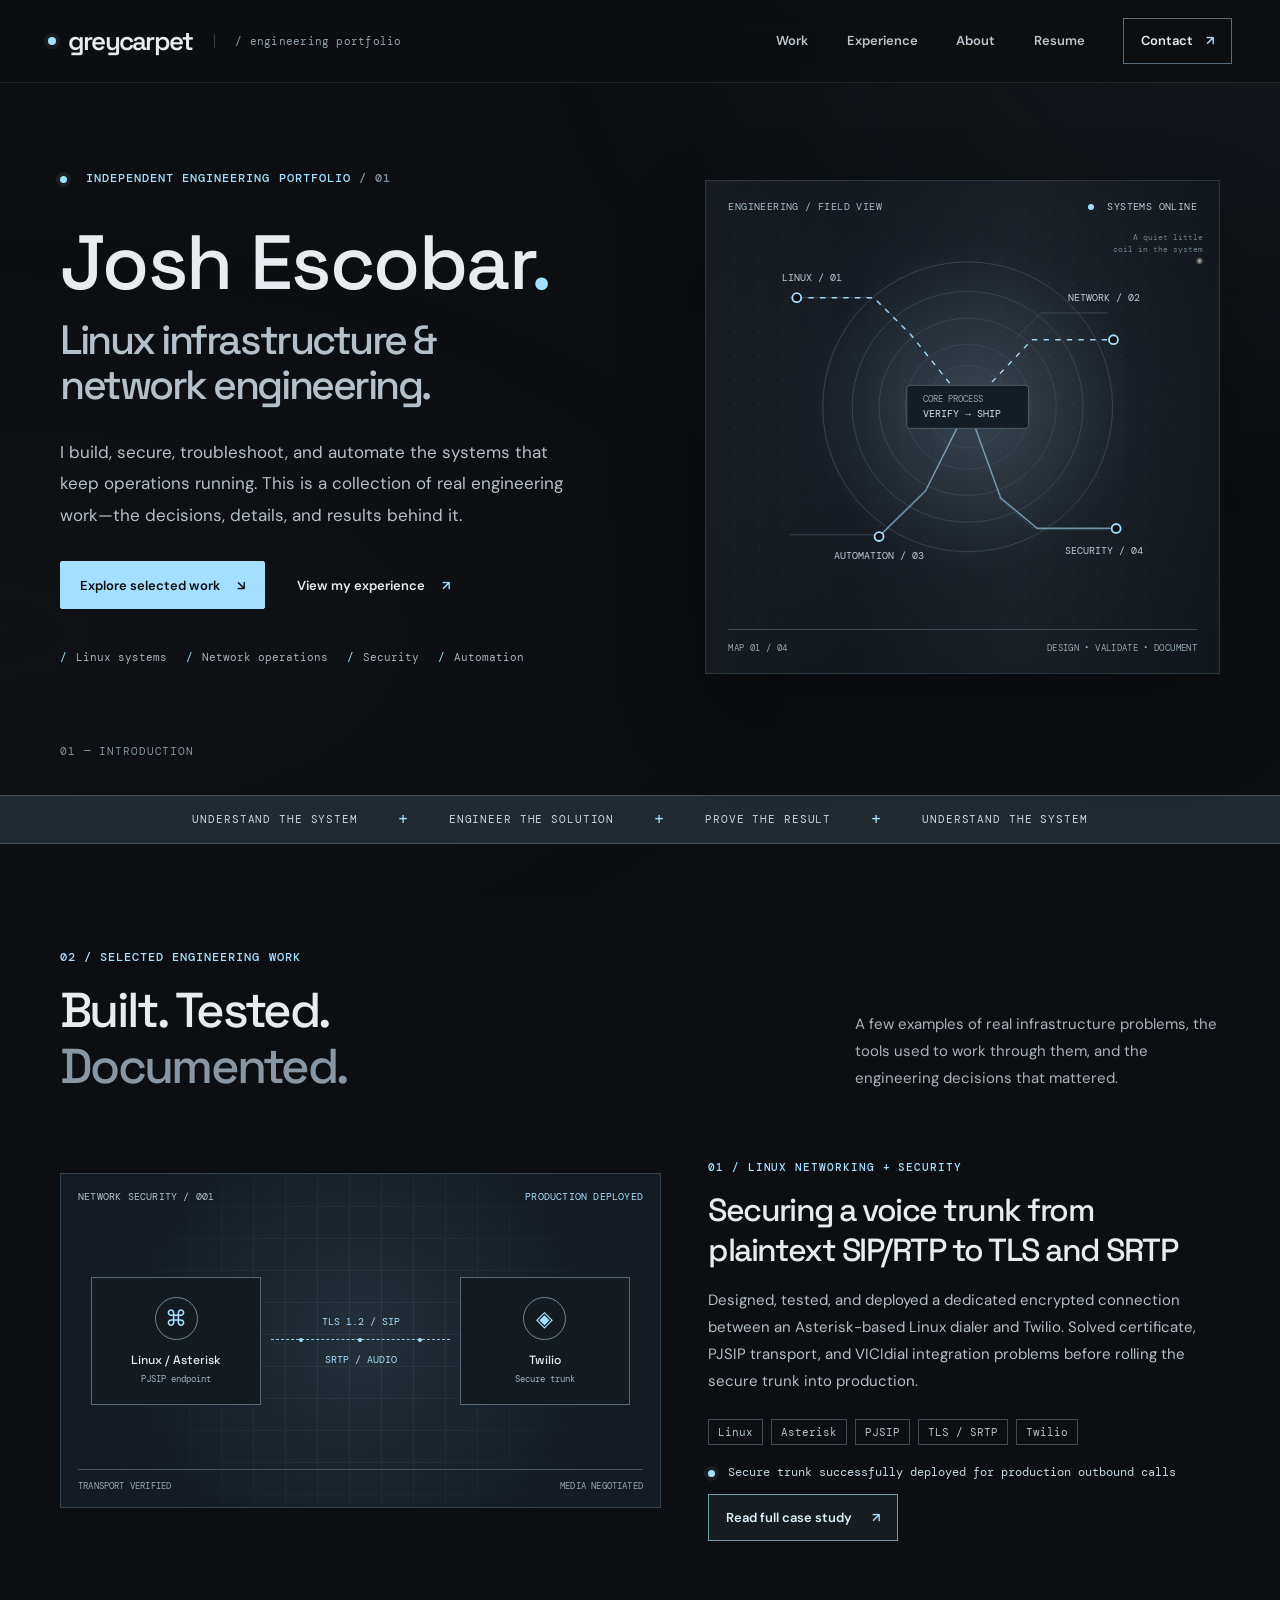
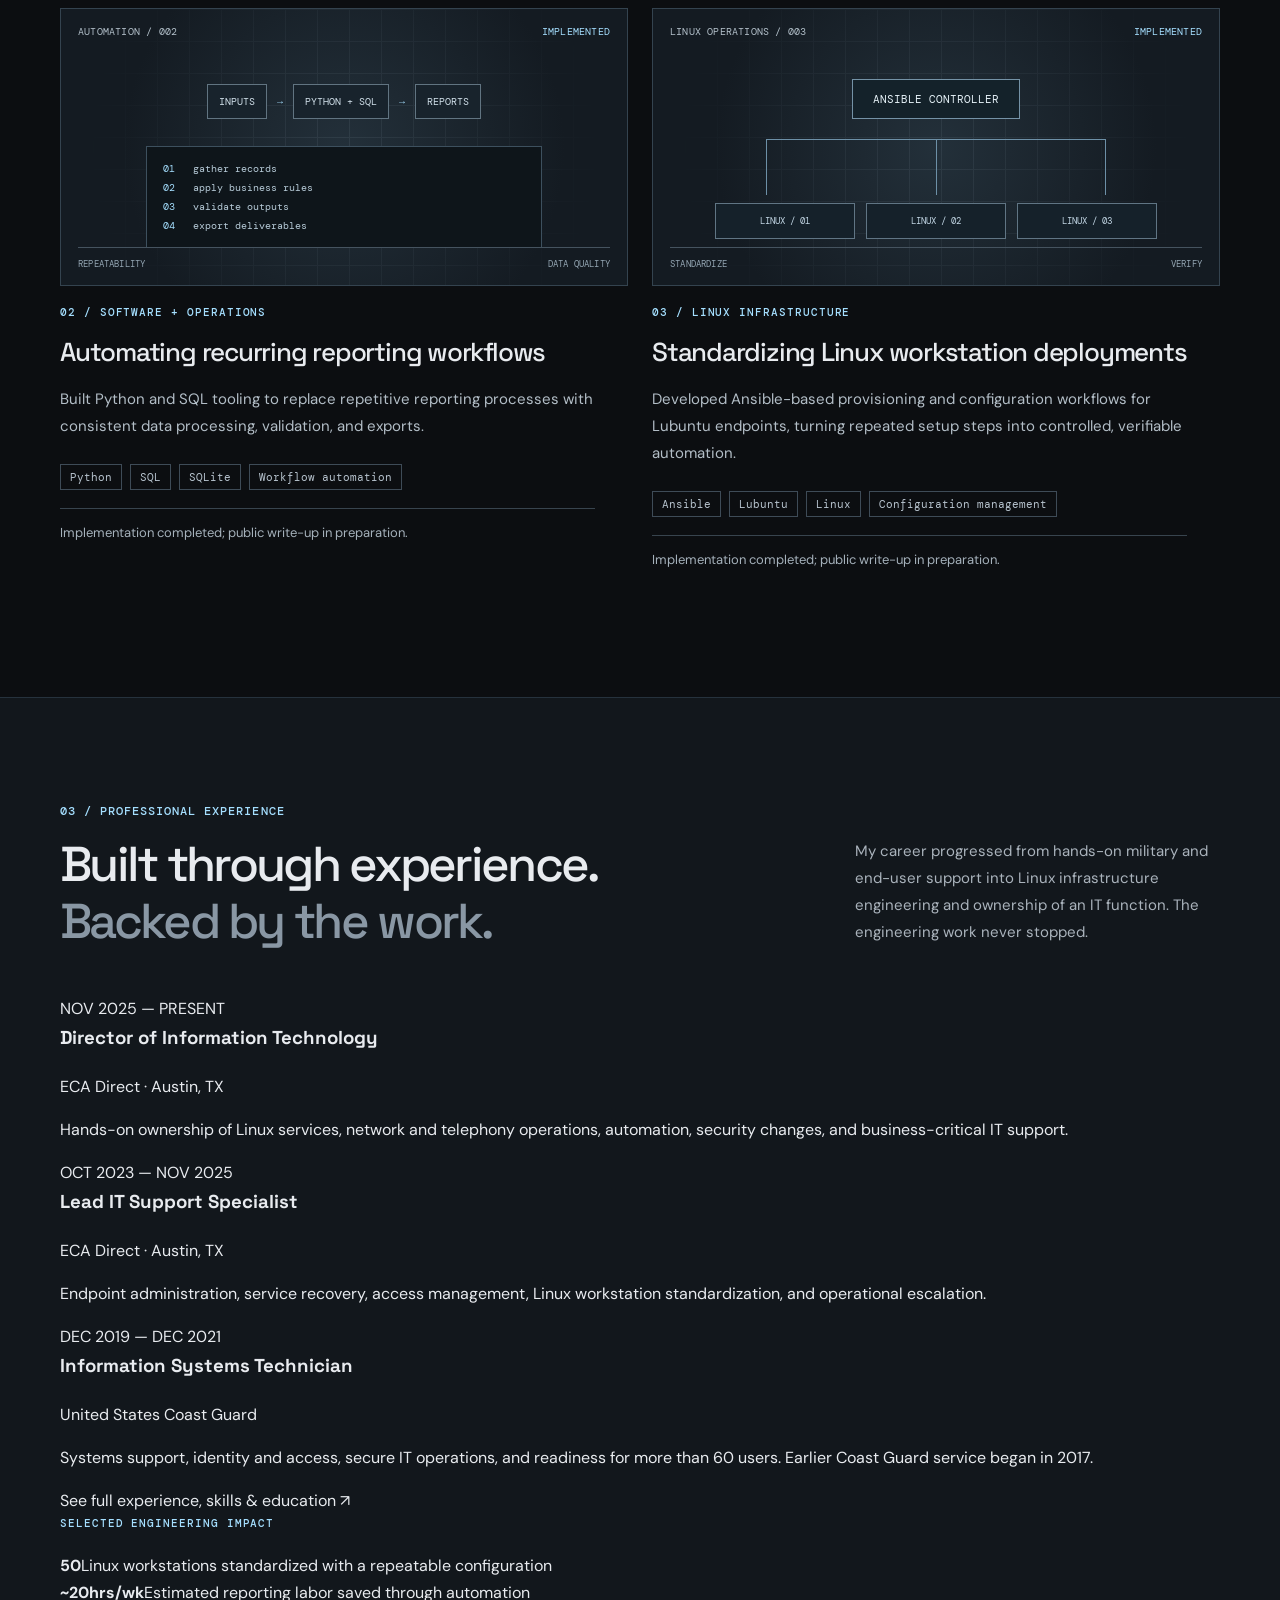
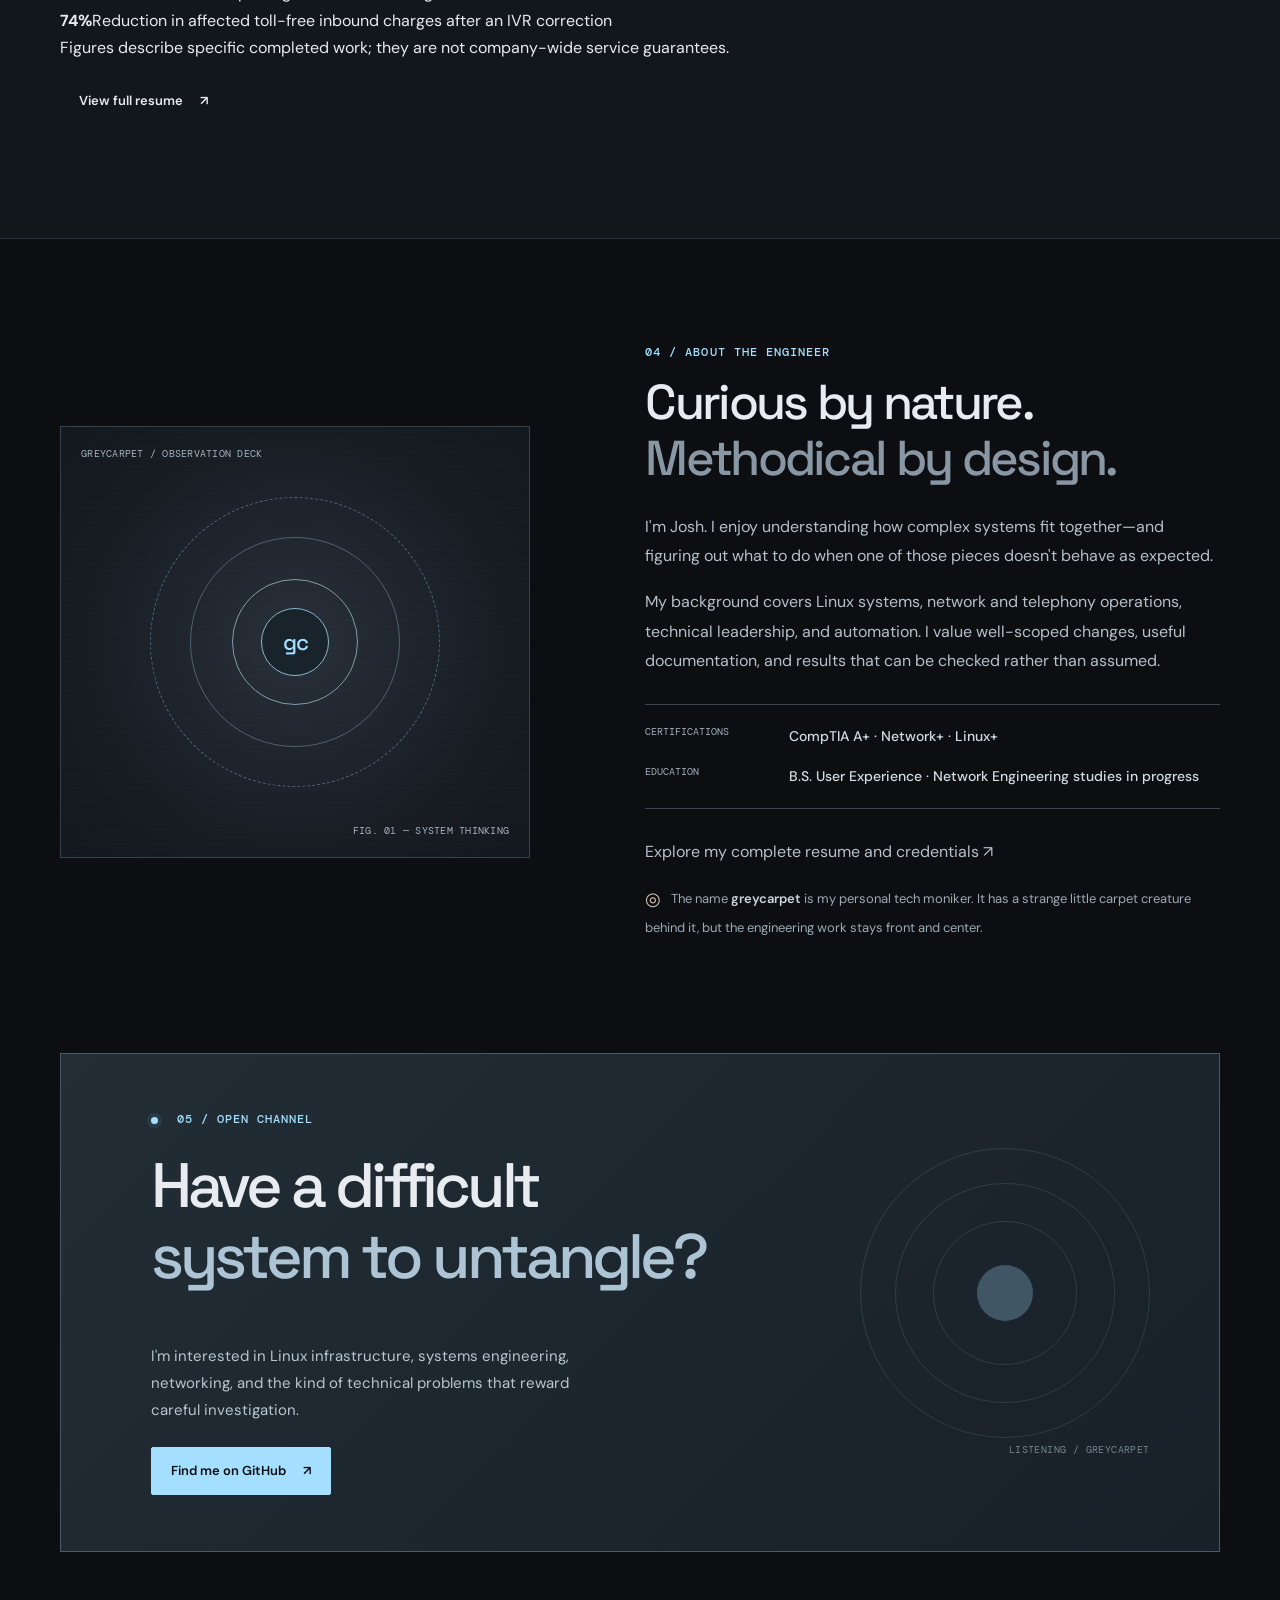
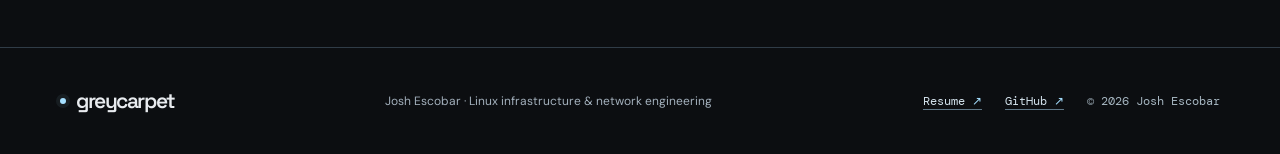
==== commit 02182bad: "feat(home): add career timeline, scoped impact and resume navigation" ====
--- a/index.html
+++ b/index.html
@@ -29,6 +29,7 @@
         <a href="#work">Work</a>
         <a href="#experience">Experience</a>
         <a href="#about">About</a>
+        <a href="resume/">Resume</a>
         <a class="nav-contact" href="#contact">Contact <span aria-hidden="true">↗</span></a>
       </nav>
     </div>
@@ -151,27 +152,44 @@
     <section class="section experience-section" id="experience" aria-labelledby="experience-title">
       <div class="wrap">
         <div class="section-heading">
-          <div><p class="eyebrow">03 / PROFESSIONAL EXPERIENCE</p><h2 id="experience-title">Hands-on work.<br><span class="muted">Operational ownership.</span></h2></div>
-          <p class="section-lead">My experience spans IT leadership and the engineering work behind Linux infrastructure, networking, telephony, security, and automation.</p>
-        </div>
-        <div class="experience-layout">
-          <div class="experience-card">
-            <p class="overline">CURRENT ROLE</p>
-            <h3>Director of Information Technology</h3>
-            <p class="experience-company">ECA Direct <span>·</span> 2023–Present</p>
-            <p>Responsible for operating and improving the systems that support contact-center services, with hands-on work across Linux administration, network infrastructure, VoIP, vendor platforms, security practices, and custom automation.</p>
-            <div class="experience-foot"><span>INFRASTRUCTURE</span><span>OPERATIONS</span><span>SECURITY</span></div>
-          </div>
-          <div class="practice-list">
-            <div><span class="practice-number">01</span><h3>Trace the full path</h3><p>Start with the actual failure domain: configuration, service lifecycle, network transport, or application behavior.</p></div>
-            <div><span class="practice-number">02</span><h3>Automate the repeatable</h3><p>Reduce manual operations with scripts, idempotent configuration, documented workflows, and validation.</p></div>
-            <div><span class="practice-number">03</span><h3>Verify what changed</h3><p>Distinguish settings that look correct from tests that show the intended behavior actually works.</p></div>
-          </div>
-        </div>
-      </div>
-    </section>
-
-    <section class="section wrap about-section" id="about" aria-labelledby="about-title">
+          <div><p class="eyebrow">03 / PROFESSIONAL EXPERIENCE</p><h2 id="experience-title">Built through experience.<br><span class="muted">Backed by the work.</span></h2></div>
+          <p class="section-lead">My career progressed from hands-on military and end-user support into Linux infrastructure engineering and ownership of an IT function. The engineering work never stopped.</p>
+        </div>
+        <div class="career-layout">
+          <div class="career-timeline">
+            <article class="career-item">
+              <div class="career-date">NOV 2025 — PRESENT</div>
+              <h3>Director of Information Technology</h3>
+              <p class="career-place">ECA Direct · Austin, TX</p>
+              <p>Hands-on ownership of Linux services, network and telephony operations, automation, security changes, and business-critical IT support.</p>
+            </article>
+            <article class="career-item">
+              <div class="career-date">OCT 2023 — NOV 2025</div>
+              <h3>Lead IT Support Specialist</h3>
+              <p class="career-place">ECA Direct · Austin, TX</p>
+              <p>Endpoint administration, service recovery, access management, Linux workstation standardization, and operational escalation.</p>
+            </article>
+            <article class="career-item">
+              <div class="career-date">DEC 2019 — DEC 2021</div>
+              <h3>Information Systems Technician</h3>
+              <p class="career-place">United States Coast Guard</p>
+              <p>Systems support, identity and access, secure IT operations, and readiness for more than 60 users. Earlier Coast Guard service began in 2017.</p>
+            </article>
+            <a class="career-resume-link" href="resume/">See full experience, skills &amp; education <span aria-hidden="true">↗</span></a>
+          </div>
+          <div class="career-aside">
+            <p class="overline">SELECTED ENGINEERING IMPACT</p>
+            <div class="career-measure"><strong>50</strong><span>Linux workstations standardized with a repeatable configuration</span></div>
+            <div class="career-measure"><strong>~20<span class="career-unit">hrs/wk</span></strong><span>Estimated reporting labor saved through automation</span></div>
+            <div class="career-measure"><strong>74%</strong><span>Reduction in affected toll-free inbound charges after an IVR correction</span></div>
+            <p class="career-footnote">Figures describe specific completed work; they are not company-wide service guarantees.</p>
+            <a class="button career-button" href="resume/">View full resume <span aria-hidden="true">↗</span></a>
+          </div>
+        </div>
+      </div>
+    </section>
+
+        <section class="section wrap about-section" id="about" aria-labelledby="about-title">
       <div class="about-visual" aria-hidden="true">
         <div class="about-orbits"><div class="orbit orbit-1"></div><div class="orbit orbit-2"></div><div class="orbit orbit-3"></div><div class="orbit-center">gc</div></div>
         <span class="about-visual-label">GREYCARPET / OBSERVATION DECK</span>
@@ -182,7 +200,8 @@
         <h2 id="about-title">Curious by nature.<br><span class="muted">Methodical by design.</span></h2>
         <p>I'm Josh. I enjoy understanding how complex systems fit together—and figuring out what to do when one of those pieces doesn't behave as expected.</p>
         <p>My background covers Linux systems, network and telephony operations, technical leadership, and automation. I value well-scoped changes, useful documentation, and results that can be checked rather than assumed.</p>
-        <div class="credentials"><div><span>CERTIFICATION</span><strong>CompTIA Linux+</strong></div><div><span>ONGOING FOCUS</span><strong>Cloud, security, and infrastructure automation</strong></div></div>
+        <div class="credentials"><div><span>CERTIFICATIONS</span><strong>CompTIA A+ · Network+ · Linux+</strong></div><div><span>EDUCATION</span><strong>B.S. User Experience · Network Engineering studies in progress</strong></div></div>
+        <p><a class="about-resume-link" href="resume/">Explore my complete resume and credentials <span aria-hidden="true">↗</span></a></p>
         <p class="mascot-aside"><span class="coiled-mark" aria-hidden="true">◎</span> The name <strong>greycarpet</strong> is my personal tech moniker. It has a strange little carpet creature behind it, but the engineering work stays front and center.</p>
       </div>
     </section>
@@ -204,7 +223,7 @@
     <div class="wrap footer-inner">
       <a class="brand" href="#home" aria-label="greycarpet, return to top">greycarpet</a>
       <span class="footer-descriptor">Josh Escobar · Linux infrastructure &amp; network engineering</span>
-      <div class="footer-end"><a href="https://github.com/greycarpet" target="_blank" rel="noopener noreferrer">GitHub <span aria-hidden="true">↗</span></a><span>© <span id="year">2026</span> Josh Escobar</span></div>
+      <div class="footer-end"><a href="resume/">Resume <span aria-hidden="true">↗</span></a><a href="https://github.com/greycarpet" target="_blank" rel="noopener noreferrer">GitHub <span aria-hidden="true">↗</span></a><span>© <span id="year">2026</span> Josh Escobar</span></div>
     </div>
   </footer>
 </body>
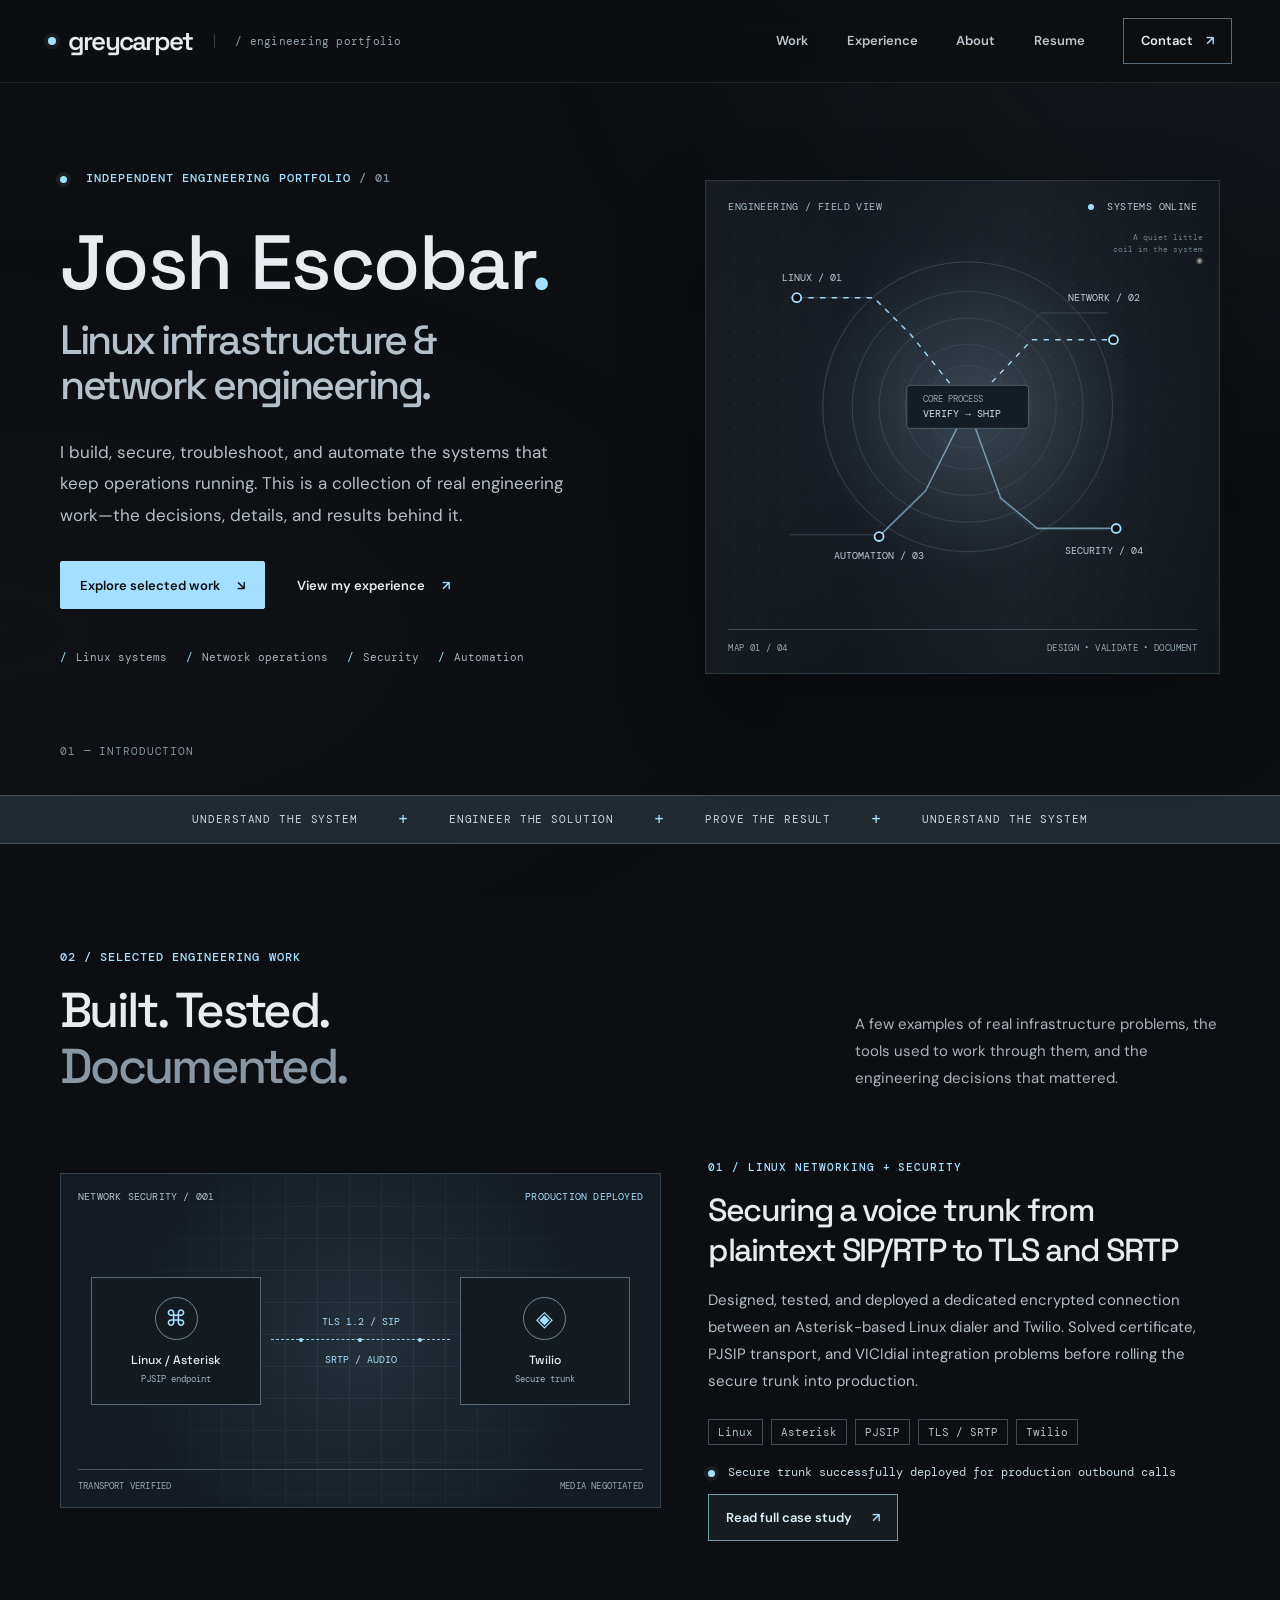
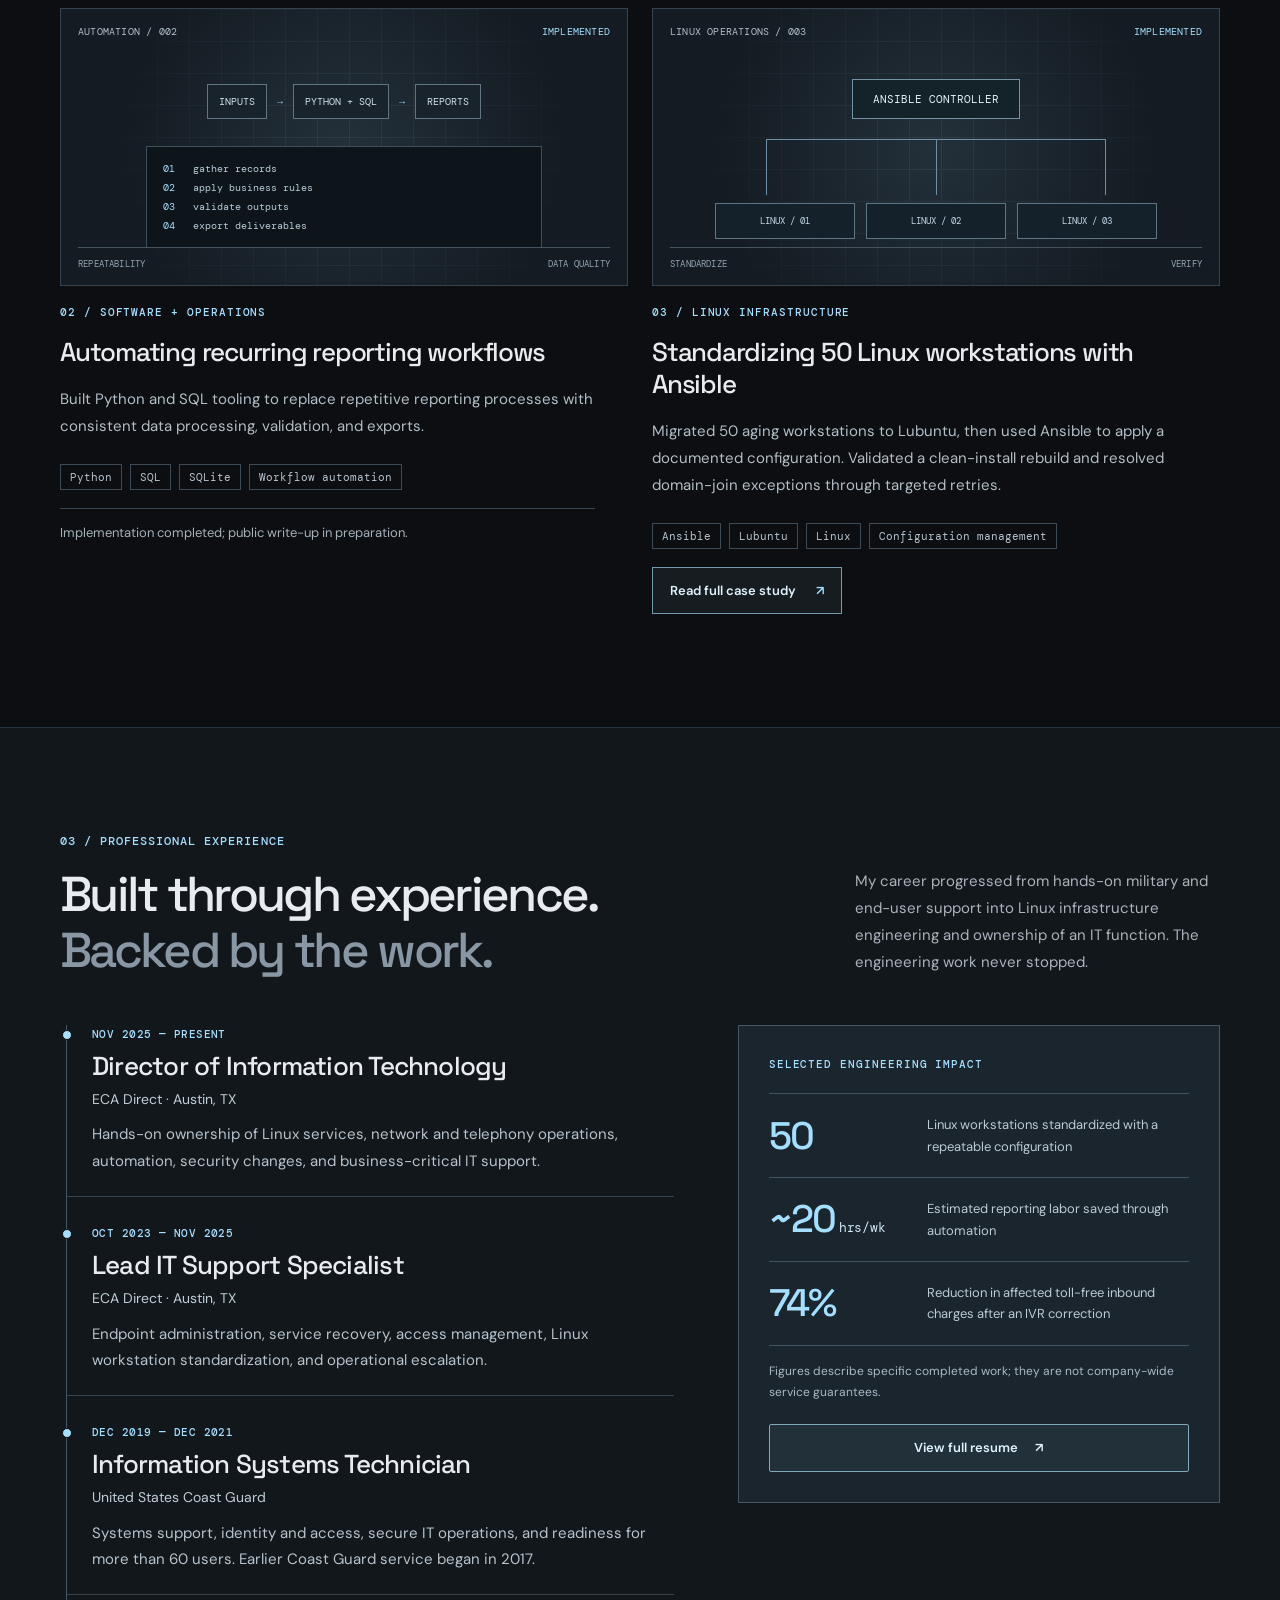
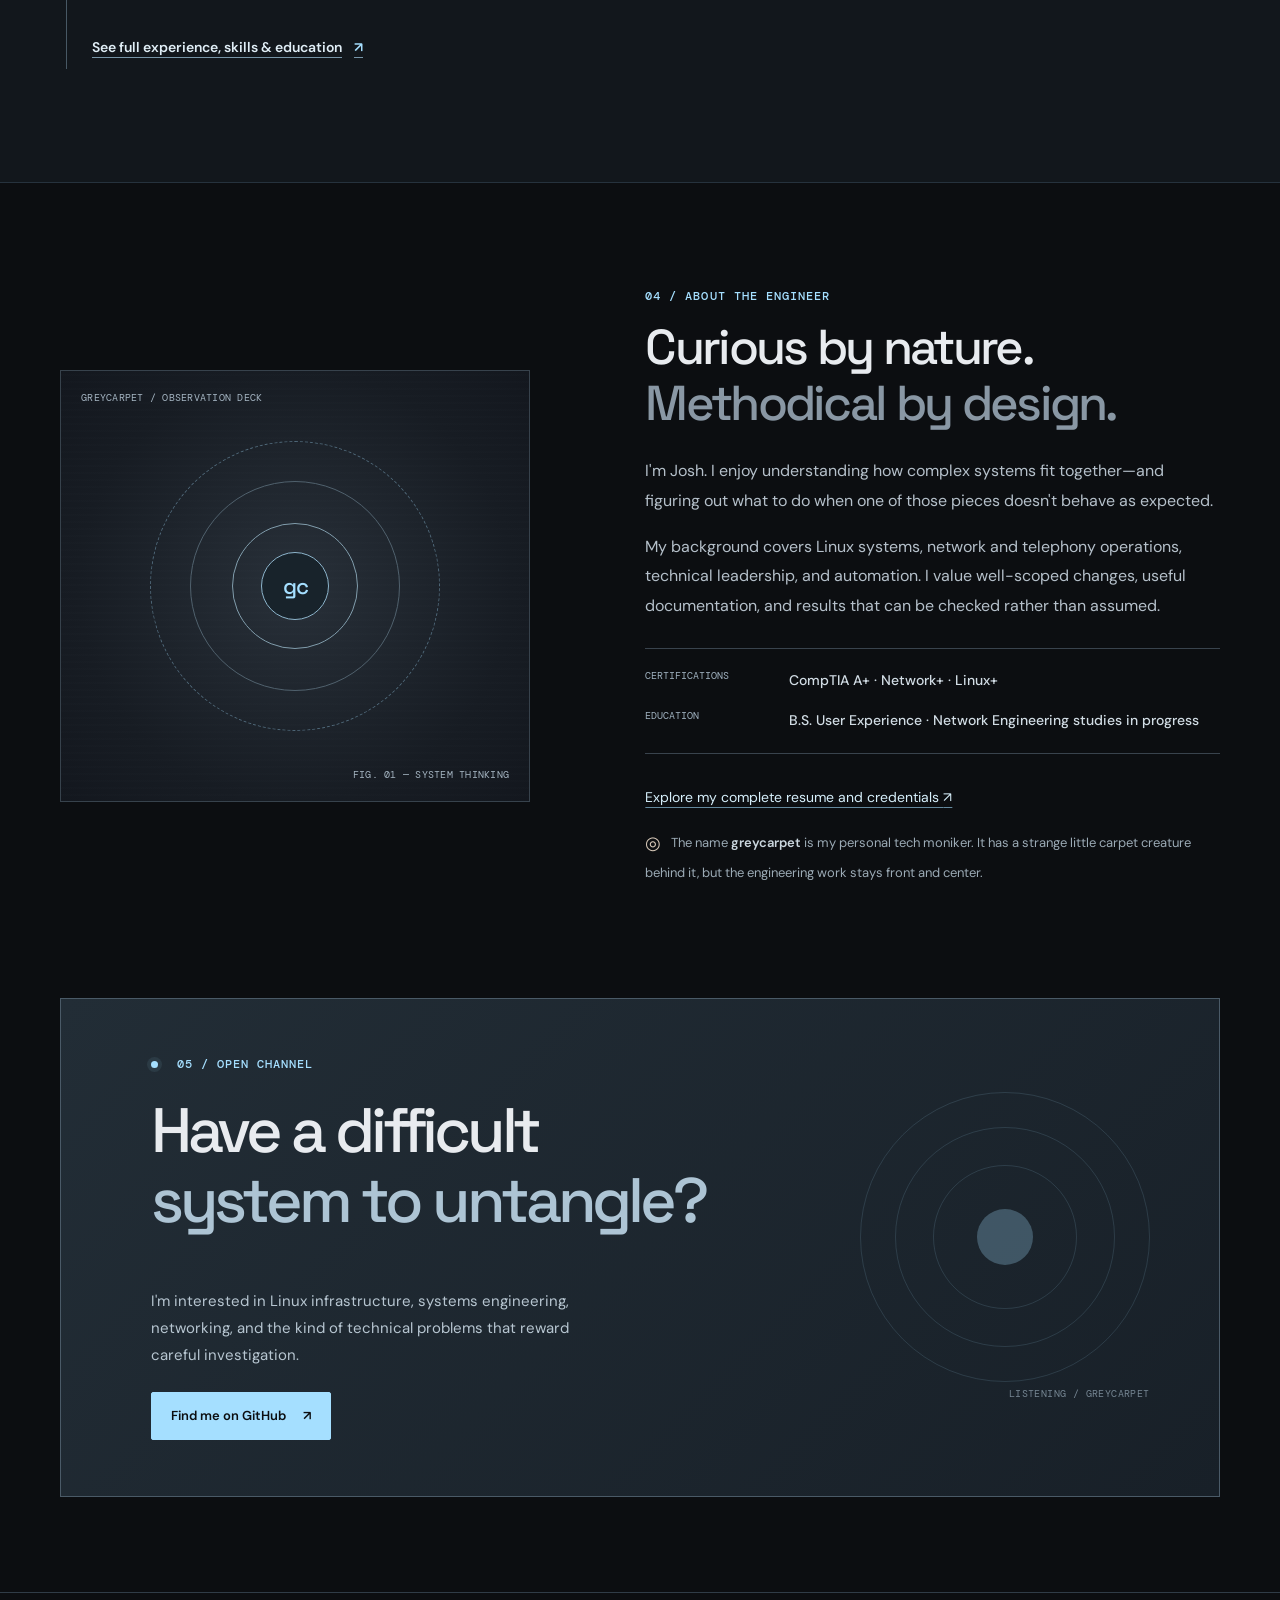
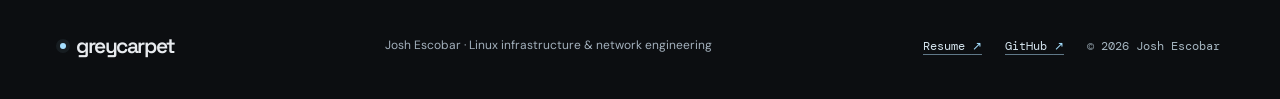
==== commit cb65b26c: "feat(work): link the Ansible workstation card to its full case study" ====
--- a/index.html
+++ b/index.html
@@ -140,10 +140,10 @@
           </div>
           <div class="project-copy">
             <p class="project-kind">03 / LINUX INFRASTRUCTURE</p>
-            <h3>Standardizing Linux workstation deployments</h3>
-            <p>Developed Ansible-based provisioning and configuration workflows for Lubuntu endpoints, turning repeated setup steps into controlled, verifiable automation.</p>
+            <h3>Standardizing 50 Linux workstations with Ansible</h3>
+            <p>Migrated 50 aging workstations to Lubuntu, then used Ansible to apply a documented configuration. Validated a clean-install rebuild and resolved domain-join exceptions through targeted retries.</p>
             <div class="project-tags"><span>Ansible</span><span>Lubuntu</span><span>Linux</span><span>Configuration management</span></div>
-            <p class="project-availability">Implementation completed; public write-up in preparation.</p>
+            <a class="project-read" href="projects/ansible-linux-deployment/" aria-label="Read case study: Standardizing 50 Linux workstations with Ansible">Read full case study <span aria-hidden="true">↗</span></a>
           </div>
         </article>
       </div>
--- a/styles.css
+++ b/styles.css
@@ -311,3 +311,39 @@
 @media (prefers-reduced-motion: reduce) {
   *,*::before,*::after { scroll-behavior:auto !important; animation-duration:.01ms !important; animation-iteration-count:1 !important; transition-duration:.01ms !important; }
 }
+
+
+/* Homepage career timeline — complements the approved Nocturnal Lab tokens */
+.career-layout { display:grid; grid-template-columns: 1.12fr .88fr; gap: clamp(30px,5vw,80px); align-items:start; }
+.career-timeline { border-left:1px solid #475864; margin-left:6px; }
+.career-item { position:relative; margin:0 0 27px; padding:2px 0 22px 25px; border-bottom:1px solid #35434e; }
+.career-item::before { position:absolute; content:""; top:5px; left:-5px; width:8px; height:8px; background:var(--gc-accent); border:1px solid var(--gc-bg); border-radius:50%; }
+.career-date { font:500 11px var(--gc-font-mono); color:var(--gc-accent); letter-spacing:.04em; }
+.career-item h3 { margin:10px 0 5px; font:500 clamp(20px,2.3vw,26px)/1.23 var(--gc-font-display); letter-spacing:-.03em; }
+.career-place { color:#bfced7; font-size:14px; margin:0 0 10px; }
+.career-item>p:last-child { color:#b6c3cc; font-size:15px; line-height:1.75; margin:0; }
+.career-resume-link { display:inline-flex; gap:12px; margin:3px 0 0 25px; min-height:44px; align-items:center; text-decoration:underline; text-decoration-color:#7795a7; text-underline-offset:5px; color:#e0eef6; font-size:14px; font-weight:600; }
+.career-resume-link span { color:var(--gc-accent); }
+.career-resume-link:hover { text-decoration-color:var(--gc-accent); }
+.career-aside { border:1px solid #475764; background:#1a252e; padding:30px; }
+.career-aside .overline { margin:0 0 20px; }
+.career-measure { display:grid; grid-template-columns:140px 1fr; gap:18px; align-items:center; padding:20px 0; border-top:1px solid #425362; }
+.career-measure strong { font:500 clamp(29px,3vw,39px)/1.1 var(--gc-font-display); color:var(--gc-accent); letter-spacing:-.05em; white-space:nowrap; }
+.career-measure .career-unit { padding-left:4px; font:400 13px var(--gc-font-mono); letter-spacing:-.02em; color:#cee8f4; }
+.career-measure>span { color:#bbcad4; font-size:13px; line-height:1.65; }
+.career-footnote { border-top:1px solid #425362; padding-top:15px; margin:0 0 21px; color:#aabac6; font-size:12px; line-height:1.75; }
+.career-button { width:100%; border:1px solid #80aabd; color:#e0f4ff; background:rgba(165,223,255,.06); }
+.career-button:hover { background:rgba(165,223,255,.14); }
+.about-resume-link { color:#d6effb; text-decoration:underline; text-decoration-color:#64899e; text-underline-offset:5px; font-size:14px; }
+.about-resume-link:hover { text-decoration-color:var(--gc-accent); }
+
+@media (max-width:900px) {
+  .career-layout { gap:25px; grid-template-columns:1fr; }
+  .career-aside { max-width:640px; }
+}
+@media (max-width:620px) {
+  .career-aside { padding:21px; }
+  .career-measure { grid-template-columns:110px 1fr; gap:11px; }
+  .career-measure strong { font-size:31px; }
+  .career-item h3 { font-size:23px; }
+}
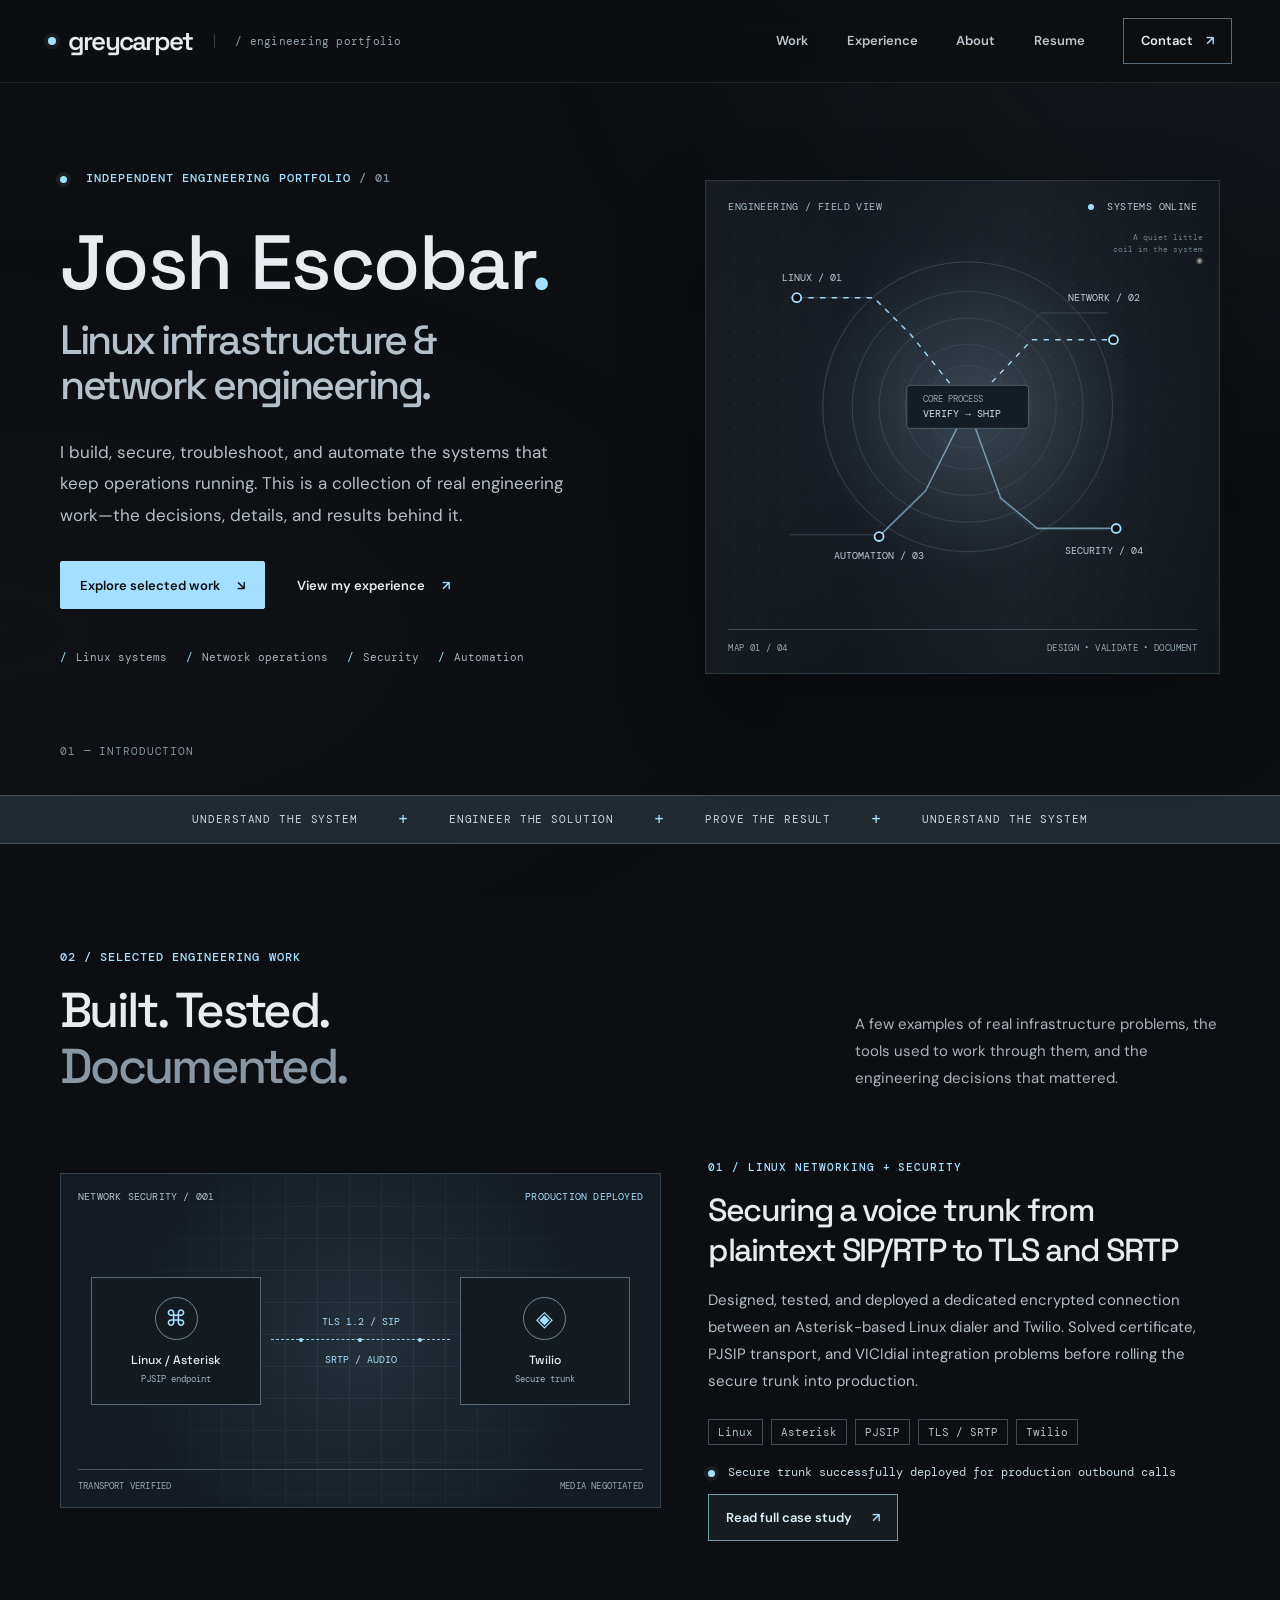
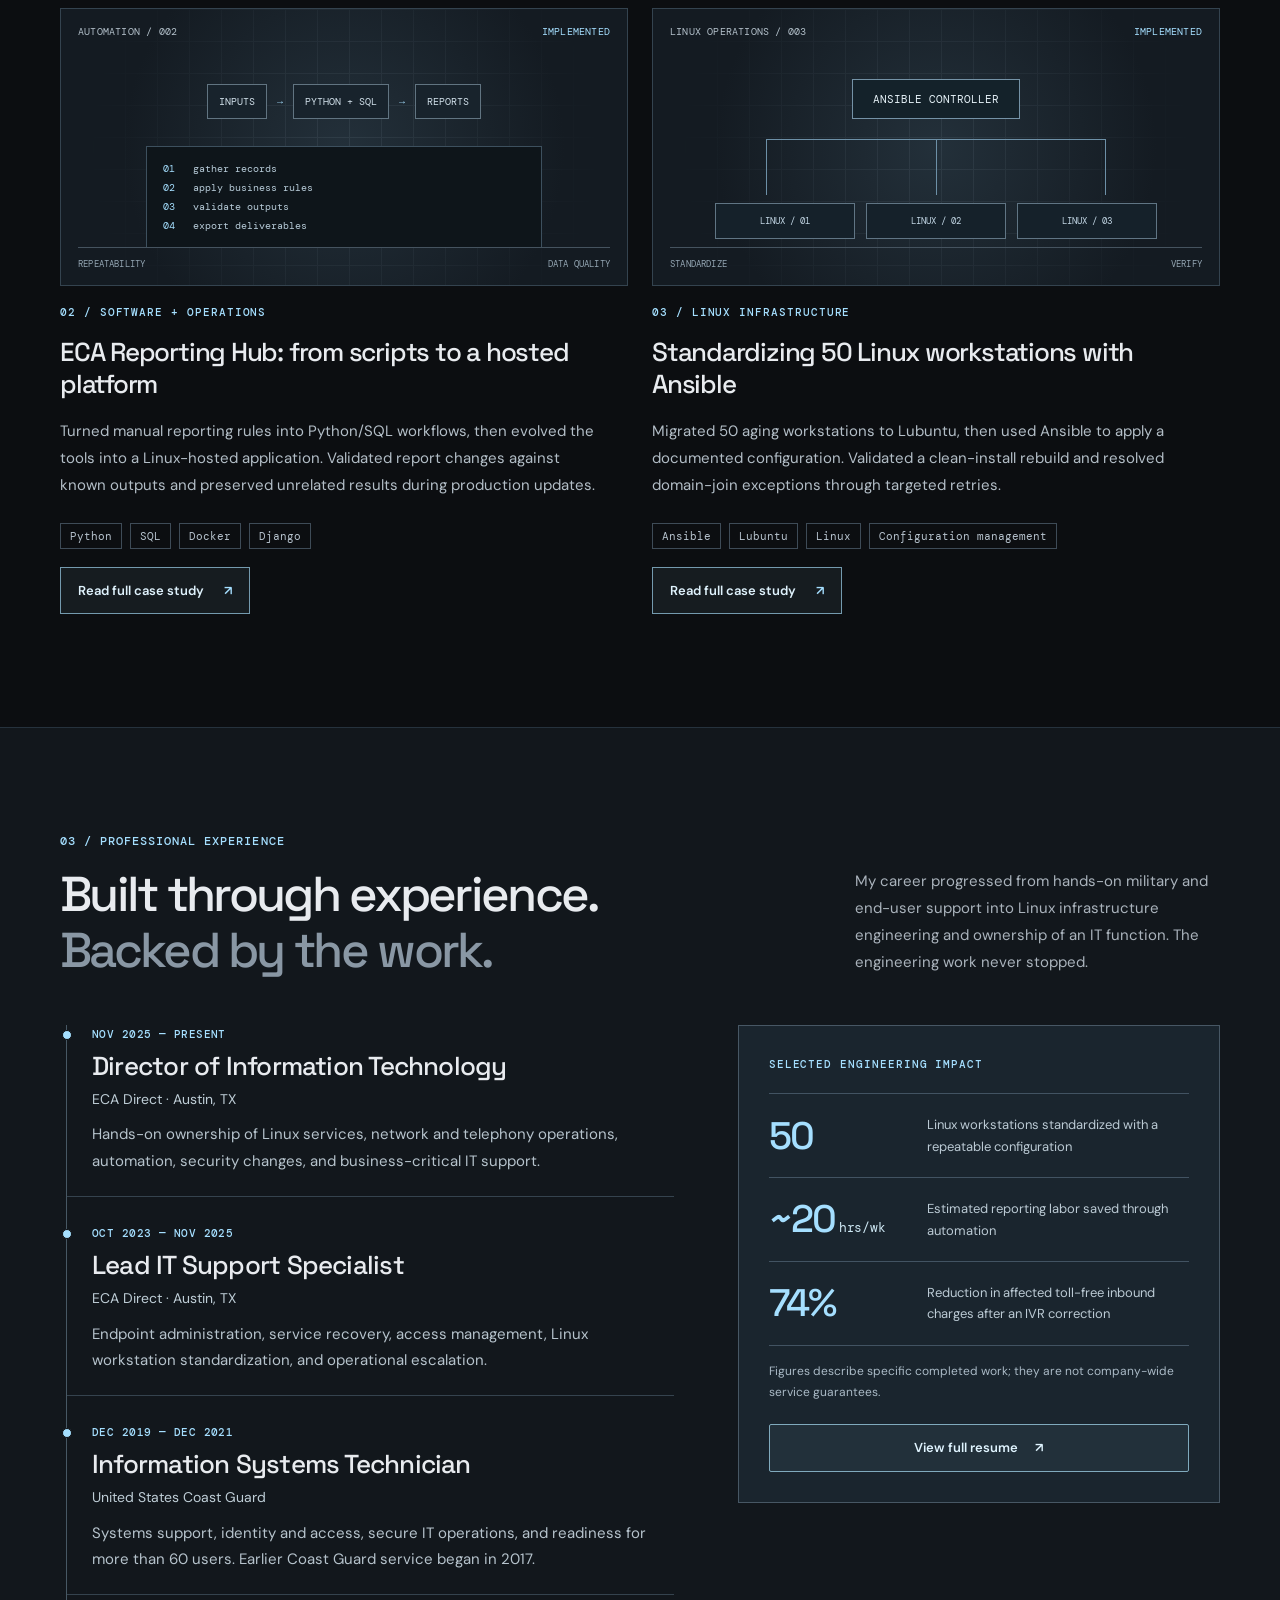
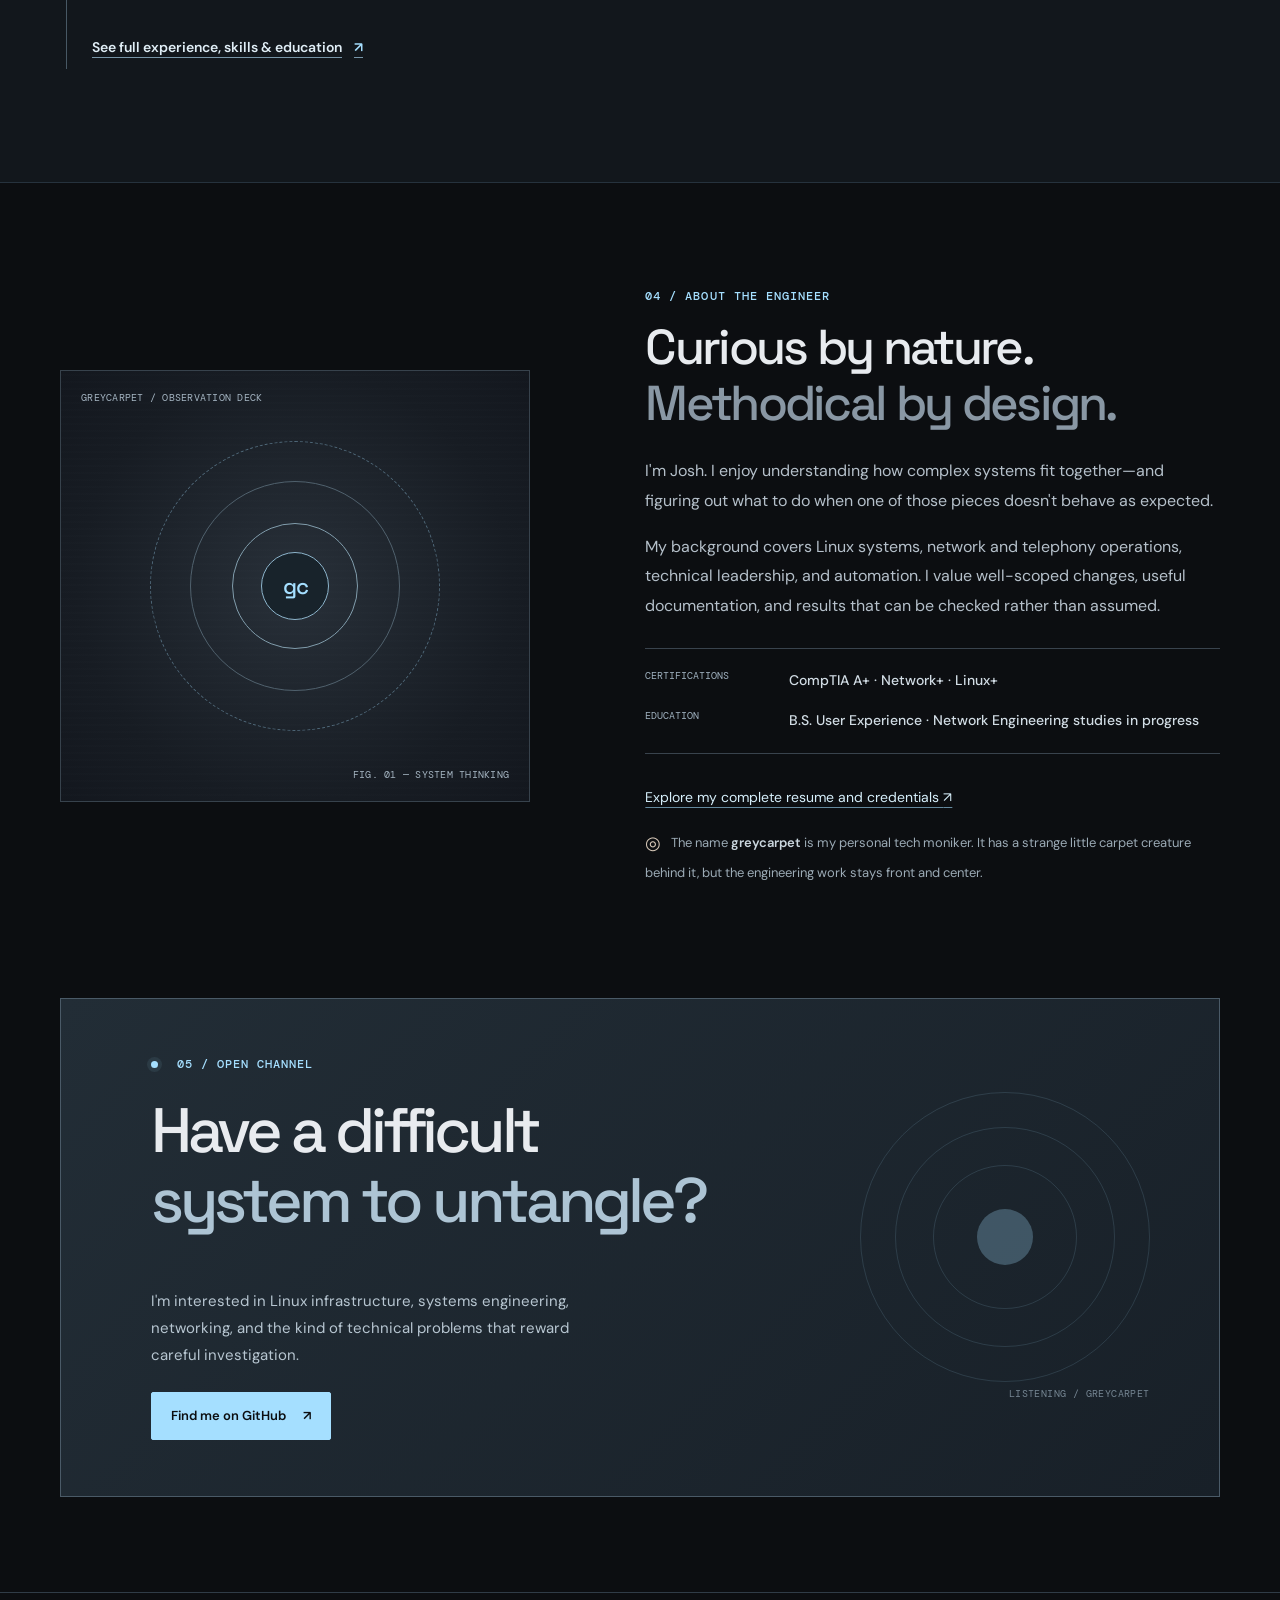
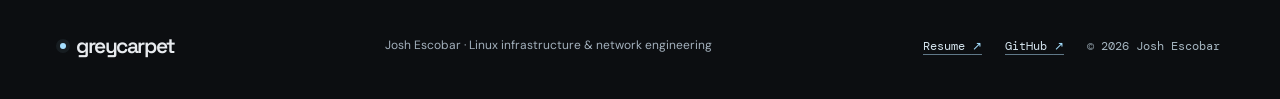
==== commit fdd8fffa: "feat(work): link Reporting Hub project to its full automation case study" ====
--- a/index.html
+++ b/index.html
@@ -123,10 +123,10 @@
           </div>
           <div class="project-copy">
             <p class="project-kind">02 / SOFTWARE + OPERATIONS</p>
-            <h3>Automating recurring reporting workflows</h3>
-            <p>Built Python and SQL tooling to replace repetitive reporting processes with consistent data processing, validation, and exports.</p>
-            <div class="project-tags"><span>Python</span><span>SQL</span><span>SQLite</span><span>Workflow automation</span></div>
-            <p class="project-availability">Implementation completed; public write-up in preparation.</p>
+            <h3>ECA Reporting Hub: from scripts to a hosted platform</h3>
+            <p>Turned manual reporting rules into Python/SQL workflows, then evolved the tools into a Linux-hosted application. Validated report changes against known outputs and preserved unrelated results during production updates.</p>
+            <div class="project-tags"><span>Python</span><span>SQL</span><span>Docker</span><span>Django</span></div>
+            <a class="project-read" href="projects/reporting-hub/" aria-label="Read case study: ECA Reporting Hub Python and SQL automation">Read full case study <span aria-hidden="true">↗</span></a>
           </div>
         </article>
 
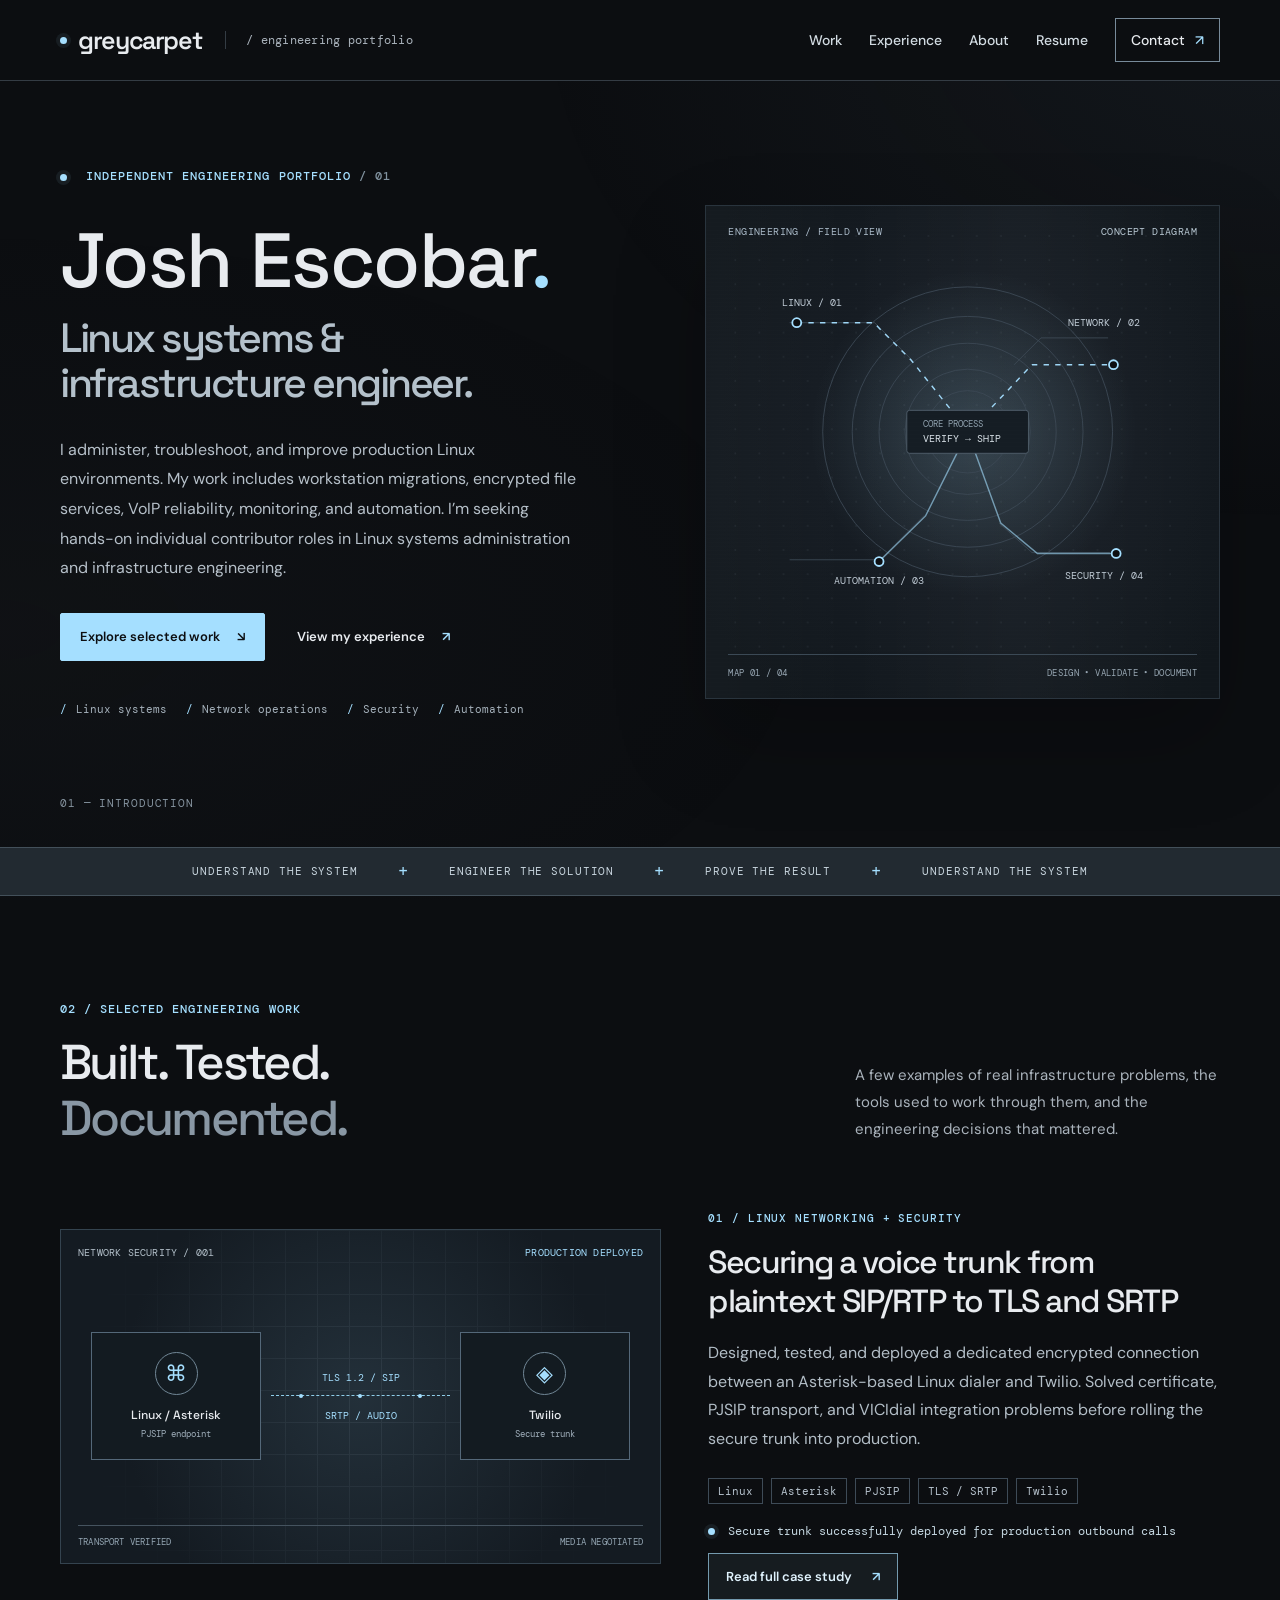
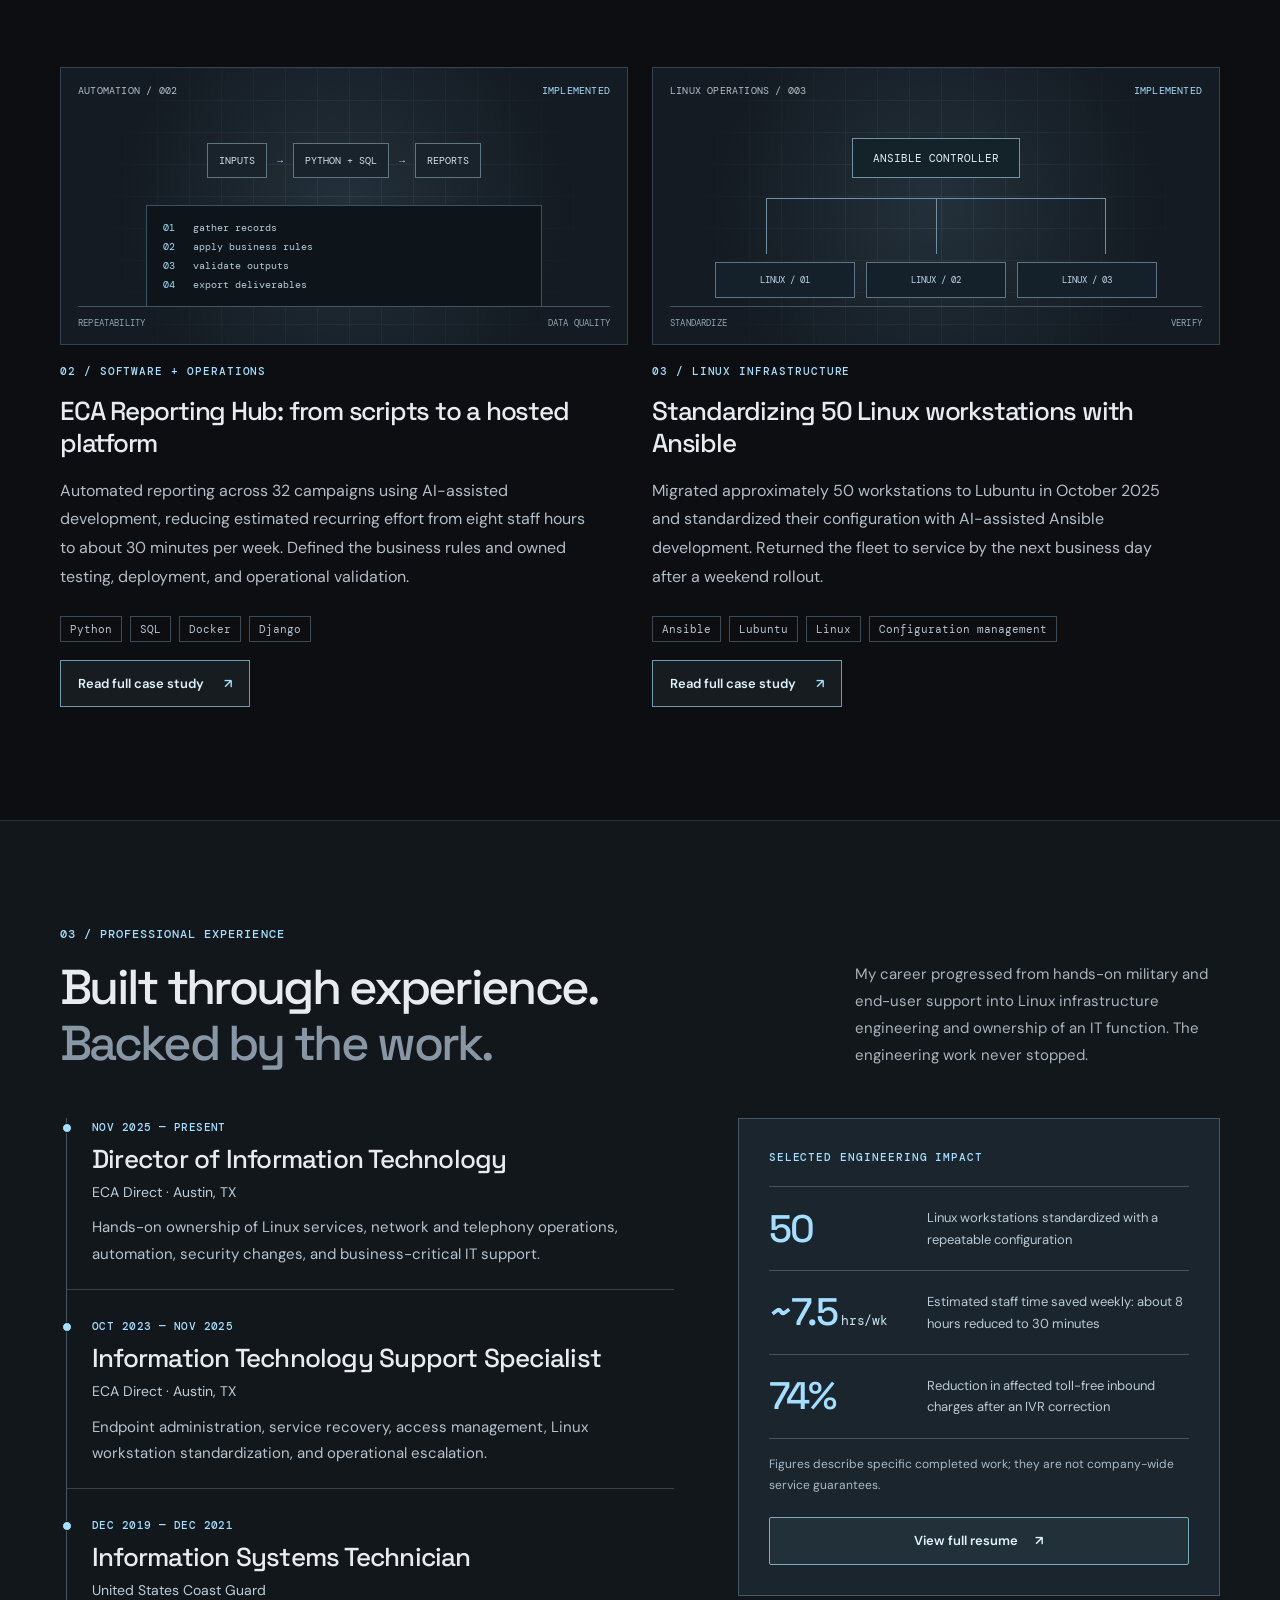
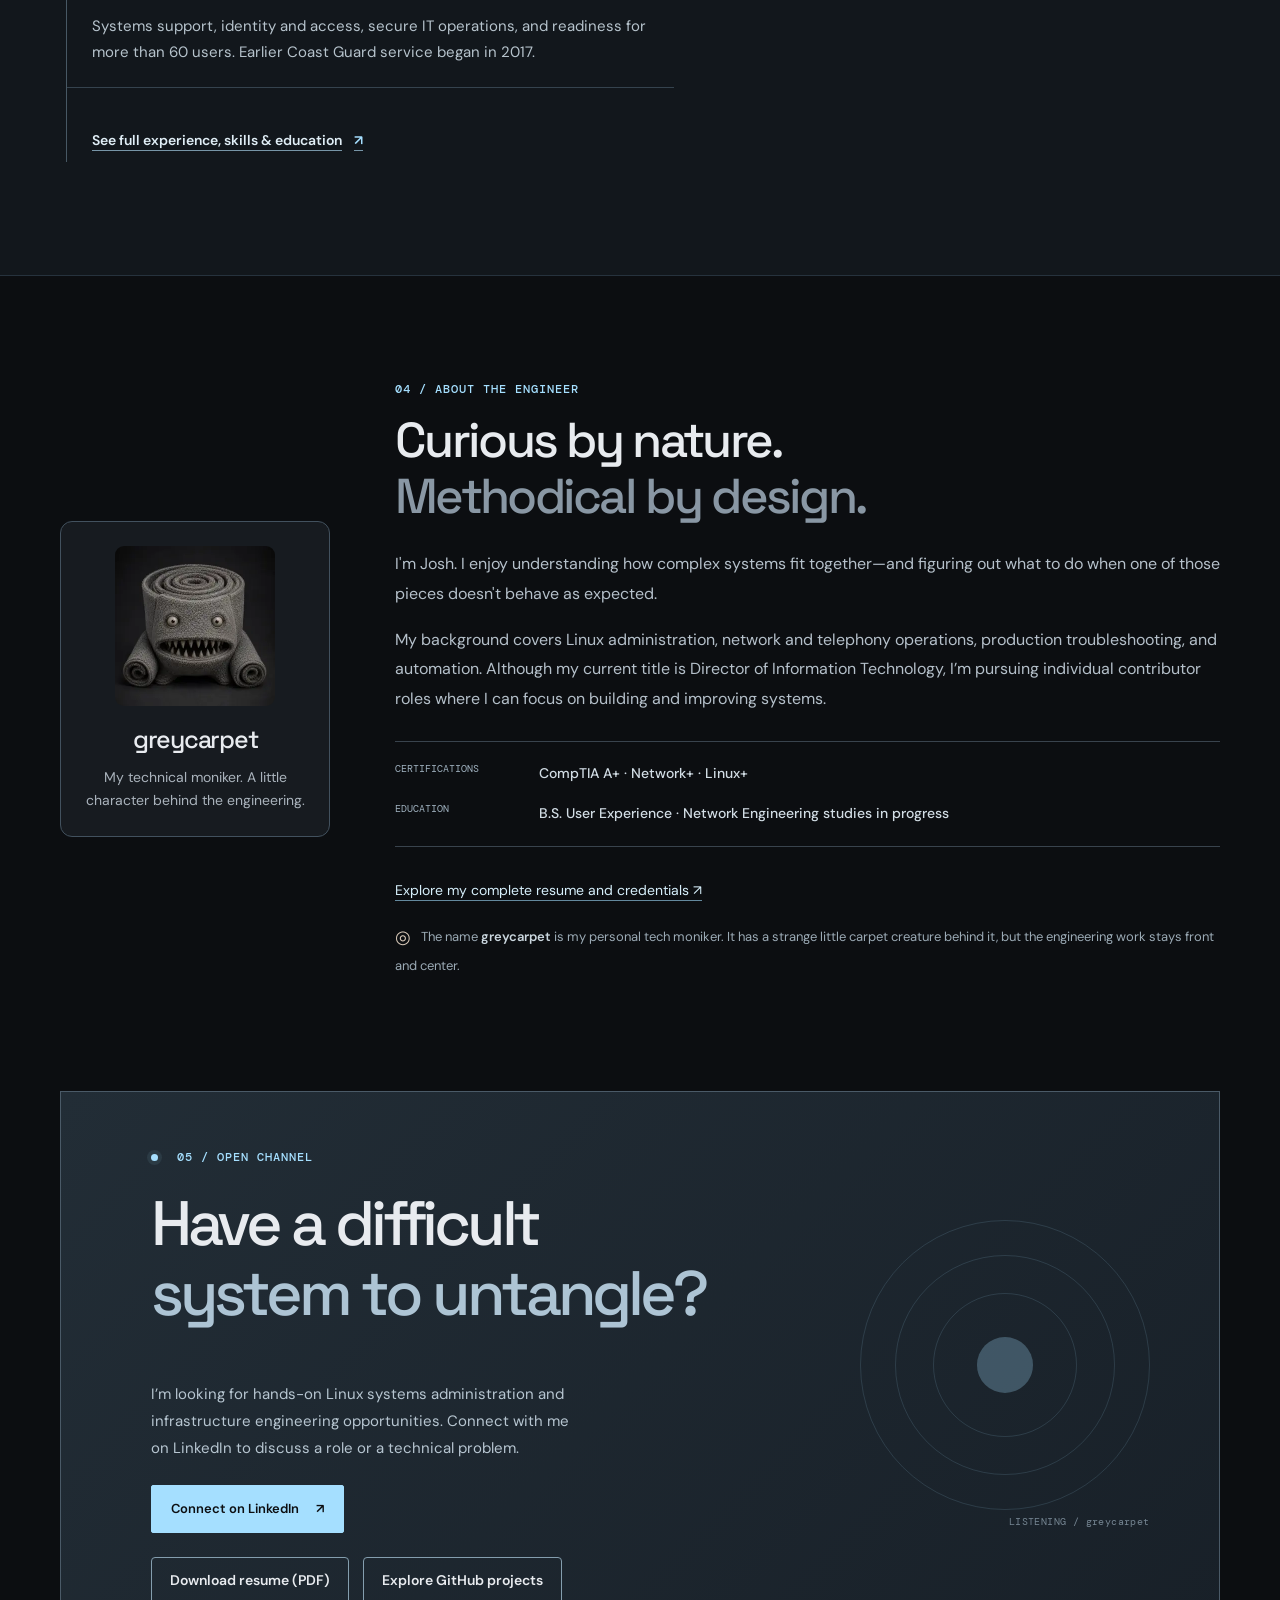
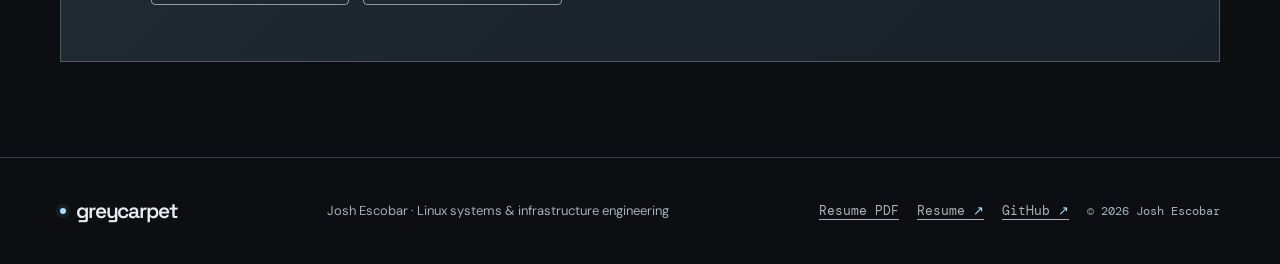
==== commit d1137c4a: "Align portfolio and resume with verified career evidence and hands-on roles" ====
--- a/index.html
+++ b/index.html
@@ -4,12 +4,12 @@
   <meta charset="utf-8">
   <meta name="viewport" content="width=device-width, initial-scale=1">
   <meta name="theme-color" content="#0C0E11">
-  <meta name="description" content="Josh Escobar's engineering portfolio: Linux infrastructure, network engineering, security, automation, and technical case studies.">
+  <meta name="description" content="Josh Escobar's engineering portfolio: Linux systems administration, infrastructure engineering, security, automation, and technical case studies.">
   <meta property="og:type" content="website">
-  <meta property="og:title" content="Josh Escobar | Linux Infrastructure & Network Engineering — greycarpet">
+  <meta property="og:title" content="Josh Escobar | Linux Systems & Infrastructure Engineer — greycarpet">
   <meta property="og:description" content="Infrastructure engineering, security, automation, and real technical work. A portfolio by Josh Escobar.">
   <meta property="og:url" content="https://greycarpet.github.io/">
-  <title>Josh Escobar | Linux Infrastructure & Network Engineering — greycarpet</title>
+  <title>Josh Escobar | Linux Systems & Infrastructure Engineer — greycarpet</title>
   <link rel="preconnect" href="https://fonts.googleapis.com">
   <link rel="preconnect" href="https://fonts.gstatic.com" crossorigin>
   <link href="https://fonts.googleapis.com/css2?family=DM+Mono:wght@400;500&family=DM+Sans:wght@400;500;600;700&family=Space+Grotesk:wght@400;500;600;700&display=swap" rel="stylesheet">
@@ -39,8 +39,8 @@
     <section class="hero wrap" id="home" aria-labelledby="hero-title">
       <div class="hero-copy">
         <p class="eyebrow"><span class="status-indicator" aria-hidden="true"></span> INDEPENDENT ENGINEERING PORTFOLIO <span class="subtle">/ 01</span></p>
-        <h1 id="hero-title"><span class="name">Josh Escobar<span class="name-period">.</span></span><span class="hero-role">Linux infrastructure &amp;<br>network engineering.</span></h1>
-        <p class="hero-description">I build, secure, troubleshoot, and automate the systems that keep operations running. This is a collection of real engineering work—the decisions, details, and results behind it.</p>
+        <h1 id="hero-title"><span class="name">Josh Escobar<span class="name-period">.</span></span><span class="hero-role">Linux systems &amp;<br>infrastructure engineer.</span></h1>
+        <p class="hero-description">I administer, troubleshoot, and improve production Linux environments. My work includes workstation migrations, encrypted file services, VoIP reliability, monitoring, and automation. I’m seeking hands-on individual contributor roles in Linux systems administration and infrastructure engineering.</p>
         <div class="hero-actions">
           <a class="button primary" href="#work">Explore selected work <span aria-hidden="true">↘</span></a>
           <a class="button text-button" href="#experience">View my experience <span aria-hidden="true">↗</span></a>
@@ -124,7 +124,7 @@
           <div class="project-copy">
             <p class="project-kind">02 / SOFTWARE + OPERATIONS</p>
             <h3>ECA Reporting Hub: from scripts to a hosted platform</h3>
-            <p>Turned manual reporting rules into Python/SQL workflows, then evolved the tools into a Linux-hosted application. Validated report changes against known outputs and preserved unrelated results during production updates.</p>
+            <p>Automated reporting across 32 campaigns using AI-assisted development, reducing estimated recurring effort from eight staff hours to about 30 minutes per week. Defined the business rules and owned testing, deployment, and operational validation.</p>
             <div class="project-tags"><span>Python</span><span>SQL</span><span>Docker</span><span>Django</span></div>
             <a class="project-read" href="projects/reporting-hub/" aria-label="Read case study: ECA Reporting Hub Python and SQL automation">Read full case study <span aria-hidden="true">↗</span></a>
           </div>
@@ -141,7 +141,7 @@
           <div class="project-copy">
             <p class="project-kind">03 / LINUX INFRASTRUCTURE</p>
             <h3>Standardizing 50 Linux workstations with Ansible</h3>
-            <p>Migrated 50 aging workstations to Lubuntu, then used Ansible to apply a documented configuration. Validated a clean-install rebuild and resolved domain-join exceptions through targeted retries.</p>
+            <p>Migrated approximately 50 workstations to Lubuntu in October 2025 and standardized their configuration with AI-assisted Ansible development. Returned the fleet to service by the next business day after a weekend rollout.</p>
             <div class="project-tags"><span>Ansible</span><span>Lubuntu</span><span>Linux</span><span>Configuration management</span></div>
             <a class="project-read" href="projects/ansible-linux-deployment/" aria-label="Read case study: Standardizing 50 Linux workstations with Ansible">Read full case study <span aria-hidden="true">↗</span></a>
           </div>
@@ -165,7 +165,7 @@
             </article>
             <article class="career-item">
               <div class="career-date">OCT 2023 — NOV 2025</div>
-              <h3>Lead IT Support Specialist</h3>
+              <h3>Information Technology Support Specialist</h3>
               <p class="career-place">ECA Direct · Austin, TX</p>
               <p>Endpoint administration, service recovery, access management, Linux workstation standardization, and operational escalation.</p>
             </article>
@@ -180,7 +180,7 @@
           <div class="career-aside">
             <p class="overline">SELECTED ENGINEERING IMPACT</p>
             <div class="career-measure"><strong>50</strong><span>Linux workstations standardized with a repeatable configuration</span></div>
-            <div class="career-measure"><strong>~20<span class="career-unit">hrs/wk</span></strong><span>Estimated reporting labor saved through automation</span></div>
+            <div class="career-measure"><strong>~7.5<span class="career-unit">hrs/wk</span></strong><span>Estimated staff time saved weekly: about 8 hours reduced to 30 minutes</span></div>
             <div class="career-measure"><strong>74%</strong><span>Reduction in affected toll-free inbound charges after an IVR correction</span></div>
             <p class="career-footnote">Figures describe specific completed work; they are not company-wide service guarantees.</p>
             <a class="button career-button" href="resume/">View full resume <span aria-hidden="true">↗</span></a>
@@ -199,7 +199,7 @@
         <p class="eyebrow">04 / ABOUT THE ENGINEER</p>
         <h2 id="about-title">Curious by nature.<br><span class="muted">Methodical by design.</span></h2>
         <p>I'm Josh. I enjoy understanding how complex systems fit together—and figuring out what to do when one of those pieces doesn't behave as expected.</p>
-        <p>My background covers Linux systems, network and telephony operations, technical leadership, and automation. I value well-scoped changes, useful documentation, and results that can be checked rather than assumed.</p>
+        <p>My background covers Linux administration, network and telephony operations, production troubleshooting, and automation. Although my current title is Director of Information Technology, I’m pursuing individual contributor roles where I can focus on building and improving systems.</p>
         <div class="credentials"><div><span>CERTIFICATIONS</span><strong>CompTIA A+ · Network+ · Linux+</strong></div><div><span>EDUCATION</span><strong>B.S. User Experience · Network Engineering studies in progress</strong></div></div>
         <p><a class="about-resume-link" href="resume/">Explore my complete resume and credentials <span aria-hidden="true">↗</span></a></p>
         <p class="mascot-aside"><span class="coiled-mark" aria-hidden="true">◎</span> The name <strong>greycarpet</strong> is my personal tech moniker. It has a strange little carpet creature behind it, but the engineering work stays front and center.</p>
@@ -211,8 +211,9 @@
         <div class="contact-copy">
           <p class="eyebrow"><span class="status-indicator" aria-hidden="true"></span> 05 / OPEN CHANNEL</p>
           <h2 id="contact-title">Have a difficult<br><span>system to untangle?</span></h2>
-          <p>I'm interested in Linux infrastructure, systems engineering, networking, and the kind of technical problems that reward careful investigation.</p>
-          <a class="button primary" href="https://github.com/greycarpet" target="_blank" rel="noopener noreferrer">Find me on GitHub <span aria-hidden="true">↗</span></a>
+          <p>I’m looking for hands-on Linux systems administration and infrastructure engineering opportunities. Connect with me on LinkedIn to discuss a role or a technical problem.</p>
+          <a class="button primary" href="https://www.linkedin.com/in/joshescobarx/" target="_blank" rel="noopener noreferrer">Connect on LinkedIn <span aria-hidden="true">↗</span></a>
+          <div class="gc-connect-actions"><a class="gc-download" data-resume-download href="assets/Josh_Escobar_Resume.pdf" download>Download resume (PDF)</a><a class="gc-download" href="https://github.com/greycarpet">Explore GitHub projects</a></div>
         </div>
         <div class="contact-decoration" aria-hidden="true"><div class="rings"><i></i><i></i><i></i><i></i></div><span>LISTENING / GREYCARPET</span></div>
       </div>
@@ -222,7 +223,7 @@
   <footer class="site-footer">
     <div class="wrap footer-inner">
       <a class="brand" href="#home" aria-label="greycarpet, return to top">greycarpet</a>
-      <span class="footer-descriptor">Josh Escobar · Linux infrastructure &amp; network engineering</span>
+      <span class="footer-descriptor">Josh Escobar · Linux systems &amp; infrastructure engineering</span>
       <div class="footer-end"><a href="resume/">Resume <span aria-hidden="true">↗</span></a><a href="https://github.com/greycarpet" target="_blank" rel="noopener noreferrer">GitHub <span aria-hidden="true">↗</span></a><span>© <span id="year">2026</span> Josh Escobar</span></div>
     </div>
   </footer>
--- a/styles.css
+++ b/styles.css
@@ -1,349 +1,2 @@
-/* greycarpet — Nocturnal Lab homepage v1
-   Design reference: docs/brand/STYLE_GUIDE.md
-   This branch is a preview; it has not been approved for deployment. */
-:root {
-  color-scheme: dark;
-  --gc-bg: #0c0e11;
-  --gc-surface: #171b20;
-  --gc-surface-raised: #272d34;
-  --gc-neutral: #737a82;
-  --gc-text: #e8ebef;
-  --gc-text-muted: #aab3bc;
-  --gc-accent: #a5dfff;
-  --gc-warm: #d8c9b9;
-  --gc-border: #343c44;
-  --gc-font-display: "Space Grotesk", "Segoe UI", sans-serif;
-  --gc-font-body: "DM Sans", "Segoe UI", Arial, sans-serif;
-  --gc-font-mono: "DM Mono", "Cascadia Code", Consolas, monospace;
-  --gc-radius-sm: 6px;
-  --gc-radius-md: 12px;
-  --gc-radius-lg: 20px;
-  --gc-space-1: 4px;
-  --gc-space-2: 8px;
-  --gc-space-3: 12px;
-  --gc-space-4: 16px;
-  --gc-space-6: 24px;
-  --gc-space-8: 32px;
-  --gc-space-12: 48px;
-  --gc-space-16: 64px;
-  --gc-container-width: 1160px;
-}
-* { box-sizing: border-box; }
-html { scroll-behavior: smooth; scroll-padding-top: 100px; }
-body { margin: 0; min-width: 280px; overflow-x: hidden; background: var(--gc-bg); color: var(--gc-text); font-family: var(--gc-font-body); font-size: 16px; line-height: 1.7; -webkit-font-smoothing: antialiased; }
-body::before { content: ""; z-index: -1; position: fixed; pointer-events: none; inset: 0; background: radial-gradient(ellipse at 100% 0%, rgba(66,84,98,.14),transparent 41%),radial-gradient(ellipse at 0% 70%,rgba(58,65,73,.08),transparent 45%); }
-a { color: inherit; text-decoration: none; }
-button { font: inherit; }
-button, a { -webkit-tap-highlight-color: transparent; }
-a:focus-visible, button:focus-visible { outline: 3px solid var(--gc-accent); outline-offset: 4px; }
-::selection { background: var(--gc-accent); color: var(--gc-bg); }
-.sr-only { clip: rect(0,0,0,0); clip-path: inset(50%); width: 1px; height: 1px; position: absolute; overflow: hidden; white-space: nowrap; }
-.skip-link { position: fixed; top: 10px; left: 10px; z-index: 100; transform: translateY(-150%); background: var(--gc-accent); color: var(--gc-bg); padding: 12px 16px; font-weight: 700; }
-.skip-link:focus { transform: translateY(0); }
-.wrap { width: min(calc(100% - 96px), var(--gc-container-width)); margin-inline: auto; }
-h1, h2, h3, p { margin-top: 0; }
-h1, h2, h3 { font-family: var(--gc-font-display); }
-.eyebrow, .project-kind, .overline { font: 500 12px/1.6 var(--gc-font-mono); letter-spacing: .085em; color: var(--gc-accent); }
-.subtle { color: #8293a0; }
-.status-indicator { display: inline-block; width: 7px; height: 7px; border-radius: 50%; margin-right: 11px; background: var(--gc-accent); box-shadow: 0 0 0 4px rgba(165,223,255,.08); vertical-align: middle; }
-.muted { color: #8997a4; }
-
-.site-header { position: sticky; top: 0; z-index: 50; height: 83px; background: rgba(12,14,17,.93); border-bottom: 1px solid rgba(92,105,117,.25); backdrop-filter: blur(22px); }
-.nav-shell { width: min(calc(100% - 96px), 1360px); height: 100%; margin: auto; display: flex; align-items: center; gap: 22px; }
-.brand { display: inline-flex; align-items: center; white-space: nowrap; font: 600 26px/1.1 var(--gc-font-display); letter-spacing: -.068em; color: var(--gc-text); }
-.brand::before { content:""; flex: none; width: 8px; height: 8px; margin-right: 12px; border-radius: 50%; background: var(--gc-accent); box-shadow: 0 0 0 4px rgba(165,223,255,.07); }
-.brand:hover { color: #fff; }
-.brand-descriptor { padding-left: 20px; border-left: 1px solid var(--gc-border); color: #95a3af; font: 11px var(--gc-font-mono); letter-spacing: .02em; }
-.site-nav { display: flex; align-items: center; gap: clamp(20px,3vw,40px); margin-left: auto; font-size: 13px; font-weight: 600; }
-.site-nav a { position: relative; padding: 8px 0; color: #bdc6ce; transition: color .16s; }
-.site-nav a:hover { color: #fff; }
-.site-nav a:not(.nav-contact)::after { content:""; position: absolute; height: 1px; left: 0; right: 100%; bottom: 2px; background: var(--gc-accent); transition: right .18s; }
-.site-nav a:not(.nav-contact):hover::after, .site-nav a:not(.nav-contact):focus-visible::after { right: 0; }
-.site-nav .nav-contact { padding: 11px 17px; border: 1px solid #596b79; color: var(--gc-text); }
-.site-nav .nav-contact span { margin-left: 10px; color: var(--gc-accent); }
-.menu-toggle { display: none; }
-
-.hero { min-height: 685px; position: relative; display: grid; grid-template-columns: 1.05fr .95fr; align-items: center; gap: clamp(40px, 6vw, 85px); padding-block: 86px 109px; }
-.hero-copy { padding-bottom: 18px; }
-.hero .eyebrow { margin-bottom: 32px; white-space: nowrap; }
-.hero h1 { margin: 0; font-weight: 500; letter-spacing: -.066em; line-height: 1.1; }
-.hero h1 .name { display: block; font-size: clamp(48px,6vw,79px); white-space: nowrap; }
-.name-period { color: var(--gc-accent); }
-.hero-role { display: block; margin-top: 13px; font-size: clamp(31px,3.2vw,45px); letter-spacing: -.06em; color: #b4c1cb; }
-.hero-description { max-width: 520px; margin: 29px 0 30px; font-size: 17px; line-height: 1.85; color: #b6c0c9; }
-.hero-actions { display: flex; flex-wrap: wrap; gap: 12px; align-items: center; }
-.button { min-height: 48px; display: inline-flex; align-items: center; justify-content: center; gap: 17px; padding: 12px 19px; border-radius: 2px; font: 600 13px var(--gc-font-body); transition: background .18s,border-color .18s, transform .18s; }
-.button:hover { transform: translateY(-2px); }
-.primary { color: var(--gc-bg); background: var(--gc-accent); border: 1px solid var(--gc-accent); }
-.primary:hover { background: #c4ecff; }
-.text-button { color: var(--gc-text); border: 1px solid transparent; }
-.text-button span { color: var(--gc-accent); }
-.text-button:hover { border-color: #53606c; }
-.expertise { display: flex; flex-wrap: wrap; gap: 9px 19px; list-style: none; margin: 39px 0 0; padding: 0; color: #a5b1bb; font: 11px/1.8 var(--gc-font-mono); }
-.expertise li::before { content: "/"; margin-right: 9px; color: var(--gc-accent); }
-.hero-index { position: absolute; bottom: 37px; left: 0; color: #85939f; font: 11px var(--gc-font-mono); letter-spacing: .08em; }
-.hero-art { position: relative; height: 494px; min-width: 0; overflow: hidden; background: radial-gradient(circle at 52% 46%,#242d35 0,#161c23 43%,#11171c 87%); border: 1px solid rgba(122,148,168,.23); isolation: isolate; box-shadow: 0 40px 85px rgba(0,0,0,.22); }
-.hero-art::before { position: absolute; inset: 0; content: ""; background: linear-gradient(90deg,rgba(255,255,255,.02),transparent 28%,rgba(255,255,255,.025) 61%,transparent); pointer-events: none; }
-.hero-art::after { position: absolute; content:""; inset: 0; opacity:.26; pointer-events: none; background: repeating-linear-gradient(0deg,transparent 0 3px,rgba(255,255,255,.02) 3px 4px); }
-.hero-art svg { position:absolute; inset: 29px 0 30px; width: 100%; height:calc(100% - 59px); }
-.diagram-header, .diagram-footer { position:absolute; left:22px; right:22px; z-index:3; display:flex; justify-content:space-between; gap: 14px; font: 10px var(--gc-font-mono); letter-spacing:.04em; color:#a9b9c7; }
-.diagram-header { top:19px; }
-.diagram-footer { bottom:19px; padding-top:12px; border-top:1px solid #3b4955; font-size: 9px; color:#97a6b2; }
-.diagram-live { color:#b9c9d4; }
-.diagram-live i { display:inline-block; width:6px; height:6px; margin-right: 7px; border-radius:50%; background:var(--gc-accent); }
-.hero-corner-note { position:absolute; top:51px; right:16px; max-width: 90px; color:#8ea0ac; font: 8px/1.4 var(--gc-font-mono); opacity: .75; text-align:right; }
-.hero-corner-note span { color: var(--gc-warm); }
-.ticker { width:100%; display:flex; overflow:hidden; gap:40px; align-items:center; justify-content:center; height:49px; padding:0 20px; background:#222a31; border-block:1px solid #43505a; color:#c8d5de; white-space:nowrap; font: 11px var(--gc-font-mono); letter-spacing: .08em; }
-.ticker i { font-style:normal; color:var(--gc-accent); font-size:17px; }
-
-.section { padding-block: 104px 113px; }
-.section-heading { display:flex; justify-content:space-between; align-items:end; gap: 45px; margin-bottom:46px; }
-.section-heading .eyebrow { margin-bottom: 15px; }
-h2 { font-weight:500; font-size:clamp(35px, 4vw, 49px); letter-spacing:-.055em; line-height:1.15; }
-.section-heading h2 { margin-bottom:0; }
-.section-lead { max-width:365px; margin-bottom: 3px; color:var(--gc-text-muted); font-size:15px; line-height:1.8; }
-.project-grid { display:grid; grid-template-columns:repeat(2,minmax(0,1fr)); column-gap:24px; row-gap:57px; }
-.project-card { min-width:0; }
-.project-featured { grid-column:1/-1; display:grid; grid-template-columns:1.08fr .92fr; align-items:center; gap:47px; padding-bottom: 10px; }
-.project-art { position:relative; height:278px; display:flex; align-items:center; justify-content:center; overflow:hidden; border:1px solid #34434f; background: radial-gradient(circle at center,#23303a,#141b22 70%); }
-.project-featured .project-art { height:335px; }
-.project-art::before { content:""; position:absolute; inset:0; opacity:.24; background-image:linear-gradient(#5a6975 1px, transparent 1px),linear-gradient(90deg,#5a6975 1px,transparent 1px); background-size:32px 32px; mask-image: radial-gradient(circle,black,transparent 83%); pointer-events:none; }
-.art-topline, .art-bottomline { position:absolute; z-index:2; left:17px; right:17px; display:flex; justify-content:space-between; gap:12px; color:#b3c0ca; font:10px var(--gc-font-mono); letter-spacing:.02em; }
-.art-topline { top:16px; }
-.art-topline span:last-child { color:var(--gc-accent); }
-.art-bottomline { bottom:15px; padding-top:10px; border-top:1px solid #45535f; font-size:9px; color:#94a6b3; }
-.trunk-diagram { position:relative; z-index:2; width:90%; display:grid; grid-template-columns:1fr 1.05fr 1fr; gap:10px; align-items:center; }
-.endpoint { min-width:0; display:flex; flex-direction:column; align-items:center; justify-content:center; padding:19px 8px; background:#131b21; border:1px solid #546879; text-align:center; }
-.node-icon { width:43px; height:43px; display:grid; place-items:center; margin-bottom: 12px; border:1px solid #718796; border-radius:50%; color:var(--gc-accent); font-size:22px; }
-.endpoint strong { font:500 12px var(--gc-font-display); white-space:nowrap; }
-.endpoint small { margin-top:5px; color:#a1b0bc; font: 9px var(--gc-font-mono); }
-.encrypted-link { display:flex; flex-direction:column; gap:11px; align-items:center; color:var(--gc-accent); text-align:center; font:10px var(--gc-font-mono); }
-.link-line { display:flex; justify-content:space-around; width:100%; border-top:1px dashed #8fcde9; }
-.link-line i { width:4px; height:4px; margin-top:-2px; border-radius:50%; background:var(--gc-accent); }
-.project-copy { padding-top:18px; }
-.project-kind { margin-bottom:15px; font-size:11px; }
-.project-copy h3 { max-width:580px; margin-bottom:17px; font-weight:500; font-size:clamp(24px,2.5vw,34px); letter-spacing:-.047em; line-height:1.23; }
-.project-card:not(.project-featured) .project-copy h3 { font-size:26px; }
-.project-copy p:not(.project-kind) { max-width:535px; color:#b3bec7; line-height:1.8; font-size:15px; }
-.project-tags { display:flex; flex-wrap:wrap; gap:8px; margin:24px 0 18px; }
-.project-tags span { padding:5px 9px; border:1px solid #3e4b57; color:#b7c3ce; font:11px var(--gc-font-mono); }
-.project-copy .project-status { color:#c5d7e1 !important; font:12px/1.6 var(--gc-font-mono) !important; }
-.project-copy .project-status .status-indicator { margin-right:6px; }
-.project-read { display:inline-flex; align-items:center; gap:20px; padding:12px 17px; min-height:47px; border:1px solid #749aae; background:rgba(165,223,255,.065); color:#dff2fc; font:600 13px var(--gc-font-body); transition:background .18s,border-color .18s,transform .18s; }
-.project-read span { color:var(--gc-accent); }
-.project-read:hover { background:rgba(165,223,255,.14); border-color:var(--gc-accent); transform:translateY(-1px); }
-.project-copy .project-availability { margin-top: 12px; padding-top:12px; border-top:1px solid #38444e; color:#a5b1bb !important; font-size:13px !important; }
-.automation-pipeline { position:absolute; z-index:2; top:75px; display:flex; gap:10px; align-items:center; white-space:nowrap; font:10px var(--gc-font-mono); color:#d1e0ea; }
-.automation-pipeline span { border:1px solid #617481; background:#18232c; padding:10px 11px; }
-.automation-pipeline b { color:var(--gc-accent); }
-.automation-terminal { position:absolute; z-index:2; top:137px; left:15%; right:15%; padding:12px 16px; background:#0e151a; border:1px solid #3d505e; color:#b7cbd8; font:10px/1.9 var(--gc-font-mono); }
-.automation-terminal span { color:var(--gc-accent); padding-right:12px; }
-.fleet-head { z-index:2; position:absolute; top:70px; padding:12px 20px; border:1px solid #7492a6; background:#14222a; font:11px var(--gc-font-mono); color:#e5f1f7; }
-.fleet-lines { position:absolute; top:110px; left:20%; right:20%; display:flex; justify-content:space-between; height:70px; border-top:1px solid #6d90a7; transform:translateY(20px); }
-.fleet-lines span { width:1px; height:55px; background:#6d90a7; }
-.fleet-nodes { position:absolute; top:194px; left:11%; right:11%; display:grid; grid-template-columns:repeat(3,minmax(0,1fr)); gap:11px; }
-.fleet-nodes span { position:relative; z-index:1; padding:11px 6px; border:1px solid #607584; background:#15212a; color:#c3d7e5; text-align:center; font:9px var(--gc-font-mono); }
-
-.experience-section { background: #12171c; border-top:1px solid #26323d; border-bottom:1px solid #26323d; }
-.experience-layout { display:grid; grid-template-columns: 1.08fr .92fr; gap:65px; }
-.experience-card { padding:33px; border:1px solid #3b4a56; background:#1a222a; }
-.overline { margin-bottom:20px; font-size:11px; }
-.experience-card h3 { margin-bottom:7px; font-size:29px; font-weight:500; letter-spacing:-.04em; line-height:1.2; }
-.experience-company { color:#c0d4e2; font-size:14px; }
-.experience-company span { padding:0 7px; color:var(--gc-accent); }
-.experience-card > p:not(.overline):not(.experience-company) { margin-top:24px; color:#b0bec9; font-size:15px; }
-.experience-foot { display:flex; flex-wrap:wrap; gap:10px 20px; margin-top:36px; padding-top:15px; border-top:1px solid #45525c; color:#9eb4c3; font:10px var(--gc-font-mono); }
-.practice-list > div { position:relative; padding:2px 0 21px 51px; margin-bottom:19px; border-bottom:1px solid #333f48; }
-.practice-list > div:last-child { border:0; margin:0; }
-.practice-number { position:absolute; top:4px; left:0; color:var(--gc-accent); font:12px var(--gc-font-mono); }
-.practice-list h3 { margin-bottom:7px; font-size:20px; font-weight:500; letter-spacing:-.02em; }
-.practice-list p { max-width:385px; margin:0; color:#b2bfc8; font-size:14px; line-height:1.75; }
-
-.about-section { display:grid; grid-template-columns:.9fr 1.1fr; gap: min(9vw,120px); align-items:center; }
-.about-visual { position:relative; min-height:432px; background:radial-gradient(circle at center,#283039,#171c23 68%,#13171e); border:1px solid #37424c; overflow:hidden; }
-.about-visual::before { content:""; position:absolute; inset:0; background:repeating-linear-gradient(0deg,transparent 0px,transparent 5px,rgba(160,178,191,.018) 6px,transparent 7px); }
-.about-orbits { position:absolute; width:290px; height:290px; top:50%; left:50%; transform:translate(-50%,-50%); }
-.orbit { position:absolute; border:1px solid rgba(165,223,255,.37); border-radius:50%; }
-.orbit-1 { inset:0; border-style:dashed; }
-.orbit-2 { inset:40px; border-color:#50616d; }
-.orbit-3 { inset:82px; border-color:#819dac; }
-.orbit-center { position:absolute; inset:111px; display:grid; place-items:center; color:var(--gc-accent); background:#18232b; border:1px solid #8db5cc; border-radius:50%; font:500 22px var(--gc-font-display); letter-spacing:-.07em; }
-.about-visual-label, .about-visual-coordinate { position:absolute; color:#a4b4c1; font:10px var(--gc-font-mono); letter-spacing:.025em; }
-.about-visual-label { top:20px; left:20px; }
-.about-visual-coordinate { bottom:20px; right:20px; }
-.about-copy h2 { margin:0 0 25px; }
-.about-copy > p:not(.eyebrow) { color:#b5c0ca; font-size:16px; line-height:1.85; }
-.credentials { display:grid; gap:16px; padding:20px 0; margin:28px 0; border-block:1px solid #39434d; }
-.credentials > div { display:grid; grid-template-columns:130px 1fr; gap:14px; }
-.credentials span { color:#a0b2c0; font:10px var(--gc-font-mono); }
-.credentials strong { color:#d2dde5; font-weight:500; font-size:14px; }
-.about-copy .mascot-aside { margin-bottom:0; color:#9baab5 !important; font-size:13px !important; }
-.coiled-mark { display:inline-block; margin-right:7px; color:var(--gc-warm); font-size:18px; vertical-align:middle; }
-.mascot-aside strong { color:#cbd7df; font-weight:600; }
-
-.contact-section { padding-block:0 95px; }
-.contact-panel { position:relative; min-height:380px; overflow:hidden; display:flex; align-items:center; padding:56px 7%; background:linear-gradient(135deg,#222d36,#182028); border:1px solid #4a5a67; }
-.contact-copy { position:relative; z-index:2; max-width:580px; }
-.contact-copy .eyebrow { margin-bottom:21px; }
-.contact-copy h2 { font-size:clamp(39px,4.9vw,65px); letter-spacing:-.065em; line-height:1.12; }
-.contact-copy h2 span { color:#adc4d4; }
-.contact-copy p:not(.eyebrow) { max-width:435px; color:#b7c6d1; font-size:15px; line-height:1.8; }
-.contact-panel .button { margin-top:8px; }
-.contact-decoration { position:absolute; right:6%; top:48%; width:290px; height:290px; transform:translateY(-50%); opacity:.68; }
-.rings { position:relative; width:100%; height:100%; }
-.rings i { position:absolute; border:1px solid rgba(165,223,255,.2); border-radius:50%; }
-.rings i:nth-child(1) { inset:0; }
-.rings i:nth-child(2) { inset:35px; }
-.rings i:nth-child(3) { inset:73px; }
-.rings i:nth-child(4) { inset:117px; background:var(--gc-accent); opacity:.4; }
-.contact-decoration span { position:absolute; bottom:-18px; right:0; color:#a0b4c3; font:10px var(--gc-font-mono); letter-spacing:.04em; }
-
-.site-footer { border-top:1px solid #303c47; }
-.footer-inner { min-height:106px; display:flex; flex-wrap:wrap; align-items:center; justify-content:space-between; gap:12px 25px; padding-block:24px; }
-.site-footer .brand { font-size:21px; }
-.site-footer .brand::before { width:6px; height:6px; margin-right:10px; }
-.footer-descriptor { color:#a3b0bc; font-size:12px; }
-.footer-end { display:flex; gap:23px; color:#a6b6c1; font:12px var(--gc-font-mono); }
-.footer-end a { color:#d4e3ed; text-decoration:underline; text-underline-offset:4px; text-decoration-color:#607888; }
-.footer-end a span { color:var(--gc-accent); }
-.footer-end a:hover { text-decoration-color:var(--gc-accent); }
-
-@media (max-width:1100px) {
-  .wrap,.nav-shell { width:calc(100% - 64px); }
-  .hero { gap:35px; }
-  .hero h1 .name { font-size:clamp(43px,5.7vw,70px); }
-  .hero-role { font-size:clamp(27px,3.4vw,40px); }
-  .hero-description { font-size:16px; }
-  .trunk-diagram { width:96%; gap:4px; }
-  .endpoint strong { font-size:11px; }
-  .encrypted-link { font-size:9px; }
-}
-@media (max-width:900px) {
-  .site-header { height:72px; }
-  .brand-descriptor { display:none; }
-  .hero { grid-template-columns:1fr; gap:39px; padding-top:66px; padding-bottom:69px; }
-  .hero-copy { max-width:730px; }
-  .hero h1 .name { font-size:clamp(54px,10vw,80px); }
-  .hero-role { font-size:clamp(35px,6vw,46px); }
-  .hero-art { width:100%; max-width:680px; height:415px; }
-  .hero-index { right:0; left:auto; bottom:18px; }
-  .section { padding-block:75px; }
-  .project-featured { grid-template-columns:1fr; gap:8px; }
-  .project-featured .project-art { height:310px; }
-  .project-copy { padding-top:15px; }
-  .experience-layout { gap:28px; }
-  .about-section { gap:35px; }
-  .about-visual { min-height:345px; }
-  .about-orbits { transform:translate(-50%,-50%) scale(.82); }
-  .contact-decoration { right:-30px; opacity:.27; }
-  .contact-copy { max-width:540px; }
-}
-@media (max-width:680px) {
-  html { scroll-padding-top:80px; }
-  .wrap,.nav-shell { width:calc(100% - 40px); }
-  .site-header { height:66px; }
-  .brand { font-size:24px; }
-  .menu-toggle { width:44px; height:44px; margin-left:auto; display:flex; align-items:center; flex-direction:column; justify-content:center; gap:7px; border:1px solid #50606d; background:transparent; color:var(--gc-text); cursor:pointer; }
-  .menu-toggle span { width:18px; height:2px; background:var(--gc-text); transition:transform .18s; }
-  .menu-toggle[aria-expanded="true"] span:first-child { transform:translateY(4.5px) rotate(45deg); }
-  .menu-toggle[aria-expanded="true"] span:last-child { transform:translateY(-4.5px) rotate(-45deg); }
-  .site-nav { display:none; position:absolute; top:65px; left:0; right:0; flex-direction:column; align-items:stretch; gap:4px; margin:0; padding:16px 20px 23px; background:#12191f; border-bottom:1px solid #536270; box-shadow:0 19px 30px rgba(0,0,0,.5); }
-  .site-nav.is-open { display:flex; }
-  .site-nav a { padding:11px 0; }
-  .site-nav .nav-contact { margin-top:5px; padding:12px 14px; width:max-content; }
-  .hero { padding-block:49px 62px; gap:33px; }
-  .hero .eyebrow { white-space:normal; font-size:10px; margin-bottom:23px; }
-  .hero h1 .name { font-size:clamp(43px,11.2vw,65px); }
-  .hero-role { font-size:clamp(29px,7vw,40px); }
-  .hero-description { margin:24px 0; font-size:16px; }
-  .hero-actions { gap:6px; align-items:stretch; }
-  .button { min-height:49px; padding:12px 14px; }
-  .text-button { justify-content:flex-start; }
-  .expertise { gap:6px 15px; margin-top:26px; font-size:10px; }
-  .hero-art { height:350px; }
-  .hero-art svg { inset:20px 0 30px; height:calc(100% - 50px); }
-  .diagram-header,.diagram-footer { left:13px;right:13px;font-size:8px; }
-  .hero-corner-note { display:none; }
-  .hero-index { bottom:12px; font-size:9px; }
-  .ticker { height:43px; justify-content:flex-start; gap:21px; font-size:9px; }
-  .section { padding-block:62px 70px; }
-  .section-heading { flex-direction:column; align-items:stretch; gap:16px; margin-bottom:30px; }
-  .section-heading h2 { font-size:clamp(32px,8.7vw,43px); }
-  .section-lead { max-width:100%; }
-  .project-grid { grid-template-columns:1fr; row-gap:42px; }
-  .project-featured { grid-column:auto; }
-  .project-art, .project-featured .project-art { height:280px; }
-  .project-copy h3, .project-card:not(.project-featured) .project-copy h3 { font-size:25px; }
-  .project-copy p:not(.project-kind) { font-size:15px; }
-  .trunk-diagram { width:94%; }
-  .encrypted-link { gap:8px; }
-  .endpoint { padding:14px 4px; }
-  .endpoint strong { font-size:10px; }
-  .endpoint small { font-size:8px; }
-  .node-icon { width:34px;height:34px;font-size:19px; }
-  .experience-layout,.about-section { grid-template-columns:1fr; }
-  .experience-layout { gap:34px; }
-  .experience-card { padding:23px; }
-  .experience-card h3 { font-size:26px; }
-  .about-section { gap:27px; }
-  .about-visual { min-height:300px; }
-  .about-orbits { transform:translate(-50%,-50%) scale(.72); }
-  .credentials > div { grid-template-columns: 110px 1fr; }
-  .contact-section { padding-bottom:61px; }
-  .contact-panel { min-height:340px; padding:40px 24px; }
-  .contact-copy h2 { font-size:clamp(35px,9vw,54px); }
-  .contact-decoration { right:-120px; }
-  .footer-inner { flex-direction:column; align-items:flex-start; gap:13px; }
-  .footer-end { justify-content:space-between; width:100%; font-size:11px; }
-}
-@media (max-width:380px) {
-  .hero h1 .name { font-size:clamp(37px,11vw,44px); }
-  .hero-role { font-size:28px; }
-  .hero-art { height:290px; }
-  .trunk-diagram { width:99%; gap:3px; }
-  .endpoint strong { white-space:normal; }
-  .encrypted-link { font-size:8px; }
-  .automation-pipeline { gap:5px; font-size:9px; }
-  .automation-pipeline span { padding:8px 5px; }
-  .fleet-nodes { left:6%; right:6%; }
-  .fleet-nodes span { font-size:8px; }
-}
-@media (prefers-reduced-motion: reduce) {
-  *,*::before,*::after { scroll-behavior:auto !important; animation-duration:.01ms !important; animation-iteration-count:1 !important; transition-duration:.01ms !important; }
-}
-
-
-/* Homepage career timeline — complements the approved Nocturnal Lab tokens */
-.career-layout { display:grid; grid-template-columns: 1.12fr .88fr; gap: clamp(30px,5vw,80px); align-items:start; }
-.career-timeline { border-left:1px solid #475864; margin-left:6px; }
-.career-item { position:relative; margin:0 0 27px; padding:2px 0 22px 25px; border-bottom:1px solid #35434e; }
-.career-item::before { position:absolute; content:""; top:5px; left:-5px; width:8px; height:8px; background:var(--gc-accent); border:1px solid var(--gc-bg); border-radius:50%; }
-.career-date { font:500 11px var(--gc-font-mono); color:var(--gc-accent); letter-spacing:.04em; }
-.career-item h3 { margin:10px 0 5px; font:500 clamp(20px,2.3vw,26px)/1.23 var(--gc-font-display); letter-spacing:-.03em; }
-.career-place { color:#bfced7; font-size:14px; margin:0 0 10px; }
-.career-item>p:last-child { color:#b6c3cc; font-size:15px; line-height:1.75; margin:0; }
-.career-resume-link { display:inline-flex; gap:12px; margin:3px 0 0 25px; min-height:44px; align-items:center; text-decoration:underline; text-decoration-color:#7795a7; text-underline-offset:5px; color:#e0eef6; font-size:14px; font-weight:600; }
-.career-resume-link span { color:var(--gc-accent); }
-.career-resume-link:hover { text-decoration-color:var(--gc-accent); }
-.career-aside { border:1px solid #475764; background:#1a252e; padding:30px; }
-.career-aside .overline { margin:0 0 20px; }
-.career-measure { display:grid; grid-template-columns:140px 1fr; gap:18px; align-items:center; padding:20px 0; border-top:1px solid #425362; }
-.career-measure strong { font:500 clamp(29px,3vw,39px)/1.1 var(--gc-font-display); color:var(--gc-accent); letter-spacing:-.05em; white-space:nowrap; }
-.career-measure .career-unit { padding-left:4px; font:400 13px var(--gc-font-mono); letter-spacing:-.02em; color:#cee8f4; }
-.career-measure>span { color:#bbcad4; font-size:13px; line-height:1.65; }
-.career-footnote { border-top:1px solid #425362; padding-top:15px; margin:0 0 21px; color:#aabac6; font-size:12px; line-height:1.75; }
-.career-button { width:100%; border:1px solid #80aabd; color:#e0f4ff; background:rgba(165,223,255,.06); }
-.career-button:hover { background:rgba(165,223,255,.14); }
-.about-resume-link { color:#d6effb; text-decoration:underline; text-decoration-color:#64899e; text-underline-offset:5px; font-size:14px; }
-.about-resume-link:hover { text-decoration-color:var(--gc-accent); }
-
-@media (max-width:900px) {
-  .career-layout { gap:25px; grid-template-columns:1fr; }
-  .career-aside { max-width:640px; }
-}
-@media (max-width:620px) {
-  .career-aside { padding:21px; }
-  .career-measure { grid-template-columns:110px 1fr; gap:11px; }
-  .career-measure strong { font-size:31px; }
-  .career-item h3 { font-size:23px; }
-}
+@import url("assets/legacy-home.css");
+@import url("assets/site-finish.css");
